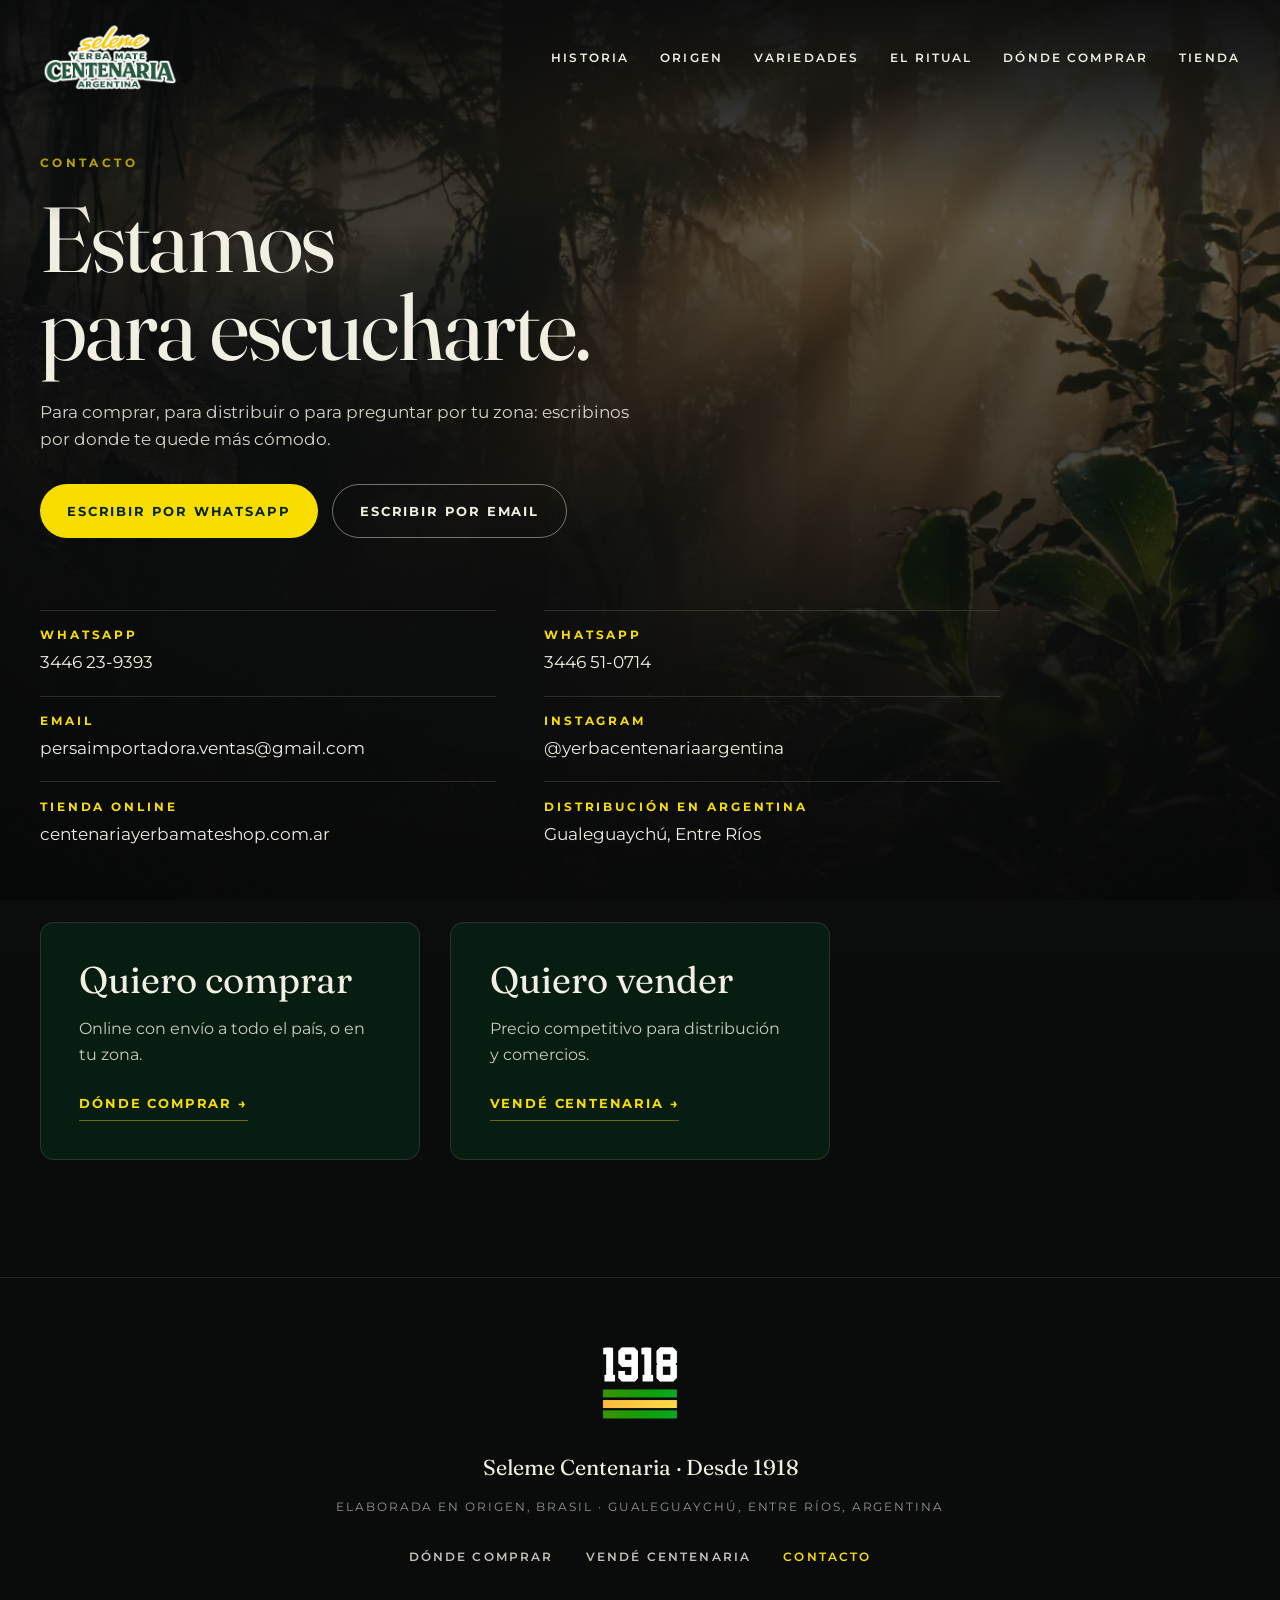
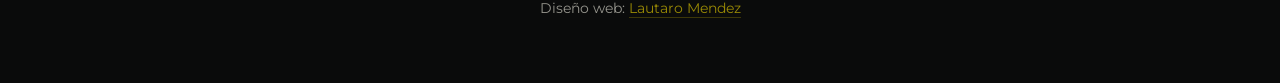
==== contacto/index.html @ 933f54fe "Las tres paginas internas con los slugs del WordPress: /donde-comprar/, /vende-centenaria/, /contact" ====
<!doctype html>
<html lang="es-AR">
<head>
<meta charset="utf-8">
<meta name="viewport" content="width=device-width, initial-scale=1">
<title>Contacto · Seleme Centenaria</title>
<meta name="description" content="Contacto de Yerba Mate Seleme Centenaria en Argentina: WhatsApp, email e Instagram. Distribuida desde Gualeguaychú, Entre Ríos.">
<link rel="icon" href="/img/favicon.svg" type="image/svg+xml">
<link rel="apple-touch-icon" href="/img/apple-touch-icon.png">
<!-- Slug heredado del WordPress, que esta indexado: no cambiarlo. -->
<link rel="canonical" href="https://yerbamatecentenaria.com.ar/contacto/">
<meta name="theme-color" content="#0A0B0B">

<meta property="og:type" content="website">
<meta property="og:site_name" content="Seleme Centenaria">
<meta property="og:locale" content="es_AR">
<meta property="og:url" content="https://yerbamatecentenaria.com.ar/contacto/">
<meta property="og:title" content="Contacto &middot; Seleme Centenaria">
<meta property="og:description" content="WhatsApp, email e Instagram de Yerba Mate Seleme Centenaria en Argentina.">
<meta property="og:image" content="https://centenaria.vercel.app/img/og.jpg">
<meta property="og:image:width" content="1200">
<meta property="og:image:height" content="630">
<meta name="twitter:card" content="summary_large_image">

<link rel="preconnect" href="https://fonts.googleapis.com">
<link rel="preconnect" href="https://fonts.gstatic.com" crossorigin>
<link rel="stylesheet" href="https://fonts.googleapis.com/css2?family=Fraunces:ital,opsz,wght@0,9..144,300..800;1,9..144,300..700&family=Montserrat:wght@300;400;500;600;700&display=swap">
<link rel="stylesheet" href="/css/estilo.css">
</head>

<body>

<a class="saltar" href="#contenido">Saltar al contenido</a>

<div class="mundo mundo--quieto" aria-hidden="true">
  <div class="mundo__capas">
    <img class="mundo__capa" src="/img/cielo-1600.webp" srcset="/img/cielo-1100.webp 1100w, /img/cielo-1600.webp 1600w, /img/cielo-2200.webp 2200w" sizes="100vw" alt="" fetchpriority="high" decoding="async">
    <img class="mundo__capa" src="/img/cerca-1600.webp" srcset="/img/cerca-1100.webp 1100w, /img/cerca-1600.webp 1600w, /img/cerca-2200.webp 2200w" sizes="100vw" alt="" decoding="async">
    <img class="mundo__capa" src="/img/frente-1600.webp" srcset="/img/frente-1100.webp 1100w, /img/frente-1600.webp 1600w, /img/frente-2200.webp 2200w" sizes="100vw" alt="" decoding="async">
  </div>
  <div class="mundo__velo"></div>
  <div class="mundo__sombra"></div>
</div>
<div class="grano" aria-hidden="true"></div>
<div class="vineta" aria-hidden="true"></div>

<header class="cabecera" id="cabecera">
  <a class="cabecera__marca" href="/">
    <img src="/img/logo.webp" width="600" height="343" alt="Seleme Centenaria" decoding="async">
  </a>
  <nav class="cabecera__nav" aria-label="Principal">
    <a href="/#historia">Historia</a>
    <a href="/#origen">Origen</a>
    <a href="/#variedades">Variedades</a>
    <a href="/#ritual">El ritual</a>
    <a href="/donde-comprar/">Dónde comprar</a>
    <a class="cabecera__tienda" href="https://centenariayerbamateshop.com.ar/" target="_blank" rel="noopener">Tienda</a>
  </nav>
  <button class="cabecera__menu" id="menuBoton" type="button" aria-label="Abrir menú" aria-expanded="false" aria-controls="menu">
    <span></span><span></span>
  </button>
</header>

<div class="menu" id="menu" aria-hidden="true">
  <button class="menu__cerrar" id="menuCerrar" type="button" aria-label="Cerrar menú"></button>
  <p class="menu__marca">Seleme Centenaria <span aria-hidden="true">&middot;</span> 1918</p>
  <nav class="menu__nav" aria-label="Principal">
    <a href="/#historia">Historia</a>
    <a href="/#origen">Origen</a>
    <a href="/#variedades">Variedades</a>
    <a href="/#ritual">El ritual</a>
    <a href="/donde-comprar/">Dónde comprar</a>
    <a class="menu__tienda" href="https://centenariayerbamateshop.com.ar/" target="_blank" rel="noopener">Tienda</a>
  </nav>
  <div class="menu__contacto">
    <a href="https://wa.me/5493446239393" target="_blank" rel="noopener">WhatsApp <span aria-hidden="true">&middot;</span> 3446 23-9393</a>
    <a href="mailto:persaimportadora.ventas@gmail.com">persaimportadora.ventas@gmail.com</a>
    <a href="https://www.instagram.com/yerbacentenariaargentina/" target="_blank" rel="noopener">@yerbacentenariaargentina</a>
  </div>
</div>
<script>
(function () {
  var raiz = document.documentElement;
  var boton = document.getElementById('menuBoton');
  var menu = document.getElementById('menu');
  var cerrar = document.getElementById('menuCerrar');
  if (!boton || !menu || !cerrar) return;
  function poner(abierto) {
    raiz.classList.toggle('menu-abierto', abierto);
    boton.setAttribute('aria-expanded', abierto ? 'true' : 'false');
    menu.setAttribute('aria-hidden', abierto ? 'false' : 'true');
    raiz.style.overflow = abierto ? 'hidden' : '';
    (abierto ? cerrar : boton).focus();
  }
  boton.addEventListener('click', function () { poner(true); });
  cerrar.addEventListener('click', function () { poner(false); });
  menu.addEventListener('click', function (ev) { if (ev.target.closest('a')) poner(false); });
  addEventListener('keydown', function (ev) {
    if (ev.key === 'Escape' && raiz.classList.contains('menu-abierto')) poner(false);
  });
})();
</script>

<main class="pagina" id="contenido">
  <p class="volanta">Contacto</p>
  <h1 class="pagina__titulo">Estamos<br>para escucharte.</h1>
  <p class="pagina__bajada">Para comprar, para distribuir o para preguntar por tu zona: escribinos por donde te quede m&aacute;s c&oacute;modo.</p>
  <p class="pagina__acciones">
    <a class="boton boton--oro" href="https://wa.me/5493446239393" target="_blank" rel="noopener">Escribir por WhatsApp</a>
    <a class="boton boton--linea" href="mailto:persaimportadora.ventas@gmail.com">Escribir por email</a>
  </p>

  <section class="pagina__bloque">
    <ul class="contacto__lista">
      <li><span>WhatsApp</span><a href="https://wa.me/5493446239393" target="_blank" rel="noopener">3446 23-9393</a></li>
      <li><span>WhatsApp</span><a href="https://wa.me/5493446510714" target="_blank" rel="noopener">3446 51-0714</a></li>
      <li><span>Email</span><a href="mailto:persaimportadora.ventas@gmail.com">persaimportadora.ventas@gmail.com</a></li>
      <li><span>Instagram</span><a href="https://www.instagram.com/yerbacentenariaargentina/" target="_blank" rel="noopener">@yerbacentenariaargentina</a></li>
      <li><span>Tienda online</span><a href="https://centenariayerbamateshop.com.ar/" target="_blank" rel="noopener">centenariayerbamateshop.com.ar</a></li>
      <li><span>Distribuci&oacute;n en Argentina</span><a href="/#origen">Gualeguaych&uacute;, Entre R&iacute;os</a></li>
    </ul>
    <!-- Facebook NO va: hay dos handles dando vueltas y el cliente todavia no
         dijo cual es el bueno (CONTINUAR.md). -->
  </section>

  <section class="pagina__bloque">
    <div class="puertas">
      <article class="puerta">
        <h2 class="puerta__titulo">Quiero comprar</h2>
        <p class="puerta__texto">Online con env&iacute;o a todo el pa&iacute;s, o en tu zona.</p>
        <a class="enlace" href="/donde-comprar/">D&oacute;nde comprar <span aria-hidden="true">&rarr;</span></a>
      </article>
      <article class="puerta">
        <h2 class="puerta__titulo">Quiero vender</h2>
        <p class="puerta__texto">Precio competitivo para distribuci&oacute;n y comercios.</p>
        <a class="enlace" href="/vende-centenaria/">Vend&eacute; Centenaria <span aria-hidden="true">&rarr;</span></a>
      </article>
    </div>
  </section>
</main>

<footer class="pie">
  <div class="pie__caja">
    <img class="pie__1918" src="/img/1918.webp" width="300" height="273" alt="" loading="lazy" decoding="async">
    <p class="pie__marca">Seleme Centenaria <span aria-hidden="true">&middot;</span> Desde 1918</p>
    <p class="pie__legal">Elaborada en origen, Brasil <span aria-hidden="true">&middot;</span> Gualeguaych&uacute;, Entre R&iacute;os, Argentina</p>
    <nav class="pie__nav" aria-label="P&aacute;ginas">
      <a href="/donde-comprar/">D&oacute;nde comprar</a>
      <a href="/vende-centenaria/">Vend&eacute; Centenaria</a>
      <a href="/contacto/" aria-current="page">Contacto</a>
    </nav>
    <p class="pie__credito">Dise&ntilde;o web: <a href="https://lautaromendez.com.ar" target="_blank" rel="noopener">Lautaro Mendez</a></p>
  </div>
</footer>

</body>
</html>
---- css/estilo.css ----
/* =========================================================================
   Seleme Centenaria — hoja unica.
   Tokens sampleados del packaging real (ver material/SISTEMA-DISENO.md).
   Los contrastes de esta paleta estan MEDIDOS, no estimados.
   ========================================================================= */

:root{
  /* superficies oscuras: la marca vive aca */
  --selva:#03200F; --verde-hondo:#06381C; --verde:#0D6631; --verde-vivo:#1FA152;
  /* superficies claras */
  --papel:#F7F5EC; --blanco:#FFF; --gris-pack:#E1DCDA;
  /* tinta */
  --crema:#F1EFE2; --tinta:#062411; --tinta-suave:#3A5843;
  /* accion */
  --oro:#F8DD00; --oro-hondo:#806600;

  /* Fondo/velo NEUTRO. El verde marca (--selva) tenia sentido cuando el mundo era
     una ilustracion de tres tintas; sobre foto tinta todo de verde y se come el
     grado calido. El verde sigue vivo en superficies y bloques, no en el velo. */
  --fondo:#0A0B0B;

  --display-1:clamp(2.75rem,7.2vw,7rem);
  --display-2:clamp(2rem,4.8vw,4.25rem);
  --display-3:clamp(1.5rem,2.9vw,2.5rem);   /* fichas, pasos, puertas, contacto */
  --dato:clamp(3.5rem,13vw,10rem);
  --radio-card:14px; --radio-chip:999px;
  --body-lg:clamp(1.0625rem,1.15vw,1.25rem);
  --etiqueta:.75rem;

  --seccion:clamp(5.5rem,13vh,11rem);
  --ancho:1400px;
  --gotera:clamp(1rem,4vw,2.5rem);

  --disco:clamp(200px,43vh,430px);   /* diametro del sol / sello: va en vh porque
                                        el radio del sol en el shader esta en alto de pantalla */
}

*,*::before,*::after{box-sizing:border-box}
html{-webkit-text-size-adjust:100%;scroll-behavior:smooth}
/* la cabecera es fija: sin esto los anclajes dejan el titulo abajo de la barra */
[id]{scroll-margin-top:clamp(5rem,11vh,7rem)}
body{
  margin:0; background:var(--fondo); color:var(--crema);
  font:400 1rem/1.62 Montserrat,system-ui,-apple-system,Segoe UI,sans-serif;
  overflow-x:hidden;
}
img{max-width:100%;display:block}
a{color:inherit}

.saltar{position:absolute;left:-9999px;top:0;z-index:99;background:var(--oro);color:var(--tinta);
  padding:.7rem 1.1rem;font-weight:700;border-radius:0 0 6px 0}
.saltar:focus{left:0}

:focus-visible{outline:3px solid var(--oro);outline-offset:3px;border-radius:2px}

/* ============================== CORTINA DE ENTRADA ==============================
   Solo existe si el script inline del <head> puso .cargando, y ese mismo script
   la retira pase lo que pase. Nunca puede dejar la pagina encerrada.
   El bloque se apoya abajo a la izquierda con la misma gotera y el mismo ancho
   maximo que el hero: cuando el telon sube, el titulo cae donde estaba el anio. */
.cortina{position:fixed;inset:0;z-index:50;display:none;
  align-content:end;background:var(--fondo);will-change:transform}
.cargando .cortina{display:grid}
.cortina--fuera{transform:translateY(-101%)}

.cortina__caja{width:100%;max-width:var(--ancho);margin:0 auto;
  padding:0 var(--gotera) clamp(2.5rem,7vh,4.5rem)}
.cortina__marca{margin:0 0 clamp(1rem,2.2vh,1.6rem);font-size:var(--etiqueta);
  font-weight:700;letter-spacing:.28em;text-transform:uppercase;color:var(--oro)}
.cortina__anio{margin:0;font-family:Fraunces,Georgia,serif;font-weight:400;
  font-size:clamp(4.5rem,17vw,13.5rem);line-height:.80;letter-spacing:-.035em;color:var(--crema);
  font-variant-numeric:tabular-nums;font-feature-settings:'tnum' 1}
.cortina__pie{margin:clamp(1rem,2.4vh,1.8rem) 0 0;font-size:var(--body-lg);
  color:var(--crema);opacity:.52}

/* Riel de carga: linea al ras del borde inferior, se llena con scaleX. No es un
   adorno vertical — marca cuanto falta, que es su unico trabajo. */
.cortina__riel{position:absolute;left:0;right:0;bottom:0;height:2px;
  background:rgba(241,239,226,.10)}
.cortina__avance{display:block;height:100%;width:100%;background:var(--oro);
  transform:scaleX(0);transform-origin:0 50%;will-change:transform}

.visualmente-oculto{position:absolute;width:1px;height:1px;overflow:hidden;
  clip-path:inset(50%);white-space:nowrap}

@media (prefers-reduced-motion:reduce){
  .cortina--fuera{transform:none;display:none}
}

/* ============================== EL MUNDO ==============================
   Fondo unico y FIJO. No pertenece al hero: sobrevive a todas las secciones,
   que es lo que hace que el scroll se sienta una sola toma y no seis bloques. */
.mundo{position:fixed;inset:0;z-index:0;overflow:hidden;background:var(--fondo)}
.mundo__capas{position:absolute;inset:0}
.mundo__capa{position:absolute;inset:0;width:100%;height:100%;object-fit:cover;
  object-position:60% 50%}
/* El sol del respaldo sin WebGL. Con WebGL lo dibuja el shader (lo ocluye la cresta). */
.mundo__sol{position:absolute;left:62%;top:46%;width:var(--disco);height:var(--disco);
  margin:calc(var(--disco) / -2) 0 0 calc(var(--disco) / -2);border-radius:50%;
  background:radial-gradient(circle at 50% 50%,#FFF6C8 0 34%,var(--oro) 45%,rgba(248,221,0,.45) 58%,rgba(248,221,0,0) 72%);
  filter:blur(1px)}
.mundo__lienzo{position:absolute;inset:0;width:100%;height:100%;opacity:0;
  transition:opacity .9s ease}
.mundo--webgl .mundo__lienzo{opacity:1}
/* Las capas <img> NO se esconden cuando entra el WebGL, aunque el canvas las tape:
   un <canvas> no puede ser candidato a LCP nunca, asi que si las ocultamos el LCP
   se va al bloque de texto mas grande del hero — que aparece despues de la cortina.
   Pintadas debajo, el LCP es la imagen del mundo y ocurre con la cortina puesta.
   Cuestan una capa de composicion; el canvas es opaco (alpha:false), no se ven. */
.mundo--webgl .mundo__capas{contain:paint}

/* Velo calibrado, NO elegido: oscurece la esquina de abajo a la izquierda, que es donde
   viven la volanta, el H1 y los botones. Se mide con tools/contraste-hero.cjs. */
.mundo__velo{position:absolute;inset:0;pointer-events:none;
  background:
    /* piso: sostiene bajada, botones y pista */
    linear-gradient(to top,rgba(10,11,11,.95) 0,rgba(10,11,11,.80) 24%,rgba(10,11,11,.30) 48%,rgba(10,11,11,0) 74%),
    /* columna de texto: el H1 llega hasta ~60% de ancho y se mete en la ladera
       iluminada. Este es el que lo levanta de 2,37:1 a AA sin apagar la loma. */
    radial-gradient(96% 96% at 0% 72%,rgba(10,11,11,.96) 0,rgba(10,11,11,.74) 38%,rgba(10,11,11,.26) 60%,rgba(10,11,11,0) 78%)}

/* Cortina de la cabecera: la nav cae justo sobre el cielo crema, que es la zona
   mas clara del cuadro. Va pegada a la cabecera y no al velo para que no oscurezca
   el amanecer entero. */
.cabecera::before{content:'';position:absolute;inset:0 0 auto;height:190%;pointer-events:none;
  background:linear-gradient(to bottom,rgba(10,11,11,.92) 0,rgba(10,11,11,.62) 42%,rgba(10,11,11,0) 100%)}
.cabecera > *{position:relative}

@media (max-width:900px){
  /* En el celular el texto ocupa todo el ancho y no hay esquina oscura donde
     esconderse: el velo tiene que ser una banda, no una esquina. */
  .mundo__velo{background:
    linear-gradient(to top,rgba(10,11,11,.97) 0,rgba(10,11,11,.93) 34%,rgba(10,11,11,.72) 56%,rgba(10,11,11,.18) 76%,rgba(10,11,11,0) 92%)}
}

/* Salio el sol, se enfrio en sello y el mundo baja la luz para que se pueda leer
   encima. No es un truco de legibilidad puesto despues: es el mismo gesto del
   capitulo. El JS la sube; si no corre, queda en 0 y el fondo se ve entero. */
.mundo__sombra{position:absolute;inset:0;pointer-events:none;background:var(--fondo);opacity:0}

/* Grano: le saca el brillo digital al grabado y unifica capas generadas con foto real. */
/* El grano se MUEVE. Una textura de ruido quieta se lee como suciedad pegada al
   vidrio; saltando de posicion a ~14 fps se lee como emulsion. inset negativo para
   que el desplazamiento no descubra los bordes. */
@keyframes granoSalta{
  0%{transform:translate(0,0)}      12.5%{transform:translate(-2%,-3%)}
  25%{transform:translate(-4%,2%)}  37.5%{transform:translate(3%,-4%)}
  50%{transform:translate(-3%,3%)}  62.5%{transform:translate(4%,1%)}
  75%{transform:translate(1%,-2%)}  87.5%{transform:translate(-1%,4%)}
}
.grano{position:fixed;inset:-6%;z-index:2;pointer-events:none;opacity:.26;mix-blend-mode:overlay;
  animation:granoSalta .58s steps(1) infinite;will-change:transform;
  background-image:url("data:image/svg+xml,%3Csvg xmlns='http://www.w3.org/2000/svg' width='160' height='160'%3E%3Cfilter id='n'%3E%3CfeTurbulence type='fractalNoise' baseFrequency='.9' numOctaves='3'/%3E%3C/filter%3E%3Crect width='160' height='160' filter='url(%23n)' opacity='.5'/%3E%3C/svg%3E")}

/* Vinieta: cierra el cuadro y empuja la mirada al centro. Va con el grano, no
   con el velo: el velo esta calibrado para contraste y no se toca por estetica. */
.vineta{position:fixed;inset:0;z-index:2;pointer-events:none;
  background:radial-gradient(118% 92% at 50% 46%,transparent 42%,rgba(0,0,0,.30) 78%,rgba(0,0,0,.58) 100%)}

@media (prefers-reduced-motion:reduce){ .grano{animation:none} }

/* ============================== EL DISCO ==============================
   Sol -> sello 1918. El disco vive solo en el hero: el sol se enfria en el
   sello y con el manifiesto se retira. No sigue a los capitulos. */
.disco{position:fixed;left:50%;top:50%;z-index:1;width:var(--disco);height:var(--disco);
  margin:calc(var(--disco) / -2) 0 0 calc(var(--disco) / -2);pointer-events:none;opacity:0}
.sello{width:100%;height:100%;overflow:visible;
  /* el resplandor calido es el calor que le queda al disco de haber sido el sol */
  filter:drop-shadow(0 0 70px rgba(248,221,0,.20)) drop-shadow(0 18px 50px rgba(10,11,11,.6))}
.sello__fondo{fill:var(--verde-hondo)}
.sello__aro{fill:none;stroke:var(--oro);stroke-width:2.2}
.sello__aro--int{stroke-width:1.2}
.sello__texto{fill:var(--crema);text-anchor:middle;font-family:Fraunces,Georgia,serif}
.sello__arco{font-size:17px;font-style:italic;font-weight:500;letter-spacing:.05em;fill:var(--oro)}
.sello__anio{font-size:19px;letter-spacing:.34em;fill:var(--oro)}
.sello__nom{font-size:42px;font-weight:500}
.sello__pie{font-size:13px;letter-spacing:.13em;font-family:Montserrat,sans-serif;
  fill:var(--crema);opacity:.85}

/* --- el mate (ritual): el mismo disco, vuelto boca del mate vista desde arriba.
   Lo enciende y lo transforma el timeline del ritual (main.js). El vapor es lo
   unico que se mueve solo: tres hilos que suben y se disuelven. --- */
.mate__vapor path{fill:none;stroke:var(--crema);stroke-width:2.2;stroke-linecap:round;
  opacity:0;animation:vapor 3.4s ease-in-out infinite}
.mate__vapor path:nth-child(2){animation-delay:-1.1s}
.mate__vapor path:nth-child(3){animation-delay:-2.3s}
@keyframes vapor{0%{transform:translateY(0);opacity:0}25%{opacity:.5}100%{transform:translateY(-26px);opacity:0}}
@media (prefers-reduced-motion:reduce){.mate__vapor path{animation:none;opacity:.35}}

/* ============================== CABECERA ============================== */
.cabecera{position:fixed;inset:0 0 auto;z-index:5;display:flex;align-items:center;
  justify-content:space-between;gap:1.5rem;padding:clamp(.9rem,2vh,1.5rem) var(--gotera)}
.cabecera__marca img{width:clamp(112px,11vw,158px);height:auto}
.cabecera__nav{display:flex;align-items:center;gap:clamp(1rem,2.4vw,2.2rem)}
.cabecera__nav a{text-decoration:none;font-size:var(--etiqueta);font-weight:600;
  letter-spacing:.18em;text-transform:uppercase;color:var(--crema);padding:.4rem 0;
  border-bottom:1px solid transparent;transition:border-color .25s,color .25s}
.cabecera__nav a:hover{border-bottom-color:var(--oro);color:var(--oro)}
.cabecera__tienda{color:var(--oro)}
/* En movil el menu de pantalla completa reemplaza a la nav entera: en la
   cabecera quedan solo la marca y la hamburguesa. Tienda vive dentro del menu. */
@media (max-width:760px){.cabecera__nav{display:none}}

/* --- hamburguesa (solo movil) --- */
.cabecera__menu{display:none;flex-direction:column;justify-content:center;align-items:center;
  gap:7px;width:44px;height:44px;margin:0 -10px 0 -.4rem;padding:0;background:none;border:0;
  cursor:pointer}
.cabecera__menu span{display:block;width:24px;height:2px;border-radius:2px;
  background:var(--crema);transition:background .25s}
.cabecera__menu:hover span{background:var(--oro)}
@media (max-width:760px){.cabecera__menu{display:flex}}

/* ============================== MENU MOVIL ==============================
   Pantalla completa y con fondo propio (no un velo): mientras se elige a donde
   ir, el mundo no tiene que competir con la lectura. Links centrados en
   Fraunces, la X donde estaba la hamburguesa, y los contactos reales abajo. */
.menu{position:fixed;inset:0;z-index:6;display:flex;flex-direction:column;align-items:center;
  text-align:center;background:var(--fondo);
  padding:clamp(.9rem,2vh,1.5rem) var(--gotera) max(2rem,env(safe-area-inset-bottom));
  opacity:0;visibility:hidden;transition:opacity .3s ease,visibility 0s .3s}
html.menu-abierto .menu{opacity:1;visibility:visible;transition:opacity .3s ease}
@media (min-width:761px){.menu{display:none}}
.menu__cerrar{position:absolute;top:clamp(.9rem,2vh,1.5rem);right:calc(var(--gotera) - 10px);
  width:44px;height:44px;padding:0;background:none;border:0;cursor:pointer}
.menu__cerrar::before,.menu__cerrar::after{content:'';position:absolute;left:50%;top:50%;
  width:26px;height:2px;border-radius:2px;background:var(--crema);transition:background .25s}
.menu__cerrar::before{transform:translate(-50%,-50%) rotate(45deg)}
.menu__cerrar::after{transform:translate(-50%,-50%) rotate(-45deg)}
.menu__cerrar:hover::before,.menu__cerrar:hover::after{background:var(--oro)}
.menu__marca{margin:.7rem 0 0;font-size:var(--etiqueta);font-weight:700;letter-spacing:.28em;
  text-transform:uppercase;color:var(--oro)}
.menu__nav{flex:1;display:flex;flex-direction:column;justify-content:center;
  gap:clamp(.9rem,2.6vh,1.5rem)}
.menu__nav a{text-decoration:none;font-family:Fraunces,Georgia,serif;font-weight:400;
  font-size:clamp(1.7rem,6.5vh,2.4rem);line-height:1.05;color:var(--crema);
  opacity:0;transform:translateY(12px);transition:opacity .35s ease,transform .35s ease,color .25s}
.menu__nav a:hover,.menu__nav a:active{color:var(--oro)}
.menu__nav .menu__tienda{color:var(--oro)}
html.menu-abierto .menu__nav a{opacity:1;transform:none}
html.menu-abierto .menu__nav a:nth-child(2){transition-delay:.04s}
html.menu-abierto .menu__nav a:nth-child(3){transition-delay:.08s}
html.menu-abierto .menu__nav a:nth-child(4){transition-delay:.12s}
html.menu-abierto .menu__nav a:nth-child(5){transition-delay:.16s}
html.menu-abierto .menu__nav a:nth-child(6){transition-delay:.2s}
.menu__contacto{position:relative;display:flex;flex-direction:column;gap:.55rem;
  padding-top:1.4rem}
.menu__contacto::before{content:'';position:absolute;top:0;left:50%;width:3rem;height:1px;
  margin-left:-1.5rem;background:rgba(241,239,226,.25)}
.menu__contacto a{text-decoration:none;font-size:.8125rem;letter-spacing:.06em;
  color:var(--crema);opacity:.8;transition:color .25s,opacity .25s}
.menu__contacto a:hover{color:var(--oro);opacity:1}
@media (prefers-reduced-motion:reduce){.menu,.menu__nav a{transition:none}}

/* ============================== TIPOGRAFIA ============================== */
.volanta{margin:0;font-size:var(--etiqueta);font-weight:700;letter-spacing:.28em;
  text-transform:uppercase;color:var(--oro)}

/* ============================== HERO ============================== */
main{position:relative;z-index:3}
.hero{position:relative;min-height:100svh;display:flex;flex-direction:column;
  justify-content:flex-end;padding:0 var(--gotera) clamp(2.5rem,7vh,4.5rem);
  max-width:var(--ancho);margin:0 auto}
.hero__caja{max-width:min(46rem,62%)}
@media (max-width:900px){.hero__caja{max-width:100%}}
.hero__volanta{margin-bottom:clamp(1rem,2.2vh,1.6rem)}
.hero__titulo{margin:0;font-family:Fraunces,Georgia,serif;font-weight:400;
  font-size:var(--display-1);line-height:.94;letter-spacing:-.018em;
  color:var(--crema)}
.linea{display:block;overflow:hidden;padding-bottom:.06em}
.linea>span{display:block;will-change:transform}
.hero__bajada{margin:clamp(1.2rem,3vh,2rem) 0 0;max-width:38rem;font-size:var(--body-lg);
  color:var(--crema)}
.hero__acciones{display:flex;flex-wrap:wrap;gap:.9rem;margin-top:clamp(1.6rem,3.4vh,2.4rem)}

.boton{display:inline-flex;align-items:center;gap:.6rem;text-decoration:none;
  padding:.95rem 1.7rem;font-size:.8125rem;font-weight:700;letter-spacing:.14em;
  text-transform:uppercase;border-radius:999px;transition:transform .25s,background .25s,color .25s,border-color .25s}
.boton--oro{background:var(--oro);color:var(--tinta)}          /* 12,09:1 */
.boton--oro:hover{transform:translateY(-2px);background:#FFEA3D}
.boton--linea{border:1px solid rgba(241,239,226,.45);color:var(--crema)}
.boton--linea:hover{border-color:var(--oro);color:var(--oro)}

.hero__pista{position:absolute;right:var(--gotera);bottom:clamp(2.5rem,7vh,4.5rem);margin:0;
  display:flex;align-items:center;gap:.9rem;font-size:var(--etiqueta);font-weight:600;
  letter-spacing:.24em;text-transform:uppercase;color:var(--crema);opacity:.75}
.hero__pista-linea{display:block;width:clamp(38px,6vw,74px);height:1px;background:var(--oro);
  transform-origin:left;animation:pista 2.6s ease-in-out infinite}
@keyframes pista{0%,100%{transform:scaleX(.35)}50%{transform:scaleX(1)}}
@media (max-width:900px){.hero__pista{display:none}}

/* ============================== MANIFIESTO ==============================
   Bloque corto y grande, justo donde el sello del hero termina de asentarse.
   No lleva numero: no es un capitulo del recorrido, es la razon de todo. */
.manifiesto{position:relative;max-width:var(--ancho);margin:0 auto;
  padding:var(--seccion) var(--gotera)}
.manifiesto__titulo{margin:1.4rem 0 0;font-family:Fraunces,Georgia,serif;font-weight:400;
  font-size:var(--display-1);line-height:.96;letter-spacing:-.02em;color:var(--crema);
  max-width:min(30rem,72%)}
@media (max-width:900px){.manifiesto__titulo{max-width:100%}}
.manifiesto__cuerpo{margin:clamp(2rem,5vh,3.5rem) 0 0 auto;max-width:34rem}
.manifiesto__cuerpo p{margin:0 0 1.2rem;font-size:var(--body-lg);color:var(--crema)}
.manifiesto__remate{margin:0 !important;font-family:Fraunces,Georgia,serif;
  font-style:italic;color:var(--oro) !important}

/* ============================== CAPITULOS OSCUROS ==============================
   El mundo sigue detras de todo esto. Las secciones no traen fondo propio: lo que
   las hace legibles es .mundo__sombra, que el JS sube al entrar al primer capitulo.
   Asi el scroll es una sola toma y no una pila de bloques. */
/* ============================== PASAJES ==============================
   El tramo vacio entre capitulo y capitulo donde el mundo recupera la pantalla:
   el texto ya se fue, el velo se levanta y el cruce de escenas pasa a la vista
   (main.js). Solo existen con el motor andando y con scroll animado
   (html.con-pasajes): sin JS o sin WebGL serian agujeros en blanco. */
.pasaje{height:0}
.con-pasajes .pasaje{height:130vh}
@media (max-width:900px){.con-pasajes .pasaje{height:120vh}}

.cap{position:relative;max-width:var(--ancho);margin:0 auto;
  padding:var(--seccion) var(--gotera)}
.cap__cabeza{max-width:min(32rem,62%)}
@media (max-width:900px){.cap__cabeza{max-width:100%}}
.cap__titulo{margin:1.4rem 0 0;font-family:Fraunces,Georgia,serif;font-weight:400;
  font-size:var(--display-2);line-height:.98;letter-spacing:-.015em;color:var(--crema)}
/* Asimetria: la entrada NO va debajo del titulo a lo ancho, va corrida a la derecha.
   Es lo que evita el powerpoint de texto-izquierda / imagen-derecha repetido. */
.cap__cuerpo{margin:clamp(2rem,5vh,3.5rem) 0 0 auto;max-width:36rem}
.cap__entrada{margin:0;font-size:var(--body-lg);color:var(--crema)}

/* ============================== LA RAMA ==============================
   La misma rama de yerba del frente del hero (recortada por tools/rama.cjs),
   suelta en primer plano del cierre. En historia y ritual se saco el 20-sep:
   caia sobre el mismo rincon que el primer plano WebGL de la escena (frentes.cjs)
   y quedaban dos ramas apiladas. Se mueve a otra velocidad que el
   fondo (main.js) y esa diferencia es la profundidad. z-index negativo: queda
   arriba del mundo pero abajo de todo el contenido de main. El sangrado hasta
   el borde del viewport lo clipa el overflow-x:hidden del body. */
.rama{position:absolute;z-index:-1;pointer-events:none}
.rama img{width:100%;height:auto;filter:brightness(.9) blur(1px)}
.rama--cierre{top:1%;right:calc((100% - 100vw)/2);width:clamp(220px,21vw,330px)}
/* en pantalla angosta se pisaria con el texto: no va */
@media (max-width:760px){.rama{display:none}}

/* --- el anio que cuenta: el numero de la cortina, de vuelta, contando hasta hoy
   con el scroll. En escritorio vive arriba a la derecha, en el hueco que deja
   la cabeza (62%); en el celular se apila, alineado a la derecha. --- */
.historia__anio{margin:clamp(2rem,5vh,3.5rem) 0 0;font-family:Fraunces,Georgia,serif;
  font-weight:400;font-size:var(--dato);line-height:.8;letter-spacing:-.035em;
  color:var(--crema);opacity:.92;text-align:right;
  font-variant-numeric:tabular-nums;font-feature-settings:'tnum' 1}
@media (min-width:901px){
  .historia__anio{position:absolute;right:var(--gotera);top:calc(var(--seccion) + .6rem);margin:0}
}

/* --- hitos: 1918 / +100 / Hoy --- */
/* alineados ABAJO: la copia de archivo sube sobre el 1918 y los tres datos
   quedan en la misma linea */
.hitos{list-style:none;margin:clamp(3rem,8vh,6rem) 0 0;padding:0;
  display:grid;gap:clamp(2rem,5vw,4rem);grid-template-columns:repeat(3,1fr);align-items:end}
@media (max-width:820px){.hitos{grid-template-columns:1fr;gap:2.5rem}}
.hito__dato{margin:0;font-family:Fraunces,Georgia,serif;font-weight:400;
  font-size:clamp(3rem,7vw,5.5rem);line-height:.86;letter-spacing:-.03em;color:var(--oro)}
.hito__texto{margin:1rem 0 0;max-width:24rem;color:var(--crema)}

/* --- la copia de archivo: la foto real de la fabrica (tools/fabrica.cjs) en el
   hito 1918, como una impresion apoyada sobre la mesa. El pie dice la verdad:
   es la fabrica de HOY con filtro sepia, no una foto de 1918. --- */
.archivo{margin:0 0 1.6rem;max-width:19rem;padding:.5rem .5rem 1rem;
  background:#EDE6D3;color:var(--tinta);transform:rotate(-1.6deg);
  box-shadow:0 18px 40px rgba(0,0,0,.55),0 2px 6px rgba(0,0,0,.35)}
.archivo img{width:100%;height:auto;display:block;filter:contrast(1.04) sepia(.15)}
.archivo figcaption{margin:.7rem .1rem 0;font-size:.75rem;line-height:1.4;
  letter-spacing:.04em;color:var(--tinta-suave)}

/* --- la cadena de causas: causa -> efecto -> lo que sentis --- */
.cadena{margin:clamp(3rem,8vh,6rem) 0 0}
.cadena__titulo{margin:0 0 1.6rem;font-size:var(--etiqueta);font-weight:700;
  letter-spacing:.28em;text-transform:uppercase;color:var(--oro)}
.cadena__lista{list-style:none;margin:0;padding:0}
.cadena__lista li{display:grid;gap:.35rem 2rem;align-items:baseline;
  grid-template-columns:minmax(0,1.1fr) minmax(0,1fr) minmax(0,1fr);
  padding:1.15rem 0;border-top:1px solid rgba(241,239,226,.14)}
.cadena__lista li:last-child{border-bottom:1px solid rgba(241,239,226,.14)}
.cadena__causa{font-weight:600;color:var(--crema)}
.cadena__efecto{color:var(--crema);opacity:.72}
.cadena__sentis{font-family:Fraunces,Georgia,serif;font-size:1.0625rem;color:var(--oro)}
@media (max-width:820px){
  .cadena__lista li{grid-template-columns:1fr;gap:.25rem}
  .cadena__efecto::before{content:"\2192 \00a0"}
}

/* ============================== VARIEDADES ==============================
   Antes era "el claro": un velo de papel claro sobre el yerbal, con degradados de
   entrada y salida. Cortaba la pelicula al medio y desentonaba con el resto — ahora
   sigue la misma noche que los demas capitulos y la luz la ponen los envases desde
   sus tarjetas blancas, que siguen siendo opacas. */
.claro{position:relative;color:var(--crema);padding:calc(var(--seccion) + 3rem) 0}
.claro__caja{max-width:var(--ancho);margin:0 auto;padding:0 var(--gotera)}
.claro__titulo{margin:1.4rem 0 0;font-family:Fraunces,Georgia,serif;font-weight:400;
  font-size:var(--display-2);line-height:.98;letter-spacing:-.015em;color:var(--crema)}
.claro__bajada{margin:clamp(1.5rem,3vh,2.2rem) 0 0 auto;max-width:38rem;
  font-size:var(--body-lg);color:var(--crema);opacity:.85}
.claro__accion{margin:clamp(3rem,7vh,5rem) 0 0}

/* --- fichas de variedad --- */
.fichas{list-style:none;margin:clamp(3rem,7vh,5rem) 0 0;padding:0;
  display:grid;gap:clamp(1.2rem,2.4vw,2rem);grid-template-columns:repeat(3,1fr)}
@media (max-width:900px){.fichas{grid-template-columns:1fr;max-width:32rem;margin-inline:auto}}
/* SIN TARJETA BLANCA. Los tres envases se paran DENTRO del mundo, sobre la
   escena del yerbal, en vez de flotar en tres rectangulos blancos que cortaban
   la pelicula al medio. Lo que los apoya no es una caja: es su sombra de
   contacto. Y siguen siendo la FOTO REAL recortada con alfa — el envase no se
   genera nunca, la IA le reescribe el microtexto de la etiqueta. */
.ficha{display:flex;flex-direction:column}

/* La peana da el piso comun: los tres envases apoyan en la MISMA linea aunque
   midan distinto, y la elipse de abajo es lo que los pega al suelo. */
.ficha__peana{position:relative;display:flex;align-items:flex-end;justify-content:center;
  height:clamp(250px,28vw,360px);margin-bottom:clamp(1.4rem,3vh,2.2rem)}
.ficha__peana::after{content:'';position:absolute;left:50%;bottom:-2px;
  width:72%;height:26px;transform:translateX(-50%);border-radius:50%;
  background:radial-gradient(ellipse at center,rgba(0,0,0,.62),rgba(0,0,0,0) 70%);
  filter:blur(3px);pointer-events:none}
/* El contraluz de la escena viene de arriba a la derecha: el filo calido sigue
   la silueta del alfa (drop-shadow respeta el recorte, box-shadow no). */
.ficha__foto{max-width:100%;height:100%;width:auto;object-fit:contain;
  filter:drop-shadow(-3px -5px 10px rgba(255,196,92,.30))
         drop-shadow(6px 14px 22px rgba(0,0,0,.55))}

.ficha__cuerpo{display:flex;flex-direction:column;flex:1}
.ficha__nombre{margin:0;font-family:Fraunces,Georgia,serif;font-weight:400;
  font-size:var(--display-3);line-height:1.05;color:var(--crema)}
.ficha__sub{margin:.4rem 0 0;font-size:var(--etiqueta);font-weight:700;
  letter-spacing:.2em;text-transform:uppercase;color:var(--oro)}
.ficha__texto{margin:1rem 0 1.5rem;color:var(--crema);opacity:.84}
.chips{list-style:none;display:flex;flex-wrap:wrap;gap:.5rem;margin:auto 0 0;padding:0}
.chips li{border:1px solid rgba(241,239,226,.28);border-radius:var(--radio-chip);
  padding:.35rem .85rem;font-size:.75rem;font-weight:600;letter-spacing:.08em;
  color:var(--crema)}

/* --- perfil de sabor --- */
.sabor{margin:clamp(3.5rem,8vh,6rem) 0 0}
.sabor__titulo{margin:1.2rem 0 0;font-family:Fraunces,Georgia,serif;font-weight:400;
  font-size:var(--display-3);color:var(--crema)}
.sabor__bajada{margin:.9rem 0 0;max-width:44rem;color:var(--crema);opacity:.82}
.escala{list-style:none;margin:clamp(2rem,4vh,3rem) 0 0;padding:0;
  display:grid;grid-template-columns:repeat(3,1fr);gap:1.5rem;position:relative}
/* La linea corre POR DEBAJO de los tres puntos: es el eje suave-intenso, no un adorno */
.escala::before{content:'';position:absolute;left:6%;right:6%;top:9px;height:2px;
  background:linear-gradient(to right,rgba(241,239,226,.22),var(--oro))}
.escala__punto{position:relative;padding-top:2.4rem;text-align:center}
.escala__punto::before{content:'';position:absolute;top:3px;left:50%;margin-left:-7px;
  width:14px;height:14px;border-radius:50%;background:var(--fondo);
  border:2px solid var(--oro)}
.escala__nivel{display:block;font-size:var(--etiqueta);font-weight:700;
  letter-spacing:.24em;text-transform:uppercase;color:var(--oro)}
.escala__quien{display:block;margin-top:.5rem;font-family:Fraunces,Georgia,serif;
  font-size:1.35rem;color:var(--crema)}
.escala__nota{display:block;margin-top:.3rem;font-size:.875rem;color:var(--crema);opacity:.75}
/* En pantalla angosta la escala horizontal es ilegible: se apila y la linea se va */
@media (max-width:700px){
  .escala{grid-template-columns:1fr;gap:1.6rem}
  .escala::before{display:none}
  .escala__punto{padding:0 0 0 2rem;text-align:left}
  .escala__punto::before{top:6px;left:0;margin:0}
}

/* ============================== EL RITUAL ============================== */
.pasos{list-style:none;margin:clamp(3rem,7vh,5rem) 0 0;padding:0;
  display:grid;gap:0;max-width:52rem;margin-left:auto}
.paso{display:grid;grid-template-columns:auto 1fr;gap:.4rem 1.8rem;
  padding:1.6rem 0;border-top:1px solid rgba(241,239,226,.14)}
.paso:last-child{border-bottom:1px solid rgba(241,239,226,.14)}
.paso__n{grid-row:span 2;margin:0;font-family:Fraunces,Georgia,serif;font-size:1.5rem;
  line-height:1;color:var(--oro)}
.paso__titulo{margin:0;font-family:Fraunces,Georgia,serif;font-weight:400;
  font-size:var(--display-3);line-height:1.1;color:var(--crema)}
.paso__texto{margin:.5rem 0 0;color:var(--crema);opacity:.82}
.tip{margin:clamp(2rem,4vh,3rem) 0 0 auto;max-width:52rem;padding-left:1.1rem;
  border-left:2px solid var(--oro);color:var(--oro)}
.tip strong{font-weight:700}

/* ============================== RITUAL FIJADO ==============================
   Con el motor andando (html.ritual-fijo, la pone ritualFijo() en main.js) la
   seccion se fija como el hero: el disco vuelve como la boca del mate y los
   cinco pasos lo transforman con el scroll, de a UNO, apilados en el mismo
   lugar. Sin JS o sin WebGL esta regla no existe y queda la lista de siempre.
   Escritorio: cabeza y paso a la izquierda, el mate a la derecha (main.js lo
   corre a left 73%). Celular: cabeza arriba, mate al medio, paso abajo. */
.ritual-fijo .cap--ritual{min-height:100svh;display:flex;flex-direction:column;
  justify-content:center;padding-top:clamp(5rem,12vh,8rem);padding-bottom:clamp(2rem,5vh,4rem)}
.ritual-fijo .cap--ritual .pasos{position:relative;margin:clamp(1.6rem,4vh,3rem) 0 0;
  max-width:min(30rem,44%);height:clamp(13rem,30vh,19rem)}
.ritual-fijo .cap--ritual .paso{position:absolute;inset:0 auto auto 0;width:100%;
  padding:0;border:0}
.ritual-fijo .cap--ritual .tip{margin:0;max-width:min(30rem,44%)}
@media (max-width:900px){
  .ritual-fijo .cap--ritual{justify-content:flex-start;padding-top:clamp(4.5rem,11vh,6rem)}
  .ritual-fijo .cap--ritual .pasos{position:absolute;left:var(--gotera);right:var(--gotera);
    top:57svh;max-width:none;height:auto;margin:0}
  .ritual-fijo .cap--ritual .paso__texto{font-size:.9375rem;line-height:1.5}
  .ritual-fijo .cap--ritual .tip{position:absolute;left:var(--gotera);right:var(--gotera);
    top:83svh;max-width:none;font-size:.875rem;line-height:1.45}
}

/* ============================== POR QUE ELEGIRLA ============================== */
.beneficios{list-style:none;margin:clamp(3rem,7vh,5rem) 0 0;padding:0;
  display:grid;gap:clamp(1.6rem,3vw,2.6rem);grid-template-columns:repeat(3,1fr)}
@media (max-width:900px){.beneficios{grid-template-columns:repeat(2,1fr)}}
@media (max-width:600px){.beneficios{grid-template-columns:1fr}}
.beneficio h3{margin:0;font-family:Fraunces,Georgia,serif;font-weight:400;
  font-size:1.5rem;line-height:1.1;color:var(--crema)}
.beneficio p{margin:.6rem 0 0;color:var(--crema);opacity:.78}
.cita{margin:clamp(3.5rem,8vh,6rem) 0 0;padding:0;max-width:min(34rem,70%)}
.cita p{margin:0;font-family:Fraunces,Georgia,serif;font-style:italic;font-weight:400;
  font-size:clamp(1.6rem,3.6vw,3rem);line-height:1.12;letter-spacing:-.01em;color:var(--oro)}

/* ============================== CIERRE ============================== */
.cierre{position:relative;max-width:var(--ancho);margin:0 auto;
  padding:var(--seccion) var(--gotera) clamp(4rem,10vh,7rem)}
/* el circulo se cierra con la frase del hero, en el mismo tono que el remate
   del manifiesto */
.cierre__remate{margin:clamp(1.2rem,2.6vh,1.8rem) 0 0;font-family:Fraunces,Georgia,serif;
  font-style:italic;font-size:clamp(1.2rem,1.9vw,1.6rem);line-height:1.25;color:var(--oro)}
.puertas{display:grid;gap:clamp(1.2rem,2.4vw,2rem);margin:clamp(3rem,7vh,5rem) 0 0;
  grid-template-columns:repeat(3,1fr)}
@media (max-width:960px){.puertas{grid-template-columns:1fr;max-width:34rem}}
.puerta{background:rgba(6,56,28,.42);border:1px solid rgba(241,239,226,.12);
  border-radius:var(--radio-card);padding:clamp(1.6rem,3vw,2.4rem);
  display:flex;flex-direction:column;backdrop-filter:blur(6px)}
.puerta--principal{background:rgba(13,102,49,.42);border-color:rgba(248,221,0,.28)}
.puerta__titulo{margin:0;font-family:Fraunces,Georgia,serif;font-weight:400;
  font-size:var(--display-3);line-height:1.05;color:var(--crema)}
.puerta__texto{margin:1rem 0 1.6rem;color:var(--crema);opacity:.84}
.puerta .boton{align-self:flex-start;margin-top:auto}
.proceso{margin:0 0 1.6rem;padding-left:1.1rem;color:var(--crema);opacity:.84}
.proceso li{margin:.35rem 0}
.enlace{margin-top:auto;text-decoration:none;font-size:.8125rem;font-weight:700;
  letter-spacing:.14em;text-transform:uppercase;color:var(--oro);
  border-bottom:1px solid rgba(248,221,0,.4);padding-bottom:.35rem;align-self:flex-start}
.enlace:hover{border-bottom-color:var(--oro)}

.contacto{margin:clamp(3.5rem,8vh,6rem) 0 0}
.contacto__titulo{margin:0;font-family:Fraunces,Georgia,serif;font-weight:400;
  font-size:var(--display-3);color:var(--crema)}
.contacto__lista{list-style:none;margin:1.8rem 0 0;padding:0;
  display:grid;gap:1.1rem 3rem;grid-template-columns:repeat(2,minmax(0,1fr));max-width:60rem}
@media (max-width:700px){.contacto__lista{grid-template-columns:1fr}}
.contacto__lista li{display:flex;flex-direction:column;gap:.3rem;
  padding-top:.9rem;border-top:1px solid rgba(241,239,226,.14)}
.contacto__lista span{font-size:var(--etiqueta);font-weight:700;letter-spacing:.24em;
  text-transform:uppercase;color:var(--oro)}
.contacto__lista a{color:var(--crema);text-decoration:none;font-size:var(--body-lg);
  border-bottom:1px solid transparent;align-self:flex-start}
.contacto__lista a:hover{border-bottom-color:var(--oro);color:var(--oro)}

/* ============================== PIE ============================== */
.pie{position:relative;z-index:3;background:var(--fondo);
  border-top:1px solid rgba(241,239,226,.10)}
.pie__caja{max-width:var(--ancho);margin:0 auto;
  padding:clamp(3rem,7vh,5rem) var(--gotera);text-align:center}
.pie__1918{width:92px;height:auto;margin:0 auto 1.6rem}
.pie__marca{margin:0;font-family:Fraunces,Georgia,serif;font-size:1.35rem;color:var(--crema)}
.pie__legal{margin:.7rem 0 0;font-size:var(--etiqueta);letter-spacing:.16em;
  text-transform:uppercase;color:var(--crema);opacity:.6}
.pie__credito{margin:1.6rem 0 0;font-size:.875rem;color:var(--crema);opacity:.6}
.pie__credito a{color:var(--oro);text-decoration:none;border-bottom:1px solid rgba(248,221,0,.35)}
/* las tres paginas internas (slugs del WordPress, indexados) se enlazan desde
   el pie de todas las paginas, para que se rastreen desde la home */
.pie__nav{display:flex;flex-wrap:wrap;justify-content:center;gap:.8rem 2rem;margin:1.6rem 0 0}
.pie__nav a{font-size:var(--etiqueta);font-weight:600;letter-spacing:.18em;text-transform:uppercase;
  color:var(--crema);text-decoration:none;opacity:.8;padding:.3rem 0;
  border-bottom:1px solid transparent;transition:color .25s,border-color .25s}
.pie__nav a:hover,.pie__nav a[aria-current]{color:var(--oro);opacity:1}
.pie__nav a:hover{border-bottom-color:var(--oro)}

/* ============================== PAGINAS INTERNAS ==============================
   /donde-comprar/, /vende-centenaria/ y /contacto/: los slugs del WordPress, que
   estan indexados. Sin motor ni cortina: el mundo queda quieto en la primera
   pantalla del hero, con el velo cerrado, y reusan puertas, chips, beneficios y
   la lista de contacto de la home. */
.mundo--quieto .mundo__sombra{opacity:.66}
.pagina{position:relative;z-index:3;max-width:var(--ancho);margin:0 auto;
  padding:clamp(7.5rem,17vh,11.5rem) var(--gotera) var(--seccion)}
.pagina__titulo{margin:1.4rem 0 0;font-family:Fraunces,Georgia,serif;font-weight:400;
  font-size:var(--display-1);line-height:.96;letter-spacing:-.02em;color:var(--crema);
  max-width:min(40rem,82%)}
@media (max-width:900px){.pagina__titulo{max-width:100%}}
.pagina__bajada{margin:clamp(1.5rem,3vh,2.2rem) 0 0;max-width:38rem;font-size:var(--body-lg);
  color:var(--crema);opacity:.88}
.pagina__acciones{display:flex;flex-wrap:wrap;gap:.9rem;margin:clamp(1.6rem,3.4vh,2.4rem) 0 0}
.pagina__bloque{margin:clamp(3.5rem,8vh,6rem) 0 0}
.pagina__subtitulo{margin:1.2rem 0 0;font-family:Fraunces,Georgia,serif;font-weight:400;
  font-size:var(--display-2);line-height:1;letter-spacing:-.015em;color:var(--crema)}
.pagina .puertas{margin-top:clamp(2.5rem,6vh,4rem)}
.pagina .puerta .enlace{margin-top:auto}
.pagina .beneficios{margin-top:clamp(2rem,5vh,3rem)}
.pagina .contacto__lista{margin-top:0}
.pagina .puerta .proceso{margin-bottom:1.6rem}
/* la linea de variedades, en lista: nombre, subtitulo y presentaciones */
.linea{list-style:none;margin:clamp(1.6rem,4vh,2.4rem) 0 0;padding:0;max-width:44rem}
.linea>li{display:grid;grid-template-columns:minmax(0,1fr) auto;gap:.3rem 1.5rem;align-items:center;
  padding:1.1rem 0;border-top:1px solid rgba(241,239,226,.14)}
.linea>li:last-child{border-bottom:1px solid rgba(241,239,226,.14)}
.linea__nombre{font-family:Fraunces,Georgia,serif;font-size:1.5rem;line-height:1.1;color:var(--crema)}
.linea__sub{grid-column:1;font-size:var(--etiqueta);font-weight:700;letter-spacing:.2em;
  text-transform:uppercase;color:var(--oro)}
.linea .chips{grid-column:2;grid-row:1 / span 2;margin:0}
.linea--compacta{margin-top:1.2rem;max-width:none}
.linea--compacta>li{padding:.75rem 0}
.linea--compacta .linea__nombre{font-size:1.2rem}
.linea--compacta .chips{grid-row:1}
@media (max-width:600px){
  .linea>li{grid-template-columns:1fr}
  .linea .chips,.linea--compacta .chips{grid-column:1;grid-row:auto;margin-top:.5rem}
}

/* ============================== MOTION ==============================
   El respaldo NO vive aca: .reveal arranca visible y el JS lo baja. Si GSAP no carga,
   la pagina se lee igual. Ver README y feedback_reveals_no_dejar_pagina_en_negro. */
.reveal{opacity:1}

@media (prefers-reduced-motion:reduce){
  .hero__pista-linea{animation:none;transform:scaleX(1)}
  .mundo__lienzo{transition:none}
}
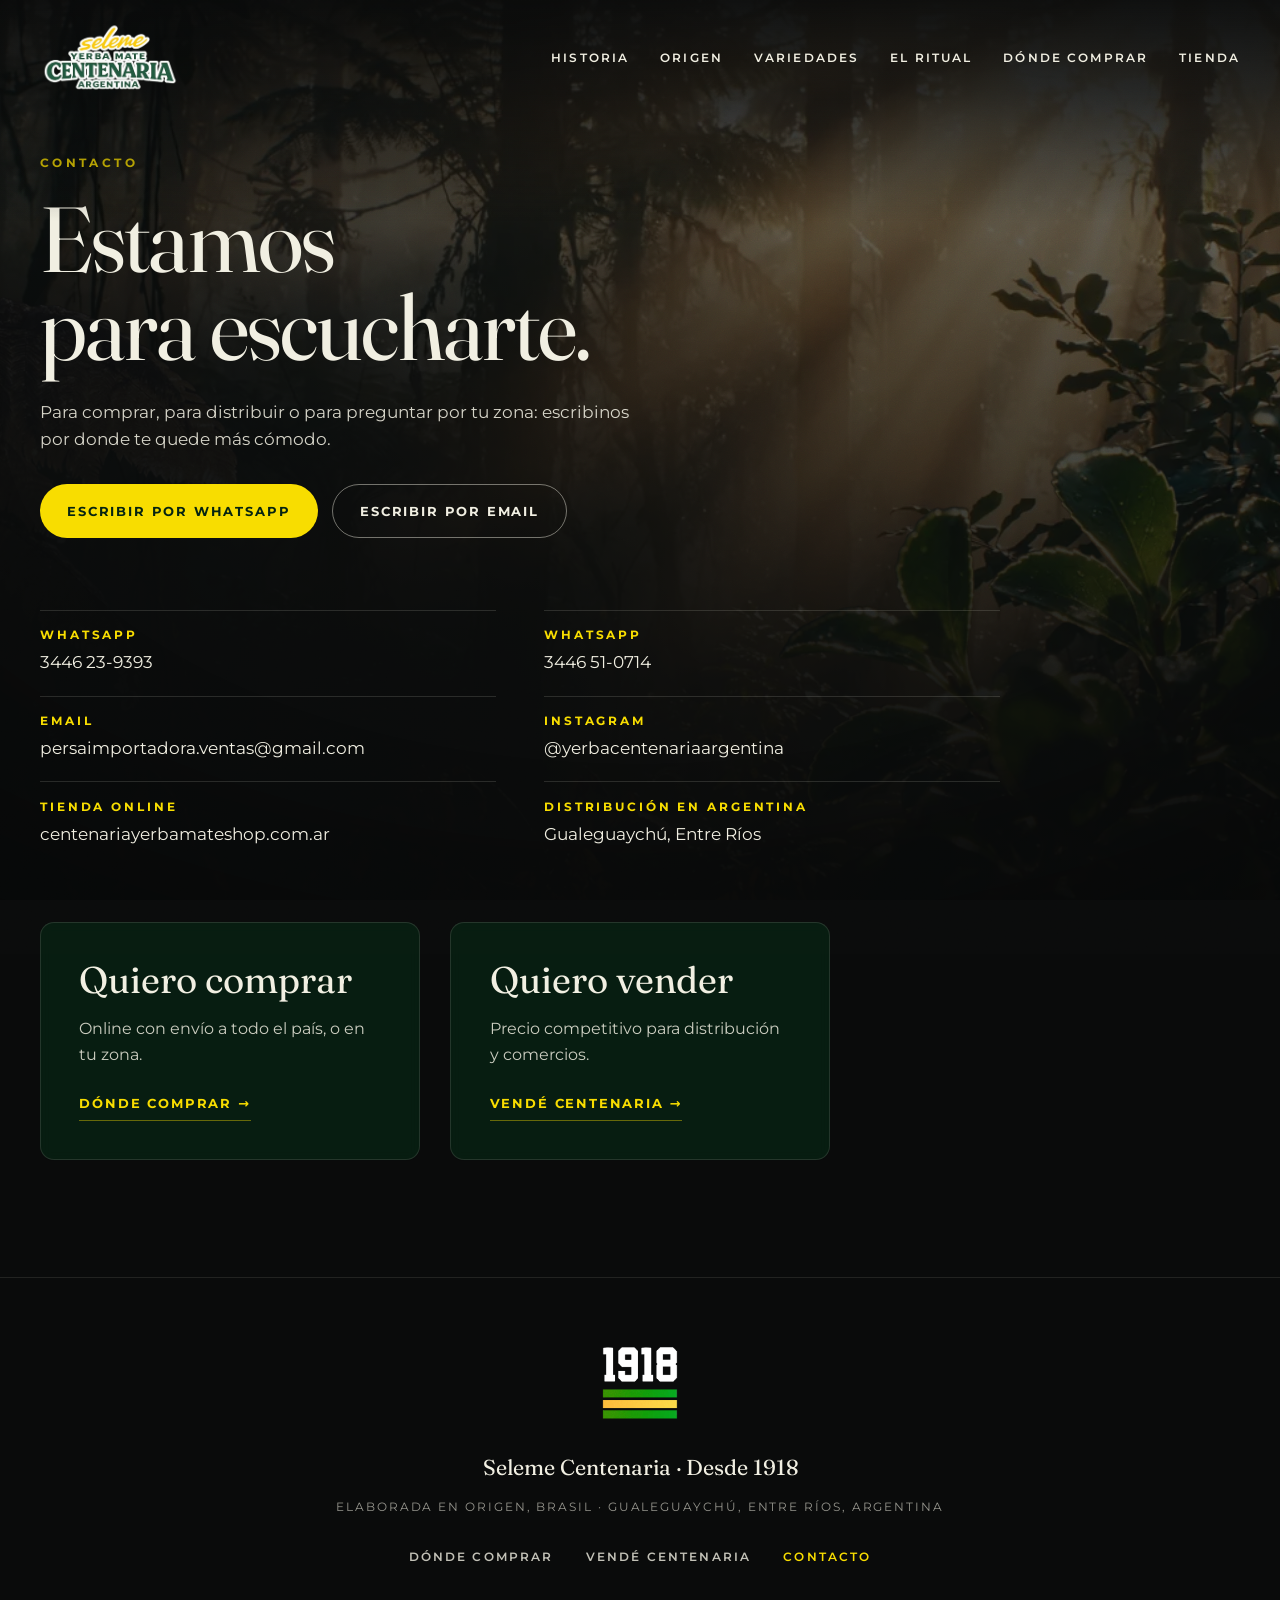
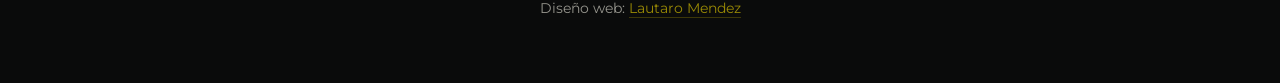
==== commit cb33fea6: "Fuentes autohospedadas: Fraunces (con su eje opsz entero) y Montserrat en fonts/ Los mismos woff2 (s" ====
--- a/contacto/index.html
+++ b/contacto/index.html
@@ -22,9 +22,11 @@
 <meta property="og:image:height" content="630">
 <meta name="twitter:card" content="summary_large_image">
 
-<link rel="preconnect" href="https://fonts.googleapis.com">
-<link rel="preconnect" href="https://fonts.gstatic.com" crossorigin>
-<link rel="stylesheet" href="https://fonts.googleapis.com/css2?family=Fraunces:ital,opsz,wght@0,9..144,300..800;1,9..144,300..700&family=Montserrat:wght@300;400;500;600;700&display=swap">
+<!-- Fuentes autohospedadas (css/fuentes.css). Las dos que pintan la primera
+     pantalla se precargan: el LCP es el texto del hero y antes esperaba el swap. -->
+<link rel="preload" as="font" type="font/woff2" crossorigin href="/fonts/fraunces-latin.woff2">
+<link rel="preload" as="font" type="font/woff2" crossorigin href="/fonts/montserrat-latin.woff2">
+<link rel="stylesheet" href="/css/fuentes.css">
 <link rel="stylesheet" href="/css/estilo.css">
 </head>
 
--- a/css/fuentes.css
+++ b/css/fuentes.css
@@ -0,0 +1,32 @@
+/* =========================================================================
+   Fuentes autohospedadas (21-sep). Antes venian de Google Fonts y el swap de
+   Fraunces era el cuello del LCP; ademas el sitio no andaba sin internet.
+
+   Son los MISMOS archivos que servia Google para la URL que usabamos
+   (subset latin, que cubre todo el castellano: acentos, enie, ¿ ¡):
+     Fraunces:ital,opsz,wght@0,9..144,300..800;1,9..144,300..700
+     Montserrat:wght@300..700
+   Bajados con tools/fuentes.cjs, que deja ademas el registro de donde salieron.
+
+   ⚠️ FRAUNCES TIENE EJE opsz (9..144). El archivo se pidio con el mismo rango
+   que la URL de Google: si se pide sin opsz, Google entrega una instancia a
+   opsz fijo y los titulos grandes (display) y los textos chicos se ven con el
+   mismo dibujo, que no es lo que se aprobo. El navegador aplica opsz solo
+   (font-optical-sizing: auto, el valor por defecto); no hace falta declararlo.
+   Los rangos de font-weight de abajo tienen que coincidir con los del archivo.
+   ========================================================================= */
+@font-face{
+  font-family:'Fraunces';font-style:normal;font-weight:300 800;font-display:swap;
+  src:url(../fonts/fraunces-latin.woff2) format('woff2');
+  unicode-range:U+0000-00FF,U+0131,U+0152-0153,U+02BB-02BC,U+02C6,U+02DA,U+02DC,U+0304,U+0308,U+0329,U+2000-206F,U+20AC,U+2122,U+2191,U+2193,U+2212,U+2215,U+FEFF,U+FFFD;
+}
+@font-face{
+  font-family:'Fraunces';font-style:italic;font-weight:300 700;font-display:swap;
+  src:url(../fonts/fraunces-italic-latin.woff2) format('woff2');
+  unicode-range:U+0000-00FF,U+0131,U+0152-0153,U+02BB-02BC,U+02C6,U+02DA,U+02DC,U+0304,U+0308,U+0329,U+2000-206F,U+20AC,U+2122,U+2191,U+2193,U+2212,U+2215,U+FEFF,U+FFFD;
+}
+@font-face{
+  font-family:'Montserrat';font-style:normal;font-weight:300 700;font-display:swap;
+  src:url(../fonts/montserrat-latin.woff2) format('woff2');
+  unicode-range:U+0000-00FF,U+0131,U+0152-0153,U+02BB-02BC,U+02C6,U+02DA,U+02DC,U+0304,U+0308,U+0329,U+2000-206F,U+20AC,U+2122,U+2191,U+2193,U+2212,U+2215,U+FEFF,U+FFFD;
+}
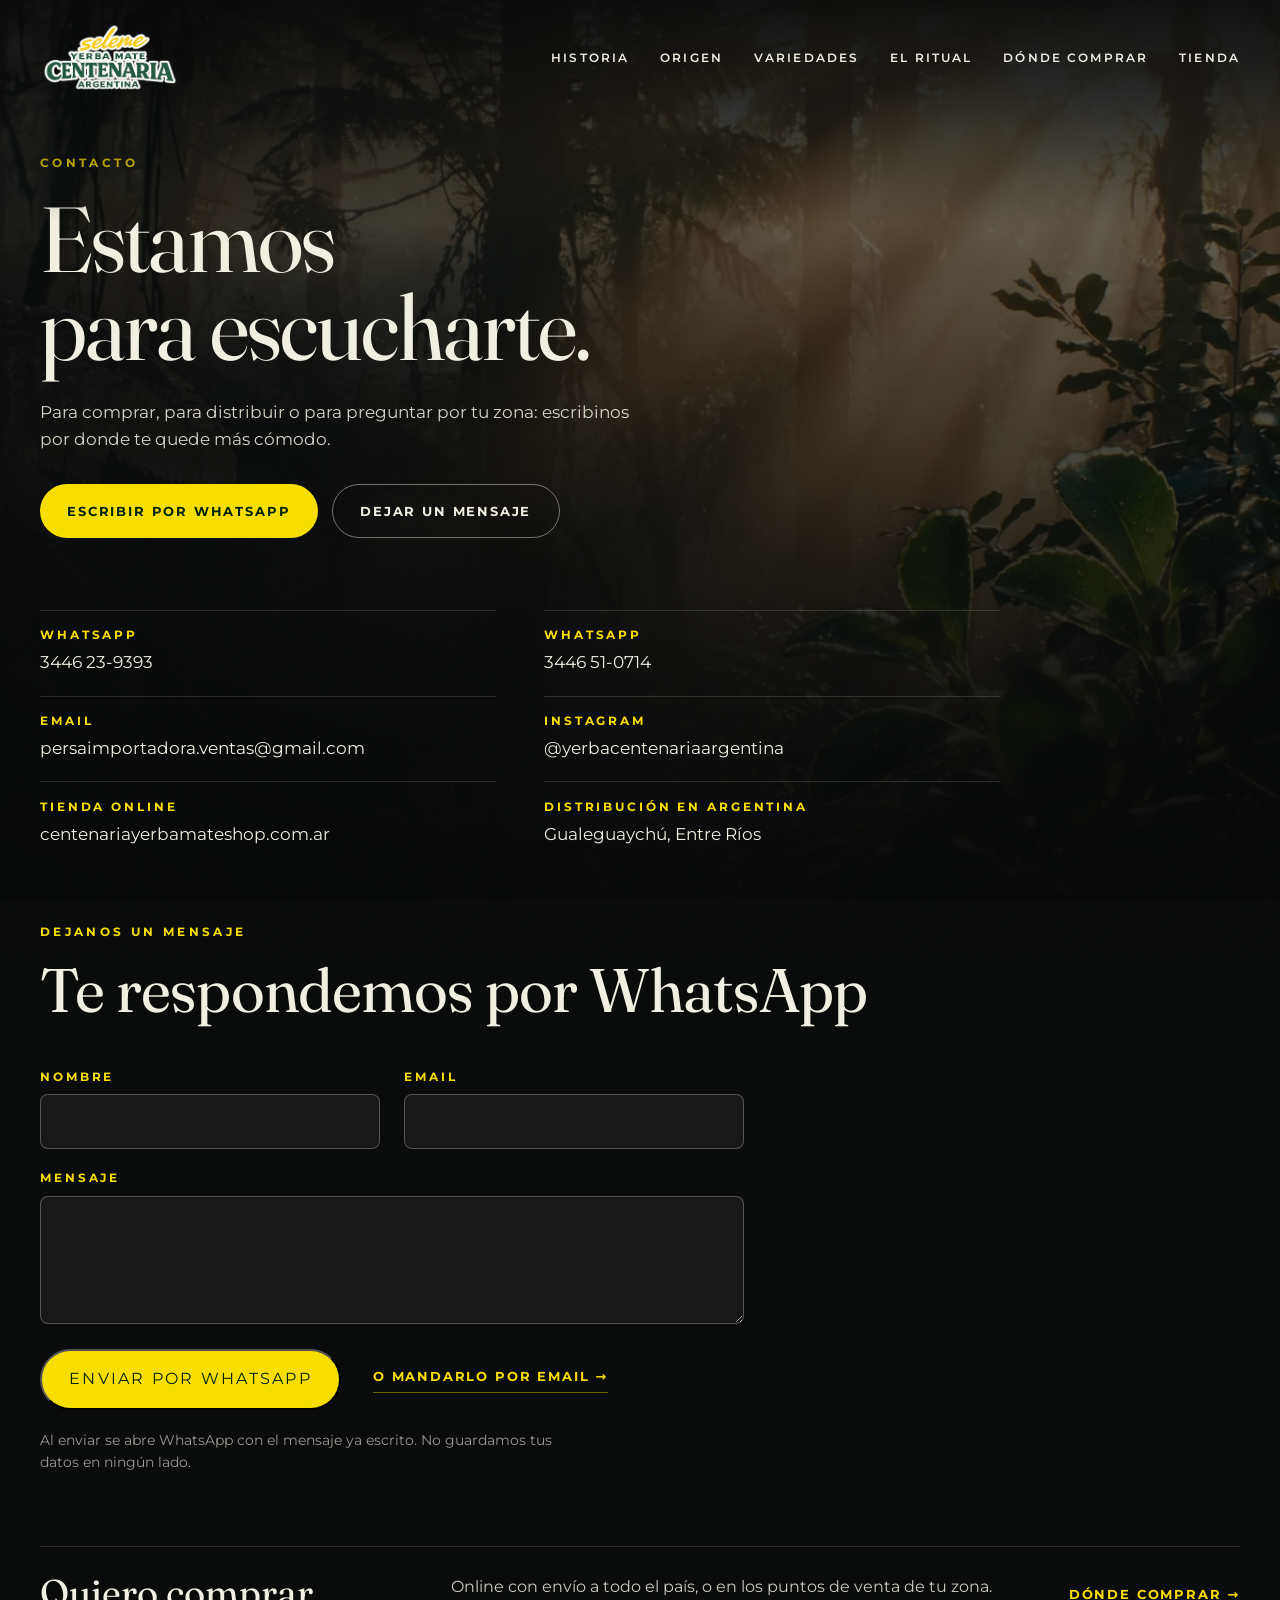
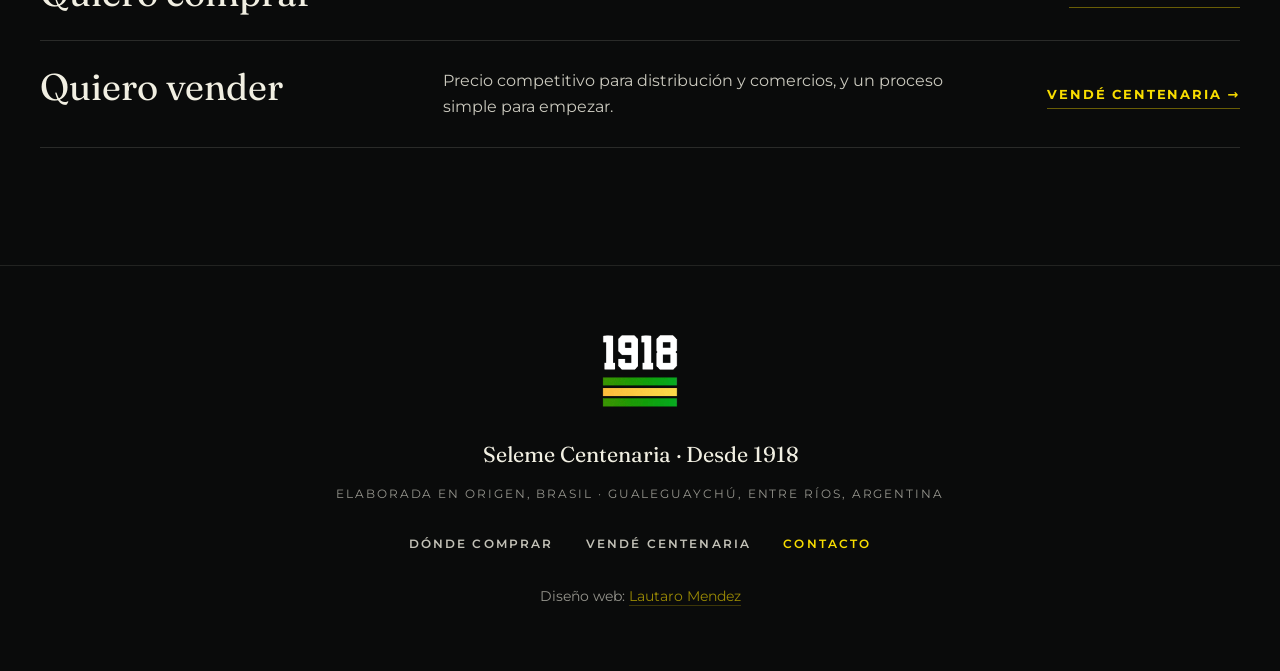
==== commit 10e6385d: "Donde comprar y Distribui vuelven a ser secciones, como en el plan original El cierre juntaba las do" ====
--- a/contacto/index.html
+++ b/contacto/index.html
@@ -72,6 +72,7 @@
     <a href="/#variedades">Variedades</a>
     <a href="/#ritual">El ritual</a>
     <a href="/donde-comprar/">Dónde comprar</a>
+    <a href="/vende-centenaria/">Vendé Centenaria</a>
     <a class="menu__tienda" href="https://centenariayerbamateshop.com.ar/" target="_blank" rel="noopener">Tienda</a>
   </nav>
   <div class="menu__contacto">
@@ -109,7 +110,7 @@
   <p class="pagina__bajada">Para comprar, para distribuir o para preguntar por tu zona: escribinos por donde te quede m&aacute;s c&oacute;modo.</p>
   <p class="pagina__acciones">
     <a class="boton boton--oro" href="https://wa.me/5493446239393" target="_blank" rel="noopener">Escribir por WhatsApp</a>
-    <a class="boton boton--linea" href="mailto:persaimportadora.ventas@gmail.com">Escribir por email</a>
+    <a class="boton boton--linea" href="#formulario">Dejar un mensaje</a>
   </p>
 
   <section class="pagina__bloque">
@@ -125,19 +126,41 @@
          dijo cual es el bueno (CONTINUAR.md). -->
   </section>
 
+  <section class="pagina__bloque" id="formulario">
+    <p class="volanta">Dejanos un mensaje</p>
+    <h2 class="pagina__subtitulo">Te respondemos por WhatsApp</h2>
+    <!-- El formulario arma un WhatsApp (js/formulario.js). Sin JS manda por
+         mailto con el action. Los campos son los del WordPress
+         (material/CONTENIDO.md) sin la casilla de terminos y condiciones: no
+         hay pagina de terminos que aceptar. -->
+    <form class="formulario" data-whatsapp="5493446239393" data-saludo="Hola, les escribo desde la web de Centenaria." action="mailto:persaimportadora.ventas@gmail.com?subject=Consulta%20desde%20la%20web" method="post" enctype="text/plain">
+      <div class="campos">
+        <label class="campo"><span>Nombre</span><input name="nombre" data-etiqueta="Nombre" type="text" autocomplete="name" required></label>
+        <label class="campo"><span>Email</span><input name="email" data-etiqueta="Email" type="email" autocomplete="email" required></label>
+        <label class="campo campo--ancho"><span>Mensaje</span><textarea name="mensaje" data-etiqueta="Mensaje" required></textarea></label>
+      </div>
+      <p class="formulario__pie">
+        <button class="boton boton--oro" type="submit">Enviar por WhatsApp</button>
+        <a class="enlace" data-email="persaimportadora.ventas@gmail.com" data-asunto="Consulta desde la web" href="mailto:persaimportadora.ventas@gmail.com?subject=Consulta%20desde%20la%20web">O mandarlo por email <span aria-hidden="true">&rarr;</span></a>
+      </p>
+      <p class="formulario__ok oculto" role="status">Se abri&oacute; WhatsApp con tu mensaje armado, para que lo mandes vos. Si no se abri&oacute;, <a href="https://wa.me/5493446239393" target="_blank" rel="noopener">toc&aacute; ac&aacute;</a>.</p>
+      <p class="formulario__nota">Al enviar se abre WhatsApp con el mensaje ya escrito. No guardamos tus datos en ning&uacute;n lado.</p>
+    </form>
+  </section>
+
   <section class="pagina__bloque">
-    <div class="puertas">
-      <article class="puerta">
-        <h2 class="puerta__titulo">Quiero comprar</h2>
-        <p class="puerta__texto">Online con env&iacute;o a todo el pa&iacute;s, o en tu zona.</p>
-        <a class="enlace" href="/donde-comprar/">D&oacute;nde comprar <span aria-hidden="true">&rarr;</span></a>
-      </article>
-      <article class="puerta">
-        <h2 class="puerta__titulo">Quiero vender</h2>
-        <p class="puerta__texto">Precio competitivo para distribuci&oacute;n y comercios.</p>
-        <a class="enlace" href="/vende-centenaria/">Vend&eacute; Centenaria <span aria-hidden="true">&rarr;</span></a>
-      </article>
-    </div>
+    <ul class="salidas">
+      <li class="salida">
+        <h2 class="salida__titulo">Quiero comprar</h2>
+        <p class="salida__texto">Online con env&iacute;o a todo el pa&iacute;s, o en los puntos de venta de tu zona.</p>
+        <p class="salida__accion"><a class="enlace" href="/donde-comprar/">D&oacute;nde comprar <span aria-hidden="true">&rarr;</span></a></p>
+      </li>
+      <li class="salida">
+        <h2 class="salida__titulo">Quiero vender</h2>
+        <p class="salida__texto">Precio competitivo para distribuci&oacute;n y comercios, y un proceso simple para empezar.</p>
+        <p class="salida__accion"><a class="enlace" href="/vende-centenaria/">Vend&eacute; Centenaria <span aria-hidden="true">&rarr;</span></a></p>
+      </li>
+    </ul>
   </section>
 </main>
 
@@ -155,5 +178,6 @@
   </div>
 </footer>
 
+<script src="/js/formulario.js"></script>
 </body>
 </html>
--- a/css/estilo.css
+++ b/css/estilo.css
@@ -1,625 +1,706 @@
-/* =========================================================================
-   Seleme Centenaria — hoja unica.
-   Tokens sampleados del packaging real (ver material/SISTEMA-DISENO.md).
-   Los contrastes de esta paleta estan MEDIDOS, no estimados.
-   ========================================================================= */
-
-:root{
-  /* superficies oscuras: la marca vive aca */
-  --selva:#03200F; --verde-hondo:#06381C; --verde:#0D6631; --verde-vivo:#1FA152;
-  /* superficies claras */
-  --papel:#F7F5EC; --blanco:#FFF; --gris-pack:#E1DCDA;
-  /* tinta */
-  --crema:#F1EFE2; --tinta:#062411; --tinta-suave:#3A5843;
-  /* accion */
-  --oro:#F8DD00; --oro-hondo:#806600;
-
-  /* Fondo/velo NEUTRO. El verde marca (--selva) tenia sentido cuando el mundo era
-     una ilustracion de tres tintas; sobre foto tinta todo de verde y se come el
-     grado calido. El verde sigue vivo en superficies y bloques, no en el velo. */
-  --fondo:#0A0B0B;
-
-  --display-1:clamp(2.75rem,7.2vw,7rem);
-  --display-2:clamp(2rem,4.8vw,4.25rem);
-  --display-3:clamp(1.5rem,2.9vw,2.5rem);   /* fichas, pasos, puertas, contacto */
-  --dato:clamp(3.5rem,13vw,10rem);
-  --radio-card:14px; --radio-chip:999px;
-  --body-lg:clamp(1.0625rem,1.15vw,1.25rem);
-  --etiqueta:.75rem;
-
-  --seccion:clamp(5.5rem,13vh,11rem);
-  --ancho:1400px;
-  --gotera:clamp(1rem,4vw,2.5rem);
-
-  --disco:clamp(200px,43vh,430px);   /* diametro del sol / sello: va en vh porque
-                                        el radio del sol en el shader esta en alto de pantalla */
-}
-
-*,*::before,*::after{box-sizing:border-box}
-html{-webkit-text-size-adjust:100%;scroll-behavior:smooth}
-/* la cabecera es fija: sin esto los anclajes dejan el titulo abajo de la barra */
-[id]{scroll-margin-top:clamp(5rem,11vh,7rem)}
-body{
-  margin:0; background:var(--fondo); color:var(--crema);
-  font:400 1rem/1.62 Montserrat,system-ui,-apple-system,Segoe UI,sans-serif;
-  overflow-x:hidden;
-}
-img{max-width:100%;display:block}
-a{color:inherit}
-
-.saltar{position:absolute;left:-9999px;top:0;z-index:99;background:var(--oro);color:var(--tinta);
-  padding:.7rem 1.1rem;font-weight:700;border-radius:0 0 6px 0}
-.saltar:focus{left:0}
-
-:focus-visible{outline:3px solid var(--oro);outline-offset:3px;border-radius:2px}
-
-/* ============================== CORTINA DE ENTRADA ==============================
-   Solo existe si el script inline del <head> puso .cargando, y ese mismo script
-   la retira pase lo que pase. Nunca puede dejar la pagina encerrada.
-   El bloque se apoya abajo a la izquierda con la misma gotera y el mismo ancho
-   maximo que el hero: cuando el telon sube, el titulo cae donde estaba el anio. */
-.cortina{position:fixed;inset:0;z-index:50;display:none;
-  align-content:end;background:var(--fondo);will-change:transform}
-.cargando .cortina{display:grid}
-.cortina--fuera{transform:translateY(-101%)}
-
-.cortina__caja{width:100%;max-width:var(--ancho);margin:0 auto;
-  padding:0 var(--gotera) clamp(2.5rem,7vh,4.5rem)}
-.cortina__marca{margin:0 0 clamp(1rem,2.2vh,1.6rem);font-size:var(--etiqueta);
-  font-weight:700;letter-spacing:.28em;text-transform:uppercase;color:var(--oro)}
-.cortina__anio{margin:0;font-family:Fraunces,Georgia,serif;font-weight:400;
-  font-size:clamp(4.5rem,17vw,13.5rem);line-height:.80;letter-spacing:-.035em;color:var(--crema);
-  font-variant-numeric:tabular-nums;font-feature-settings:'tnum' 1}
-.cortina__pie{margin:clamp(1rem,2.4vh,1.8rem) 0 0;font-size:var(--body-lg);
-  color:var(--crema);opacity:.52}
-
-/* Riel de carga: linea al ras del borde inferior, se llena con scaleX. No es un
-   adorno vertical — marca cuanto falta, que es su unico trabajo. */
-.cortina__riel{position:absolute;left:0;right:0;bottom:0;height:2px;
-  background:rgba(241,239,226,.10)}
-.cortina__avance{display:block;height:100%;width:100%;background:var(--oro);
-  transform:scaleX(0);transform-origin:0 50%;will-change:transform}
-
-.visualmente-oculto{position:absolute;width:1px;height:1px;overflow:hidden;
-  clip-path:inset(50%);white-space:nowrap}
-
-@media (prefers-reduced-motion:reduce){
-  .cortina--fuera{transform:none;display:none}
-}
-
-/* ============================== EL MUNDO ==============================
-   Fondo unico y FIJO. No pertenece al hero: sobrevive a todas las secciones,
-   que es lo que hace que el scroll se sienta una sola toma y no seis bloques. */
-.mundo{position:fixed;inset:0;z-index:0;overflow:hidden;background:var(--fondo)}
-.mundo__capas{position:absolute;inset:0}
-.mundo__capa{position:absolute;inset:0;width:100%;height:100%;object-fit:cover;
-  object-position:60% 50%}
-/* El sol del respaldo sin WebGL. Con WebGL lo dibuja el shader (lo ocluye la cresta). */
-.mundo__sol{position:absolute;left:62%;top:46%;width:var(--disco);height:var(--disco);
-  margin:calc(var(--disco) / -2) 0 0 calc(var(--disco) / -2);border-radius:50%;
-  background:radial-gradient(circle at 50% 50%,#FFF6C8 0 34%,var(--oro) 45%,rgba(248,221,0,.45) 58%,rgba(248,221,0,0) 72%);
-  filter:blur(1px)}
-.mundo__lienzo{position:absolute;inset:0;width:100%;height:100%;opacity:0;
-  transition:opacity .9s ease}
-.mundo--webgl .mundo__lienzo{opacity:1}
-/* Las capas <img> NO se esconden cuando entra el WebGL, aunque el canvas las tape:
-   un <canvas> no puede ser candidato a LCP nunca, asi que si las ocultamos el LCP
-   se va al bloque de texto mas grande del hero — que aparece despues de la cortina.
-   Pintadas debajo, el LCP es la imagen del mundo y ocurre con la cortina puesta.
-   Cuestan una capa de composicion; el canvas es opaco (alpha:false), no se ven. */
-.mundo--webgl .mundo__capas{contain:paint}
-
-/* Velo calibrado, NO elegido: oscurece la esquina de abajo a la izquierda, que es donde
-   viven la volanta, el H1 y los botones. Se mide con tools/contraste-hero.cjs. */
-.mundo__velo{position:absolute;inset:0;pointer-events:none;
-  background:
-    /* piso: sostiene bajada, botones y pista */
-    linear-gradient(to top,rgba(10,11,11,.95) 0,rgba(10,11,11,.80) 24%,rgba(10,11,11,.30) 48%,rgba(10,11,11,0) 74%),
-    /* columna de texto: el H1 llega hasta ~60% de ancho y se mete en la ladera
-       iluminada. Este es el que lo levanta de 2,37:1 a AA sin apagar la loma. */
-    radial-gradient(96% 96% at 0% 72%,rgba(10,11,11,.96) 0,rgba(10,11,11,.74) 38%,rgba(10,11,11,.26) 60%,rgba(10,11,11,0) 78%)}
-
-/* Cortina de la cabecera: la nav cae justo sobre el cielo crema, que es la zona
-   mas clara del cuadro. Va pegada a la cabecera y no al velo para que no oscurezca
-   el amanecer entero. */
-.cabecera::before{content:'';position:absolute;inset:0 0 auto;height:190%;pointer-events:none;
-  background:linear-gradient(to bottom,rgba(10,11,11,.92) 0,rgba(10,11,11,.62) 42%,rgba(10,11,11,0) 100%)}
-.cabecera > *{position:relative}
-
-@media (max-width:900px){
-  /* En el celular el texto ocupa todo el ancho y no hay esquina oscura donde
-     esconderse: el velo tiene que ser una banda, no una esquina. */
-  .mundo__velo{background:
-    linear-gradient(to top,rgba(10,11,11,.97) 0,rgba(10,11,11,.93) 34%,rgba(10,11,11,.72) 56%,rgba(10,11,11,.18) 76%,rgba(10,11,11,0) 92%)}
-}
-
-/* Salio el sol, se enfrio en sello y el mundo baja la luz para que se pueda leer
-   encima. No es un truco de legibilidad puesto despues: es el mismo gesto del
-   capitulo. El JS la sube; si no corre, queda en 0 y el fondo se ve entero. */
-.mundo__sombra{position:absolute;inset:0;pointer-events:none;background:var(--fondo);opacity:0}
-
-/* Grano: le saca el brillo digital al grabado y unifica capas generadas con foto real. */
-/* El grano se MUEVE. Una textura de ruido quieta se lee como suciedad pegada al
-   vidrio; saltando de posicion a ~14 fps se lee como emulsion. inset negativo para
-   que el desplazamiento no descubra los bordes. */
-@keyframes granoSalta{
-  0%{transform:translate(0,0)}      12.5%{transform:translate(-2%,-3%)}
-  25%{transform:translate(-4%,2%)}  37.5%{transform:translate(3%,-4%)}
-  50%{transform:translate(-3%,3%)}  62.5%{transform:translate(4%,1%)}
-  75%{transform:translate(1%,-2%)}  87.5%{transform:translate(-1%,4%)}
-}
-.grano{position:fixed;inset:-6%;z-index:2;pointer-events:none;opacity:.26;mix-blend-mode:overlay;
-  animation:granoSalta .58s steps(1) infinite;will-change:transform;
-  background-image:url("data:image/svg+xml,%3Csvg xmlns='http://www.w3.org/2000/svg' width='160' height='160'%3E%3Cfilter id='n'%3E%3CfeTurbulence type='fractalNoise' baseFrequency='.9' numOctaves='3'/%3E%3C/filter%3E%3Crect width='160' height='160' filter='url(%23n)' opacity='.5'/%3E%3C/svg%3E")}
-
-/* Vinieta: cierra el cuadro y empuja la mirada al centro. Va con el grano, no
-   con el velo: el velo esta calibrado para contraste y no se toca por estetica. */
-.vineta{position:fixed;inset:0;z-index:2;pointer-events:none;
-  background:radial-gradient(118% 92% at 50% 46%,transparent 42%,rgba(0,0,0,.30) 78%,rgba(0,0,0,.58) 100%)}
-
-@media (prefers-reduced-motion:reduce){ .grano{animation:none} }
-
-/* ============================== EL DISCO ==============================
-   Sol -> sello 1918. El disco vive solo en el hero: el sol se enfria en el
-   sello y con el manifiesto se retira. No sigue a los capitulos. */
-.disco{position:fixed;left:50%;top:50%;z-index:1;width:var(--disco);height:var(--disco);
-  margin:calc(var(--disco) / -2) 0 0 calc(var(--disco) / -2);pointer-events:none;opacity:0}
-.sello{width:100%;height:100%;overflow:visible;
-  /* el resplandor calido es el calor que le queda al disco de haber sido el sol */
-  filter:drop-shadow(0 0 70px rgba(248,221,0,.20)) drop-shadow(0 18px 50px rgba(10,11,11,.6))}
-.sello__fondo{fill:var(--verde-hondo)}
-.sello__aro{fill:none;stroke:var(--oro);stroke-width:2.2}
-.sello__aro--int{stroke-width:1.2}
-.sello__texto{fill:var(--crema);text-anchor:middle;font-family:Fraunces,Georgia,serif}
-.sello__arco{font-size:17px;font-style:italic;font-weight:500;letter-spacing:.05em;fill:var(--oro)}
-.sello__anio{font-size:19px;letter-spacing:.34em;fill:var(--oro)}
-.sello__nom{font-size:42px;font-weight:500}
-.sello__pie{font-size:13px;letter-spacing:.13em;font-family:Montserrat,sans-serif;
-  fill:var(--crema);opacity:.85}
-
-/* --- el mate (ritual): el mismo disco, vuelto boca del mate vista desde arriba.
-   Lo enciende y lo transforma el timeline del ritual (main.js). El vapor es lo
-   unico que se mueve solo: tres hilos que suben y se disuelven. --- */
-.mate__vapor path{fill:none;stroke:var(--crema);stroke-width:2.2;stroke-linecap:round;
-  opacity:0;animation:vapor 3.4s ease-in-out infinite}
-.mate__vapor path:nth-child(2){animation-delay:-1.1s}
-.mate__vapor path:nth-child(3){animation-delay:-2.3s}
-@keyframes vapor{0%{transform:translateY(0);opacity:0}25%{opacity:.5}100%{transform:translateY(-26px);opacity:0}}
-@media (prefers-reduced-motion:reduce){.mate__vapor path{animation:none;opacity:.35}}
-
-/* ============================== CABECERA ============================== */
-.cabecera{position:fixed;inset:0 0 auto;z-index:5;display:flex;align-items:center;
-  justify-content:space-between;gap:1.5rem;padding:clamp(.9rem,2vh,1.5rem) var(--gotera)}
-.cabecera__marca img{width:clamp(112px,11vw,158px);height:auto}
-.cabecera__nav{display:flex;align-items:center;gap:clamp(1rem,2.4vw,2.2rem)}
-.cabecera__nav a{text-decoration:none;font-size:var(--etiqueta);font-weight:600;
-  letter-spacing:.18em;text-transform:uppercase;color:var(--crema);padding:.4rem 0;
-  border-bottom:1px solid transparent;transition:border-color .25s,color .25s}
-.cabecera__nav a:hover{border-bottom-color:var(--oro);color:var(--oro)}
-.cabecera__tienda{color:var(--oro)}
-/* En movil el menu de pantalla completa reemplaza a la nav entera: en la
-   cabecera quedan solo la marca y la hamburguesa. Tienda vive dentro del menu. */
-@media (max-width:760px){.cabecera__nav{display:none}}
-
-/* --- hamburguesa (solo movil) --- */
-.cabecera__menu{display:none;flex-direction:column;justify-content:center;align-items:center;
-  gap:7px;width:44px;height:44px;margin:0 -10px 0 -.4rem;padding:0;background:none;border:0;
-  cursor:pointer}
-.cabecera__menu span{display:block;width:24px;height:2px;border-radius:2px;
-  background:var(--crema);transition:background .25s}
-.cabecera__menu:hover span{background:var(--oro)}
-@media (max-width:760px){.cabecera__menu{display:flex}}
-
-/* ============================== MENU MOVIL ==============================
-   Pantalla completa y con fondo propio (no un velo): mientras se elige a donde
-   ir, el mundo no tiene que competir con la lectura. Links centrados en
-   Fraunces, la X donde estaba la hamburguesa, y los contactos reales abajo. */
-.menu{position:fixed;inset:0;z-index:6;display:flex;flex-direction:column;align-items:center;
-  text-align:center;background:var(--fondo);
-  padding:clamp(.9rem,2vh,1.5rem) var(--gotera) max(2rem,env(safe-area-inset-bottom));
-  opacity:0;visibility:hidden;transition:opacity .3s ease,visibility 0s .3s}
-html.menu-abierto .menu{opacity:1;visibility:visible;transition:opacity .3s ease}
-@media (min-width:761px){.menu{display:none}}
-.menu__cerrar{position:absolute;top:clamp(.9rem,2vh,1.5rem);right:calc(var(--gotera) - 10px);
-  width:44px;height:44px;padding:0;background:none;border:0;cursor:pointer}
-.menu__cerrar::before,.menu__cerrar::after{content:'';position:absolute;left:50%;top:50%;
-  width:26px;height:2px;border-radius:2px;background:var(--crema);transition:background .25s}
-.menu__cerrar::before{transform:translate(-50%,-50%) rotate(45deg)}
-.menu__cerrar::after{transform:translate(-50%,-50%) rotate(-45deg)}
-.menu__cerrar:hover::before,.menu__cerrar:hover::after{background:var(--oro)}
-.menu__marca{margin:.7rem 0 0;font-size:var(--etiqueta);font-weight:700;letter-spacing:.28em;
-  text-transform:uppercase;color:var(--oro)}
-.menu__nav{flex:1;display:flex;flex-direction:column;justify-content:center;
-  gap:clamp(.9rem,2.6vh,1.5rem)}
-.menu__nav a{text-decoration:none;font-family:Fraunces,Georgia,serif;font-weight:400;
-  font-size:clamp(1.7rem,6.5vh,2.4rem);line-height:1.05;color:var(--crema);
-  opacity:0;transform:translateY(12px);transition:opacity .35s ease,transform .35s ease,color .25s}
-.menu__nav a:hover,.menu__nav a:active{color:var(--oro)}
-.menu__nav .menu__tienda{color:var(--oro)}
-html.menu-abierto .menu__nav a{opacity:1;transform:none}
-html.menu-abierto .menu__nav a:nth-child(2){transition-delay:.04s}
-html.menu-abierto .menu__nav a:nth-child(3){transition-delay:.08s}
-html.menu-abierto .menu__nav a:nth-child(4){transition-delay:.12s}
-html.menu-abierto .menu__nav a:nth-child(5){transition-delay:.16s}
-html.menu-abierto .menu__nav a:nth-child(6){transition-delay:.2s}
-.menu__contacto{position:relative;display:flex;flex-direction:column;gap:.55rem;
-  padding-top:1.4rem}
-.menu__contacto::before{content:'';position:absolute;top:0;left:50%;width:3rem;height:1px;
-  margin-left:-1.5rem;background:rgba(241,239,226,.25)}
-.menu__contacto a{text-decoration:none;font-size:.8125rem;letter-spacing:.06em;
-  color:var(--crema);opacity:.8;transition:color .25s,opacity .25s}
-.menu__contacto a:hover{color:var(--oro);opacity:1}
-@media (prefers-reduced-motion:reduce){.menu,.menu__nav a{transition:none}}
-
-/* ============================== TIPOGRAFIA ============================== */
-.volanta{margin:0;font-size:var(--etiqueta);font-weight:700;letter-spacing:.28em;
-  text-transform:uppercase;color:var(--oro)}
-
-/* ============================== HERO ============================== */
-main{position:relative;z-index:3}
-.hero{position:relative;min-height:100svh;display:flex;flex-direction:column;
-  justify-content:flex-end;padding:0 var(--gotera) clamp(2.5rem,7vh,4.5rem);
-  max-width:var(--ancho);margin:0 auto}
-.hero__caja{max-width:min(46rem,62%)}
-@media (max-width:900px){.hero__caja{max-width:100%}}
-.hero__volanta{margin-bottom:clamp(1rem,2.2vh,1.6rem)}
-.hero__titulo{margin:0;font-family:Fraunces,Georgia,serif;font-weight:400;
-  font-size:var(--display-1);line-height:.94;letter-spacing:-.018em;
-  color:var(--crema)}
-.linea{display:block;overflow:hidden;padding-bottom:.06em}
-.linea>span{display:block;will-change:transform}
-.hero__bajada{margin:clamp(1.2rem,3vh,2rem) 0 0;max-width:38rem;font-size:var(--body-lg);
-  color:var(--crema)}
-.hero__acciones{display:flex;flex-wrap:wrap;gap:.9rem;margin-top:clamp(1.6rem,3.4vh,2.4rem)}
-
-.boton{display:inline-flex;align-items:center;gap:.6rem;text-decoration:none;
-  padding:.95rem 1.7rem;font-size:.8125rem;font-weight:700;letter-spacing:.14em;
-  text-transform:uppercase;border-radius:999px;transition:transform .25s,background .25s,color .25s,border-color .25s}
-.boton--oro{background:var(--oro);color:var(--tinta)}          /* 12,09:1 */
-.boton--oro:hover{transform:translateY(-2px);background:#FFEA3D}
-.boton--linea{border:1px solid rgba(241,239,226,.45);color:var(--crema)}
-.boton--linea:hover{border-color:var(--oro);color:var(--oro)}
-
-.hero__pista{position:absolute;right:var(--gotera);bottom:clamp(2.5rem,7vh,4.5rem);margin:0;
-  display:flex;align-items:center;gap:.9rem;font-size:var(--etiqueta);font-weight:600;
-  letter-spacing:.24em;text-transform:uppercase;color:var(--crema);opacity:.75}
-.hero__pista-linea{display:block;width:clamp(38px,6vw,74px);height:1px;background:var(--oro);
-  transform-origin:left;animation:pista 2.6s ease-in-out infinite}
-@keyframes pista{0%,100%{transform:scaleX(.35)}50%{transform:scaleX(1)}}
-@media (max-width:900px){.hero__pista{display:none}}
-
-/* ============================== MANIFIESTO ==============================
-   Bloque corto y grande, justo donde el sello del hero termina de asentarse.
-   No lleva numero: no es un capitulo del recorrido, es la razon de todo. */
-.manifiesto{position:relative;max-width:var(--ancho);margin:0 auto;
-  padding:var(--seccion) var(--gotera)}
-.manifiesto__titulo{margin:1.4rem 0 0;font-family:Fraunces,Georgia,serif;font-weight:400;
-  font-size:var(--display-1);line-height:.96;letter-spacing:-.02em;color:var(--crema);
-  max-width:min(30rem,72%)}
-@media (max-width:900px){.manifiesto__titulo{max-width:100%}}
-.manifiesto__cuerpo{margin:clamp(2rem,5vh,3.5rem) 0 0 auto;max-width:34rem}
-.manifiesto__cuerpo p{margin:0 0 1.2rem;font-size:var(--body-lg);color:var(--crema)}
-.manifiesto__remate{margin:0 !important;font-family:Fraunces,Georgia,serif;
-  font-style:italic;color:var(--oro) !important}
-
-/* ============================== CAPITULOS OSCUROS ==============================
-   El mundo sigue detras de todo esto. Las secciones no traen fondo propio: lo que
-   las hace legibles es .mundo__sombra, que el JS sube al entrar al primer capitulo.
-   Asi el scroll es una sola toma y no una pila de bloques. */
-/* ============================== PASAJES ==============================
-   El tramo vacio entre capitulo y capitulo donde el mundo recupera la pantalla:
-   el texto ya se fue, el velo se levanta y el cruce de escenas pasa a la vista
-   (main.js). Solo existen con el motor andando y con scroll animado
-   (html.con-pasajes): sin JS o sin WebGL serian agujeros en blanco. */
-.pasaje{height:0}
-.con-pasajes .pasaje{height:130vh}
-@media (max-width:900px){.con-pasajes .pasaje{height:120vh}}
-
-.cap{position:relative;max-width:var(--ancho);margin:0 auto;
-  padding:var(--seccion) var(--gotera)}
-.cap__cabeza{max-width:min(32rem,62%)}
-@media (max-width:900px){.cap__cabeza{max-width:100%}}
-.cap__titulo{margin:1.4rem 0 0;font-family:Fraunces,Georgia,serif;font-weight:400;
-  font-size:var(--display-2);line-height:.98;letter-spacing:-.015em;color:var(--crema)}
-/* Asimetria: la entrada NO va debajo del titulo a lo ancho, va corrida a la derecha.
-   Es lo que evita el powerpoint de texto-izquierda / imagen-derecha repetido. */
-.cap__cuerpo{margin:clamp(2rem,5vh,3.5rem) 0 0 auto;max-width:36rem}
-.cap__entrada{margin:0;font-size:var(--body-lg);color:var(--crema)}
-
-/* ============================== LA RAMA ==============================
-   La misma rama de yerba del frente del hero (recortada por tools/rama.cjs),
-   suelta en primer plano del cierre. En historia y ritual se saco el 20-sep:
-   caia sobre el mismo rincon que el primer plano WebGL de la escena (frentes.cjs)
-   y quedaban dos ramas apiladas. Se mueve a otra velocidad que el
-   fondo (main.js) y esa diferencia es la profundidad. z-index negativo: queda
-   arriba del mundo pero abajo de todo el contenido de main. El sangrado hasta
-   el borde del viewport lo clipa el overflow-x:hidden del body. */
-.rama{position:absolute;z-index:-1;pointer-events:none}
-.rama img{width:100%;height:auto;filter:brightness(.9) blur(1px)}
-.rama--cierre{top:1%;right:calc((100% - 100vw)/2);width:clamp(220px,21vw,330px)}
-/* en pantalla angosta se pisaria con el texto: no va */
-@media (max-width:760px){.rama{display:none}}
-
-/* --- el anio que cuenta: el numero de la cortina, de vuelta, contando hasta hoy
-   con el scroll. En escritorio vive arriba a la derecha, en el hueco que deja
-   la cabeza (62%); en el celular se apila, alineado a la derecha. --- */
-.historia__anio{margin:clamp(2rem,5vh,3.5rem) 0 0;font-family:Fraunces,Georgia,serif;
-  font-weight:400;font-size:var(--dato);line-height:.8;letter-spacing:-.035em;
-  color:var(--crema);opacity:.92;text-align:right;
-  font-variant-numeric:tabular-nums;font-feature-settings:'tnum' 1}
-@media (min-width:901px){
-  .historia__anio{position:absolute;right:var(--gotera);top:calc(var(--seccion) + .6rem);margin:0}
-}
-
-/* --- hitos: 1918 / +100 / Hoy --- */
-/* alineados ABAJO: la copia de archivo sube sobre el 1918 y los tres datos
-   quedan en la misma linea */
-.hitos{list-style:none;margin:clamp(3rem,8vh,6rem) 0 0;padding:0;
-  display:grid;gap:clamp(2rem,5vw,4rem);grid-template-columns:repeat(3,1fr);align-items:end}
-@media (max-width:820px){.hitos{grid-template-columns:1fr;gap:2.5rem}}
-.hito__dato{margin:0;font-family:Fraunces,Georgia,serif;font-weight:400;
-  font-size:clamp(3rem,7vw,5.5rem);line-height:.86;letter-spacing:-.03em;color:var(--oro)}
-.hito__texto{margin:1rem 0 0;max-width:24rem;color:var(--crema)}
-
-/* --- la copia de archivo: la foto real de la fabrica (tools/fabrica.cjs) en el
-   hito 1918, como una impresion apoyada sobre la mesa. El pie dice la verdad:
-   es la fabrica de HOY con filtro sepia, no una foto de 1918. --- */
-.archivo{margin:0 0 1.6rem;max-width:19rem;padding:.5rem .5rem 1rem;
-  background:#EDE6D3;color:var(--tinta);transform:rotate(-1.6deg);
-  box-shadow:0 18px 40px rgba(0,0,0,.55),0 2px 6px rgba(0,0,0,.35)}
-.archivo img{width:100%;height:auto;display:block;filter:contrast(1.04) sepia(.15)}
-.archivo figcaption{margin:.7rem .1rem 0;font-size:.75rem;line-height:1.4;
-  letter-spacing:.04em;color:var(--tinta-suave)}
-
-/* --- la cadena de causas: causa -> efecto -> lo que sentis --- */
-.cadena{margin:clamp(3rem,8vh,6rem) 0 0}
-.cadena__titulo{margin:0 0 1.6rem;font-size:var(--etiqueta);font-weight:700;
-  letter-spacing:.28em;text-transform:uppercase;color:var(--oro)}
-.cadena__lista{list-style:none;margin:0;padding:0}
-.cadena__lista li{display:grid;gap:.35rem 2rem;align-items:baseline;
-  grid-template-columns:minmax(0,1.1fr) minmax(0,1fr) minmax(0,1fr);
-  padding:1.15rem 0;border-top:1px solid rgba(241,239,226,.14)}
-.cadena__lista li:last-child{border-bottom:1px solid rgba(241,239,226,.14)}
-.cadena__causa{font-weight:600;color:var(--crema)}
-.cadena__efecto{color:var(--crema);opacity:.72}
-.cadena__sentis{font-family:Fraunces,Georgia,serif;font-size:1.0625rem;color:var(--oro)}
-@media (max-width:820px){
-  .cadena__lista li{grid-template-columns:1fr;gap:.25rem}
-  .cadena__efecto::before{content:"\2192 \00a0"}
-}
-
-/* ============================== VARIEDADES ==============================
-   Antes era "el claro": un velo de papel claro sobre el yerbal, con degradados de
-   entrada y salida. Cortaba la pelicula al medio y desentonaba con el resto — ahora
-   sigue la misma noche que los demas capitulos y la luz la ponen los envases desde
-   sus tarjetas blancas, que siguen siendo opacas. */
-.claro{position:relative;color:var(--crema);padding:calc(var(--seccion) + 3rem) 0}
-.claro__caja{max-width:var(--ancho);margin:0 auto;padding:0 var(--gotera)}
-.claro__titulo{margin:1.4rem 0 0;font-family:Fraunces,Georgia,serif;font-weight:400;
-  font-size:var(--display-2);line-height:.98;letter-spacing:-.015em;color:var(--crema)}
-.claro__bajada{margin:clamp(1.5rem,3vh,2.2rem) 0 0 auto;max-width:38rem;
-  font-size:var(--body-lg);color:var(--crema);opacity:.85}
-.claro__accion{margin:clamp(3rem,7vh,5rem) 0 0}
-
-/* --- fichas de variedad --- */
-.fichas{list-style:none;margin:clamp(3rem,7vh,5rem) 0 0;padding:0;
-  display:grid;gap:clamp(1.2rem,2.4vw,2rem);grid-template-columns:repeat(3,1fr)}
-@media (max-width:900px){.fichas{grid-template-columns:1fr;max-width:32rem;margin-inline:auto}}
-/* SIN TARJETA BLANCA. Los tres envases se paran DENTRO del mundo, sobre la
-   escena del yerbal, en vez de flotar en tres rectangulos blancos que cortaban
-   la pelicula al medio. Lo que los apoya no es una caja: es su sombra de
-   contacto. Y siguen siendo la FOTO REAL recortada con alfa — el envase no se
-   genera nunca, la IA le reescribe el microtexto de la etiqueta. */
-.ficha{display:flex;flex-direction:column}
-
-/* La peana da el piso comun: los tres envases apoyan en la MISMA linea aunque
-   midan distinto, y la elipse de abajo es lo que los pega al suelo. */
-.ficha__peana{position:relative;display:flex;align-items:flex-end;justify-content:center;
-  height:clamp(250px,28vw,360px);margin-bottom:clamp(1.4rem,3vh,2.2rem)}
-.ficha__peana::after{content:'';position:absolute;left:50%;bottom:-2px;
-  width:72%;height:26px;transform:translateX(-50%);border-radius:50%;
-  background:radial-gradient(ellipse at center,rgba(0,0,0,.62),rgba(0,0,0,0) 70%);
-  filter:blur(3px);pointer-events:none}
-/* El contraluz de la escena viene de arriba a la derecha: el filo calido sigue
-   la silueta del alfa (drop-shadow respeta el recorte, box-shadow no). */
-.ficha__foto{max-width:100%;height:100%;width:auto;object-fit:contain;
-  filter:drop-shadow(-3px -5px 10px rgba(255,196,92,.30))
-         drop-shadow(6px 14px 22px rgba(0,0,0,.55))}
-
-.ficha__cuerpo{display:flex;flex-direction:column;flex:1}
-.ficha__nombre{margin:0;font-family:Fraunces,Georgia,serif;font-weight:400;
-  font-size:var(--display-3);line-height:1.05;color:var(--crema)}
-.ficha__sub{margin:.4rem 0 0;font-size:var(--etiqueta);font-weight:700;
-  letter-spacing:.2em;text-transform:uppercase;color:var(--oro)}
-.ficha__texto{margin:1rem 0 1.5rem;color:var(--crema);opacity:.84}
-.chips{list-style:none;display:flex;flex-wrap:wrap;gap:.5rem;margin:auto 0 0;padding:0}
-.chips li{border:1px solid rgba(241,239,226,.28);border-radius:var(--radio-chip);
-  padding:.35rem .85rem;font-size:.75rem;font-weight:600;letter-spacing:.08em;
-  color:var(--crema)}
-
-/* --- perfil de sabor --- */
-.sabor{margin:clamp(3.5rem,8vh,6rem) 0 0}
-.sabor__titulo{margin:1.2rem 0 0;font-family:Fraunces,Georgia,serif;font-weight:400;
-  font-size:var(--display-3);color:var(--crema)}
-.sabor__bajada{margin:.9rem 0 0;max-width:44rem;color:var(--crema);opacity:.82}
-.escala{list-style:none;margin:clamp(2rem,4vh,3rem) 0 0;padding:0;
-  display:grid;grid-template-columns:repeat(3,1fr);gap:1.5rem;position:relative}
-/* La linea corre POR DEBAJO de los tres puntos: es el eje suave-intenso, no un adorno */
-.escala::before{content:'';position:absolute;left:6%;right:6%;top:9px;height:2px;
-  background:linear-gradient(to right,rgba(241,239,226,.22),var(--oro))}
-.escala__punto{position:relative;padding-top:2.4rem;text-align:center}
-.escala__punto::before{content:'';position:absolute;top:3px;left:50%;margin-left:-7px;
-  width:14px;height:14px;border-radius:50%;background:var(--fondo);
-  border:2px solid var(--oro)}
-.escala__nivel{display:block;font-size:var(--etiqueta);font-weight:700;
-  letter-spacing:.24em;text-transform:uppercase;color:var(--oro)}
-.escala__quien{display:block;margin-top:.5rem;font-family:Fraunces,Georgia,serif;
-  font-size:1.35rem;color:var(--crema)}
-.escala__nota{display:block;margin-top:.3rem;font-size:.875rem;color:var(--crema);opacity:.75}
-/* En pantalla angosta la escala horizontal es ilegible: se apila y la linea se va */
-@media (max-width:700px){
-  .escala{grid-template-columns:1fr;gap:1.6rem}
-  .escala::before{display:none}
-  .escala__punto{padding:0 0 0 2rem;text-align:left}
-  .escala__punto::before{top:6px;left:0;margin:0}
-}
-
-/* ============================== EL RITUAL ============================== */
-.pasos{list-style:none;margin:clamp(3rem,7vh,5rem) 0 0;padding:0;
-  display:grid;gap:0;max-width:52rem;margin-left:auto}
-.paso{display:grid;grid-template-columns:auto 1fr;gap:.4rem 1.8rem;
-  padding:1.6rem 0;border-top:1px solid rgba(241,239,226,.14)}
-.paso:last-child{border-bottom:1px solid rgba(241,239,226,.14)}
-.paso__n{grid-row:span 2;margin:0;font-family:Fraunces,Georgia,serif;font-size:1.5rem;
-  line-height:1;color:var(--oro)}
-.paso__titulo{margin:0;font-family:Fraunces,Georgia,serif;font-weight:400;
-  font-size:var(--display-3);line-height:1.1;color:var(--crema)}
-.paso__texto{margin:.5rem 0 0;color:var(--crema);opacity:.82}
-.tip{margin:clamp(2rem,4vh,3rem) 0 0 auto;max-width:52rem;padding-left:1.1rem;
-  border-left:2px solid var(--oro);color:var(--oro)}
-.tip strong{font-weight:700}
-
-/* ============================== RITUAL FIJADO ==============================
-   Con el motor andando (html.ritual-fijo, la pone ritualFijo() en main.js) la
-   seccion se fija como el hero: el disco vuelve como la boca del mate y los
-   cinco pasos lo transforman con el scroll, de a UNO, apilados en el mismo
-   lugar. Sin JS o sin WebGL esta regla no existe y queda la lista de siempre.
-   Escritorio: cabeza y paso a la izquierda, el mate a la derecha (main.js lo
-   corre a left 73%). Celular: cabeza arriba, mate al medio, paso abajo. */
-.ritual-fijo .cap--ritual{min-height:100svh;display:flex;flex-direction:column;
-  justify-content:center;padding-top:clamp(5rem,12vh,8rem);padding-bottom:clamp(2rem,5vh,4rem)}
-.ritual-fijo .cap--ritual .pasos{position:relative;margin:clamp(1.6rem,4vh,3rem) 0 0;
-  max-width:min(30rem,44%);height:clamp(13rem,30vh,19rem)}
-.ritual-fijo .cap--ritual .paso{position:absolute;inset:0 auto auto 0;width:100%;
-  padding:0;border:0}
-.ritual-fijo .cap--ritual .tip{margin:0;max-width:min(30rem,44%)}
-@media (max-width:900px){
-  .ritual-fijo .cap--ritual{justify-content:flex-start;padding-top:clamp(4.5rem,11vh,6rem)}
-  .ritual-fijo .cap--ritual .pasos{position:absolute;left:var(--gotera);right:var(--gotera);
-    top:57svh;max-width:none;height:auto;margin:0}
-  .ritual-fijo .cap--ritual .paso__texto{font-size:.9375rem;line-height:1.5}
-  .ritual-fijo .cap--ritual .tip{position:absolute;left:var(--gotera);right:var(--gotera);
-    top:83svh;max-width:none;font-size:.875rem;line-height:1.45}
-}
-
-/* ============================== POR QUE ELEGIRLA ============================== */
-.beneficios{list-style:none;margin:clamp(3rem,7vh,5rem) 0 0;padding:0;
-  display:grid;gap:clamp(1.6rem,3vw,2.6rem);grid-template-columns:repeat(3,1fr)}
-@media (max-width:900px){.beneficios{grid-template-columns:repeat(2,1fr)}}
-@media (max-width:600px){.beneficios{grid-template-columns:1fr}}
-.beneficio h3{margin:0;font-family:Fraunces,Georgia,serif;font-weight:400;
-  font-size:1.5rem;line-height:1.1;color:var(--crema)}
-.beneficio p{margin:.6rem 0 0;color:var(--crema);opacity:.78}
-.cita{margin:clamp(3.5rem,8vh,6rem) 0 0;padding:0;max-width:min(34rem,70%)}
-.cita p{margin:0;font-family:Fraunces,Georgia,serif;font-style:italic;font-weight:400;
-  font-size:clamp(1.6rem,3.6vw,3rem);line-height:1.12;letter-spacing:-.01em;color:var(--oro)}
-
-/* ============================== CIERRE ============================== */
-.cierre{position:relative;max-width:var(--ancho);margin:0 auto;
-  padding:var(--seccion) var(--gotera) clamp(4rem,10vh,7rem)}
-/* el circulo se cierra con la frase del hero, en el mismo tono que el remate
-   del manifiesto */
-.cierre__remate{margin:clamp(1.2rem,2.6vh,1.8rem) 0 0;font-family:Fraunces,Georgia,serif;
-  font-style:italic;font-size:clamp(1.2rem,1.9vw,1.6rem);line-height:1.25;color:var(--oro)}
-.puertas{display:grid;gap:clamp(1.2rem,2.4vw,2rem);margin:clamp(3rem,7vh,5rem) 0 0;
-  grid-template-columns:repeat(3,1fr)}
-@media (max-width:960px){.puertas{grid-template-columns:1fr;max-width:34rem}}
-.puerta{background:rgba(6,56,28,.42);border:1px solid rgba(241,239,226,.12);
-  border-radius:var(--radio-card);padding:clamp(1.6rem,3vw,2.4rem);
-  display:flex;flex-direction:column;backdrop-filter:blur(6px)}
-.puerta--principal{background:rgba(13,102,49,.42);border-color:rgba(248,221,0,.28)}
-.puerta__titulo{margin:0;font-family:Fraunces,Georgia,serif;font-weight:400;
-  font-size:var(--display-3);line-height:1.05;color:var(--crema)}
-.puerta__texto{margin:1rem 0 1.6rem;color:var(--crema);opacity:.84}
-.puerta .boton{align-self:flex-start;margin-top:auto}
-.proceso{margin:0 0 1.6rem;padding-left:1.1rem;color:var(--crema);opacity:.84}
-.proceso li{margin:.35rem 0}
-.enlace{margin-top:auto;text-decoration:none;font-size:.8125rem;font-weight:700;
-  letter-spacing:.14em;text-transform:uppercase;color:var(--oro);
-  border-bottom:1px solid rgba(248,221,0,.4);padding-bottom:.35rem;align-self:flex-start}
-.enlace:hover{border-bottom-color:var(--oro)}
-
-.contacto{margin:clamp(3.5rem,8vh,6rem) 0 0}
-.contacto__titulo{margin:0;font-family:Fraunces,Georgia,serif;font-weight:400;
-  font-size:var(--display-3);color:var(--crema)}
-.contacto__lista{list-style:none;margin:1.8rem 0 0;padding:0;
-  display:grid;gap:1.1rem 3rem;grid-template-columns:repeat(2,minmax(0,1fr));max-width:60rem}
-@media (max-width:700px){.contacto__lista{grid-template-columns:1fr}}
-.contacto__lista li{display:flex;flex-direction:column;gap:.3rem;
-  padding-top:.9rem;border-top:1px solid rgba(241,239,226,.14)}
-.contacto__lista span{font-size:var(--etiqueta);font-weight:700;letter-spacing:.24em;
-  text-transform:uppercase;color:var(--oro)}
-.contacto__lista a{color:var(--crema);text-decoration:none;font-size:var(--body-lg);
-  border-bottom:1px solid transparent;align-self:flex-start}
-.contacto__lista a:hover{border-bottom-color:var(--oro);color:var(--oro)}
-
-/* ============================== PIE ============================== */
-.pie{position:relative;z-index:3;background:var(--fondo);
-  border-top:1px solid rgba(241,239,226,.10)}
-.pie__caja{max-width:var(--ancho);margin:0 auto;
-  padding:clamp(3rem,7vh,5rem) var(--gotera);text-align:center}
-.pie__1918{width:92px;height:auto;margin:0 auto 1.6rem}
-.pie__marca{margin:0;font-family:Fraunces,Georgia,serif;font-size:1.35rem;color:var(--crema)}
-.pie__legal{margin:.7rem 0 0;font-size:var(--etiqueta);letter-spacing:.16em;
-  text-transform:uppercase;color:var(--crema);opacity:.6}
-.pie__credito{margin:1.6rem 0 0;font-size:.875rem;color:var(--crema);opacity:.6}
-.pie__credito a{color:var(--oro);text-decoration:none;border-bottom:1px solid rgba(248,221,0,.35)}
-/* las tres paginas internas (slugs del WordPress, indexados) se enlazan desde
-   el pie de todas las paginas, para que se rastreen desde la home */
-.pie__nav{display:flex;flex-wrap:wrap;justify-content:center;gap:.8rem 2rem;margin:1.6rem 0 0}
-.pie__nav a{font-size:var(--etiqueta);font-weight:600;letter-spacing:.18em;text-transform:uppercase;
-  color:var(--crema);text-decoration:none;opacity:.8;padding:.3rem 0;
-  border-bottom:1px solid transparent;transition:color .25s,border-color .25s}
-.pie__nav a:hover,.pie__nav a[aria-current]{color:var(--oro);opacity:1}
-.pie__nav a:hover{border-bottom-color:var(--oro)}
-
-/* ============================== PAGINAS INTERNAS ==============================
-   /donde-comprar/, /vende-centenaria/ y /contacto/: los slugs del WordPress, que
-   estan indexados. Sin motor ni cortina: el mundo queda quieto en la primera
-   pantalla del hero, con el velo cerrado, y reusan puertas, chips, beneficios y
-   la lista de contacto de la home. */
-.mundo--quieto .mundo__sombra{opacity:.66}
-.pagina{position:relative;z-index:3;max-width:var(--ancho);margin:0 auto;
-  padding:clamp(7.5rem,17vh,11.5rem) var(--gotera) var(--seccion)}
-.pagina__titulo{margin:1.4rem 0 0;font-family:Fraunces,Georgia,serif;font-weight:400;
-  font-size:var(--display-1);line-height:.96;letter-spacing:-.02em;color:var(--crema);
-  max-width:min(40rem,82%)}
-@media (max-width:900px){.pagina__titulo{max-width:100%}}
-.pagina__bajada{margin:clamp(1.5rem,3vh,2.2rem) 0 0;max-width:38rem;font-size:var(--body-lg);
-  color:var(--crema);opacity:.88}
-.pagina__acciones{display:flex;flex-wrap:wrap;gap:.9rem;margin:clamp(1.6rem,3.4vh,2.4rem) 0 0}
-.pagina__bloque{margin:clamp(3.5rem,8vh,6rem) 0 0}
-.pagina__subtitulo{margin:1.2rem 0 0;font-family:Fraunces,Georgia,serif;font-weight:400;
-  font-size:var(--display-2);line-height:1;letter-spacing:-.015em;color:var(--crema)}
-.pagina .puertas{margin-top:clamp(2.5rem,6vh,4rem)}
-.pagina .puerta .enlace{margin-top:auto}
-.pagina .beneficios{margin-top:clamp(2rem,5vh,3rem)}
-.pagina .contacto__lista{margin-top:0}
-.pagina .puerta .proceso{margin-bottom:1.6rem}
-/* la linea de variedades, en lista: nombre, subtitulo y presentaciones */
-.linea{list-style:none;margin:clamp(1.6rem,4vh,2.4rem) 0 0;padding:0;max-width:44rem}
-.linea>li{display:grid;grid-template-columns:minmax(0,1fr) auto;gap:.3rem 1.5rem;align-items:center;
-  padding:1.1rem 0;border-top:1px solid rgba(241,239,226,.14)}
-.linea>li:last-child{border-bottom:1px solid rgba(241,239,226,.14)}
-.linea__nombre{font-family:Fraunces,Georgia,serif;font-size:1.5rem;line-height:1.1;color:var(--crema)}
-.linea__sub{grid-column:1;font-size:var(--etiqueta);font-weight:700;letter-spacing:.2em;
-  text-transform:uppercase;color:var(--oro)}
-.linea .chips{grid-column:2;grid-row:1 / span 2;margin:0}
-.linea--compacta{margin-top:1.2rem;max-width:none}
-.linea--compacta>li{padding:.75rem 0}
-.linea--compacta .linea__nombre{font-size:1.2rem}
-.linea--compacta .chips{grid-row:1}
-@media (max-width:600px){
-  .linea>li{grid-template-columns:1fr}
-  .linea .chips,.linea--compacta .chips{grid-column:1;grid-row:auto;margin-top:.5rem}
-}
-
-/* ============================== MOTION ==============================
-   El respaldo NO vive aca: .reveal arranca visible y el JS lo baja. Si GSAP no carga,
-   la pagina se lee igual. Ver README y feedback_reveals_no_dejar_pagina_en_negro. */
-.reveal{opacity:1}
-
-@media (prefers-reduced-motion:reduce){
-  .hero__pista-linea{animation:none;transform:scaleX(1)}
-  .mundo__lienzo{transition:none}
-}
+/* =========================================================================
+   Seleme Centenaria — hoja unica.
+   Tokens sampleados del packaging real (ver material/SISTEMA-DISENO.md).
+   Los contrastes de esta paleta estan MEDIDOS, no estimados.
+   ========================================================================= */
+
+:root{
+  /* superficies oscuras: la marca vive aca */
+  --selva:#03200F; --verde-hondo:#06381C; --verde:#0D6631; --verde-vivo:#1FA152;
+  /* superficies claras */
+  --papel:#F7F5EC; --blanco:#FFF; --gris-pack:#E1DCDA;
+  /* tinta */
+  --crema:#F1EFE2; --tinta:#062411; --tinta-suave:#3A5843;
+  /* accion */
+  --oro:#F8DD00; --oro-hondo:#806600;
+
+  /* Fondo/velo NEUTRO. El verde marca (--selva) tenia sentido cuando el mundo era
+     una ilustracion de tres tintas; sobre foto tinta todo de verde y se come el
+     grado calido. El verde sigue vivo en superficies y bloques, no en el velo. */
+  --fondo:#0A0B0B;
+
+  --display-1:clamp(2.75rem,7.2vw,7rem);
+  --display-2:clamp(2rem,4.8vw,4.25rem);
+  --display-3:clamp(1.5rem,2.9vw,2.5rem);   /* fichas, pasos, puertas, contacto */
+  --dato:clamp(3.5rem,13vw,10rem);
+  --radio-card:14px; --radio-chip:999px;
+  --body-lg:clamp(1.0625rem,1.15vw,1.25rem);
+  --etiqueta:.75rem;
+
+  --seccion:clamp(5.5rem,13vh,11rem);
+  --ancho:1400px;
+  --gotera:clamp(1rem,4vw,2.5rem);
+
+  --disco:clamp(200px,43vh,430px);   /* diametro del sol / sello: va en vh porque
+                                        el radio del sol en el shader esta en alto de pantalla */
+}
+
+*,*::before,*::after{box-sizing:border-box}
+html{-webkit-text-size-adjust:100%;scroll-behavior:smooth}
+/* la cabecera es fija: sin esto los anclajes dejan el titulo abajo de la barra */
+[id]{scroll-margin-top:clamp(5rem,11vh,7rem)}
+body{
+  margin:0; background:var(--fondo); color:var(--crema);
+  font:400 1rem/1.62 Montserrat,system-ui,-apple-system,Segoe UI,sans-serif;
+  overflow-x:hidden;
+}
+img{max-width:100%;display:block}
+a{color:inherit}
+
+.saltar{position:absolute;left:-9999px;top:0;z-index:99;background:var(--oro);color:var(--tinta);
+  padding:.7rem 1.1rem;font-weight:700;border-radius:0 0 6px 0}
+.saltar:focus{left:0}
+
+:focus-visible{outline:3px solid var(--oro);outline-offset:3px;border-radius:2px}
+
+/* ============================== CORTINA DE ENTRADA ==============================
+   Solo existe si el script inline del <head> puso .cargando, y ese mismo script
+   la retira pase lo que pase. Nunca puede dejar la pagina encerrada.
+   El bloque se apoya abajo a la izquierda con la misma gotera y el mismo ancho
+   maximo que el hero: cuando el telon sube, el titulo cae donde estaba el anio. */
+.cortina{position:fixed;inset:0;z-index:50;display:none;
+  align-content:end;background:var(--fondo);will-change:transform}
+.cargando .cortina{display:grid}
+.cortina--fuera{transform:translateY(-101%)}
+
+.cortina__caja{width:100%;max-width:var(--ancho);margin:0 auto;
+  padding:0 var(--gotera) clamp(2.5rem,7vh,4.5rem)}
+.cortina__marca{margin:0 0 clamp(1rem,2.2vh,1.6rem);font-size:var(--etiqueta);
+  font-weight:700;letter-spacing:.28em;text-transform:uppercase;color:var(--oro)}
+.cortina__anio{margin:0;font-family:Fraunces,Georgia,serif;font-weight:400;
+  font-size:clamp(4.5rem,17vw,13.5rem);line-height:.80;letter-spacing:-.035em;color:var(--crema);
+  font-variant-numeric:tabular-nums;font-feature-settings:'tnum' 1}
+.cortina__pie{margin:clamp(1rem,2.4vh,1.8rem) 0 0;font-size:var(--body-lg);
+  color:var(--crema);opacity:.52}
+
+/* Riel de carga: linea al ras del borde inferior, se llena con scaleX. No es un
+   adorno vertical — marca cuanto falta, que es su unico trabajo. */
+.cortina__riel{position:absolute;left:0;right:0;bottom:0;height:2px;
+  background:rgba(241,239,226,.10)}
+.cortina__avance{display:block;height:100%;width:100%;background:var(--oro);
+  transform:scaleX(0);transform-origin:0 50%;will-change:transform}
+
+.visualmente-oculto{position:absolute;width:1px;height:1px;overflow:hidden;
+  clip-path:inset(50%);white-space:nowrap}
+
+@media (prefers-reduced-motion:reduce){
+  .cortina--fuera{transform:none;display:none}
+}
+
+/* ============================== EL MUNDO ==============================
+   Fondo unico y FIJO. No pertenece al hero: sobrevive a todas las secciones,
+   que es lo que hace que el scroll se sienta una sola toma y no seis bloques. */
+.mundo{position:fixed;inset:0;z-index:0;overflow:hidden;background:var(--fondo)}
+.mundo__capas{position:absolute;inset:0}
+.mundo__capa{position:absolute;inset:0;width:100%;height:100%;object-fit:cover;
+  object-position:60% 50%}
+/* El sol del respaldo sin WebGL. Con WebGL lo dibuja el shader (lo ocluye la cresta). */
+.mundo__sol{position:absolute;left:62%;top:46%;width:var(--disco);height:var(--disco);
+  margin:calc(var(--disco) / -2) 0 0 calc(var(--disco) / -2);border-radius:50%;
+  background:radial-gradient(circle at 50% 50%,#FFF6C8 0 34%,var(--oro) 45%,rgba(248,221,0,.45) 58%,rgba(248,221,0,0) 72%);
+  filter:blur(1px)}
+.mundo__lienzo{position:absolute;inset:0;width:100%;height:100%;opacity:0;
+  transition:opacity .9s ease}
+.mundo--webgl .mundo__lienzo{opacity:1}
+/* Las capas <img> NO se esconden cuando entra el WebGL, aunque el canvas las tape:
+   un <canvas> no puede ser candidato a LCP nunca, asi que si las ocultamos el LCP
+   se va al bloque de texto mas grande del hero — que aparece despues de la cortina.
+   Pintadas debajo, el LCP es la imagen del mundo y ocurre con la cortina puesta.
+   Cuestan una capa de composicion; el canvas es opaco (alpha:false), no se ven. */
+.mundo--webgl .mundo__capas{contain:paint}
+
+/* Velo calibrado, NO elegido: oscurece la esquina de abajo a la izquierda, que es donde
+   viven la volanta, el H1 y los botones. Se mide con tools/contraste-hero.cjs. */
+.mundo__velo{position:absolute;inset:0;pointer-events:none;
+  background:
+    /* piso: sostiene bajada, botones y pista */
+    linear-gradient(to top,rgba(10,11,11,.95) 0,rgba(10,11,11,.80) 24%,rgba(10,11,11,.30) 48%,rgba(10,11,11,0) 74%),
+    /* columna de texto: el H1 llega hasta ~60% de ancho y se mete en la ladera
+       iluminada. Este es el que lo levanta de 2,37:1 a AA sin apagar la loma. */
+    radial-gradient(96% 96% at 0% 72%,rgba(10,11,11,.96) 0,rgba(10,11,11,.74) 38%,rgba(10,11,11,.26) 60%,rgba(10,11,11,0) 78%)}
+
+/* Cortina de la cabecera: la nav cae justo sobre el cielo crema, que es la zona
+   mas clara del cuadro. Va pegada a la cabecera y no al velo para que no oscurezca
+   el amanecer entero. */
+.cabecera::before{content:'';position:absolute;inset:0 0 auto;height:190%;pointer-events:none;
+  background:linear-gradient(to bottom,rgba(10,11,11,.92) 0,rgba(10,11,11,.62) 42%,rgba(10,11,11,0) 100%)}
+.cabecera > *{position:relative}
+
+@media (max-width:900px){
+  /* En el celular el texto ocupa todo el ancho y no hay esquina oscura donde
+     esconderse: el velo tiene que ser una banda, no una esquina. */
+  .mundo__velo{background:
+    linear-gradient(to top,rgba(10,11,11,.97) 0,rgba(10,11,11,.93) 34%,rgba(10,11,11,.72) 56%,rgba(10,11,11,.18) 76%,rgba(10,11,11,0) 92%)}
+}
+
+/* Salio el sol, se enfrio en sello y el mundo baja la luz para que se pueda leer
+   encima. No es un truco de legibilidad puesto despues: es el mismo gesto del
+   capitulo. El JS la sube; si no corre, queda en 0 y el fondo se ve entero. */
+.mundo__sombra{position:absolute;inset:0;pointer-events:none;background:var(--fondo);opacity:0}
+
+/* Grano: le saca el brillo digital al grabado y unifica capas generadas con foto real. */
+/* El grano se MUEVE. Una textura de ruido quieta se lee como suciedad pegada al
+   vidrio; saltando de posicion a ~14 fps se lee como emulsion. inset negativo para
+   que el desplazamiento no descubra los bordes. */
+@keyframes granoSalta{
+  0%{transform:translate(0,0)}      12.5%{transform:translate(-2%,-3%)}
+  25%{transform:translate(-4%,2%)}  37.5%{transform:translate(3%,-4%)}
+  50%{transform:translate(-3%,3%)}  62.5%{transform:translate(4%,1%)}
+  75%{transform:translate(1%,-2%)}  87.5%{transform:translate(-1%,4%)}
+}
+.grano{position:fixed;inset:-6%;z-index:2;pointer-events:none;opacity:.26;mix-blend-mode:overlay;
+  animation:granoSalta .58s steps(1) infinite;will-change:transform;
+  background-image:url("data:image/svg+xml,%3Csvg xmlns='http://www.w3.org/2000/svg' width='160' height='160'%3E%3Cfilter id='n'%3E%3CfeTurbulence type='fractalNoise' baseFrequency='.9' numOctaves='3'/%3E%3C/filter%3E%3Crect width='160' height='160' filter='url(%23n)' opacity='.5'/%3E%3C/svg%3E")}
+
+/* Vinieta: cierra el cuadro y empuja la mirada al centro. Va con el grano, no
+   con el velo: el velo esta calibrado para contraste y no se toca por estetica. */
+.vineta{position:fixed;inset:0;z-index:2;pointer-events:none;
+  background:radial-gradient(118% 92% at 50% 46%,transparent 42%,rgba(0,0,0,.30) 78%,rgba(0,0,0,.58) 100%)}
+
+@media (prefers-reduced-motion:reduce){ .grano{animation:none} }
+
+/* ============================== EL DISCO ==============================
+   Sol -> sello 1918. El disco vive solo en el hero: el sol se enfria en el
+   sello y con el manifiesto se retira. No sigue a los capitulos. */
+.disco{position:fixed;left:50%;top:50%;z-index:1;width:var(--disco);height:var(--disco);
+  margin:calc(var(--disco) / -2) 0 0 calc(var(--disco) / -2);pointer-events:none;opacity:0}
+.sello{width:100%;height:100%;overflow:visible;
+  /* el resplandor calido es el calor que le queda al disco de haber sido el sol */
+  filter:drop-shadow(0 0 70px rgba(248,221,0,.20)) drop-shadow(0 18px 50px rgba(10,11,11,.6))}
+.sello__fondo{fill:var(--verde-hondo)}
+.sello__aro{fill:none;stroke:var(--oro);stroke-width:2.2}
+.sello__aro--int{stroke-width:1.2}
+.sello__texto{fill:var(--crema);text-anchor:middle;font-family:Fraunces,Georgia,serif}
+.sello__arco{font-size:17px;font-style:italic;font-weight:500;letter-spacing:.05em;fill:var(--oro)}
+.sello__anio{font-size:19px;letter-spacing:.34em;fill:var(--oro)}
+.sello__nom{font-size:42px;font-weight:500}
+.sello__pie{font-size:13px;letter-spacing:.13em;font-family:Montserrat,sans-serif;
+  fill:var(--crema);opacity:.85}
+
+/* --- el mate (ritual): el mismo disco, vuelto boca del mate vista desde arriba.
+   Lo enciende y lo transforma el timeline del ritual (main.js). El vapor es lo
+   unico que se mueve solo: tres hilos que suben y se disuelven. --- */
+.mate__vapor path{fill:none;stroke:var(--crema);stroke-width:2.2;stroke-linecap:round;
+  opacity:0;animation:vapor 3.4s ease-in-out infinite}
+.mate__vapor path:nth-child(2){animation-delay:-1.1s}
+.mate__vapor path:nth-child(3){animation-delay:-2.3s}
+@keyframes vapor{0%{transform:translateY(0);opacity:0}25%{opacity:.5}100%{transform:translateY(-26px);opacity:0}}
+@media (prefers-reduced-motion:reduce){.mate__vapor path{animation:none;opacity:.35}}
+
+/* ============================== CABECERA ============================== */
+.cabecera{position:fixed;inset:0 0 auto;z-index:5;display:flex;align-items:center;
+  justify-content:space-between;gap:1.5rem;padding:clamp(.9rem,2vh,1.5rem) var(--gotera)}
+.cabecera__marca img{width:clamp(112px,11vw,158px);height:auto}
+.cabecera__nav{display:flex;align-items:center;gap:clamp(1rem,2.4vw,2.2rem)}
+.cabecera__nav a{text-decoration:none;font-size:var(--etiqueta);font-weight:600;
+  letter-spacing:.18em;text-transform:uppercase;color:var(--crema);padding:.4rem 0;
+  border-bottom:1px solid transparent;transition:border-color .25s,color .25s}
+.cabecera__nav a:hover{border-bottom-color:var(--oro);color:var(--oro)}
+.cabecera__tienda{color:var(--oro)}
+/* En movil el menu de pantalla completa reemplaza a la nav entera: en la
+   cabecera quedan solo la marca y la hamburguesa. Tienda vive dentro del menu. */
+@media (max-width:760px){.cabecera__nav{display:none}}
+
+/* --- hamburguesa (solo movil) --- */
+.cabecera__menu{display:none;flex-direction:column;justify-content:center;align-items:center;
+  gap:7px;width:44px;height:44px;margin:0 -10px 0 -.4rem;padding:0;background:none;border:0;
+  cursor:pointer}
+.cabecera__menu span{display:block;width:24px;height:2px;border-radius:2px;
+  background:var(--crema);transition:background .25s}
+.cabecera__menu:hover span{background:var(--oro)}
+@media (max-width:760px){.cabecera__menu{display:flex}}
+
+/* ============================== MENU MOVIL ==============================
+   Pantalla completa y con fondo propio (no un velo): mientras se elige a donde
+   ir, el mundo no tiene que competir con la lectura. Links centrados en
+   Fraunces, la X donde estaba la hamburguesa, y los contactos reales abajo. */
+.menu{position:fixed;inset:0;z-index:6;display:flex;flex-direction:column;align-items:center;
+  text-align:center;background:var(--fondo);
+  padding:clamp(.9rem,2vh,1.5rem) var(--gotera) max(2rem,env(safe-area-inset-bottom));
+  opacity:0;visibility:hidden;transition:opacity .3s ease,visibility 0s .3s}
+html.menu-abierto .menu{opacity:1;visibility:visible;transition:opacity .3s ease}
+@media (min-width:761px){.menu{display:none}}
+.menu__cerrar{position:absolute;top:clamp(.9rem,2vh,1.5rem);right:calc(var(--gotera) - 10px);
+  width:44px;height:44px;padding:0;background:none;border:0;cursor:pointer}
+.menu__cerrar::before,.menu__cerrar::after{content:'';position:absolute;left:50%;top:50%;
+  width:26px;height:2px;border-radius:2px;background:var(--crema);transition:background .25s}
+.menu__cerrar::before{transform:translate(-50%,-50%) rotate(45deg)}
+.menu__cerrar::after{transform:translate(-50%,-50%) rotate(-45deg)}
+.menu__cerrar:hover::before,.menu__cerrar:hover::after{background:var(--oro)}
+.menu__marca{margin:.7rem 0 0;font-size:var(--etiqueta);font-weight:700;letter-spacing:.28em;
+  text-transform:uppercase;color:var(--oro)}
+.menu__nav{flex:1;display:flex;flex-direction:column;justify-content:center;
+  gap:clamp(.9rem,2.6vh,1.5rem)}
+.menu__nav a{text-decoration:none;font-family:Fraunces,Georgia,serif;font-weight:400;
+  font-size:clamp(1.7rem,6.5vh,2.4rem);line-height:1.05;color:var(--crema);
+  opacity:0;transform:translateY(12px);transition:opacity .35s ease,transform .35s ease,color .25s}
+.menu__nav a:hover,.menu__nav a:active{color:var(--oro)}
+.menu__nav .menu__tienda{color:var(--oro)}
+html.menu-abierto .menu__nav a{opacity:1;transform:none}
+html.menu-abierto .menu__nav a:nth-child(2){transition-delay:.04s}
+html.menu-abierto .menu__nav a:nth-child(3){transition-delay:.08s}
+html.menu-abierto .menu__nav a:nth-child(4){transition-delay:.12s}
+html.menu-abierto .menu__nav a:nth-child(5){transition-delay:.16s}
+html.menu-abierto .menu__nav a:nth-child(6){transition-delay:.2s}
+html.menu-abierto .menu__nav a:nth-child(7){transition-delay:.24s}
+.menu__contacto{position:relative;display:flex;flex-direction:column;gap:.55rem;
+  padding-top:1.4rem}
+.menu__contacto::before{content:'';position:absolute;top:0;left:50%;width:3rem;height:1px;
+  margin-left:-1.5rem;background:rgba(241,239,226,.25)}
+.menu__contacto a{text-decoration:none;font-size:.8125rem;letter-spacing:.06em;
+  color:var(--crema);opacity:.8;transition:color .25s,opacity .25s}
+.menu__contacto a:hover{color:var(--oro);opacity:1}
+@media (prefers-reduced-motion:reduce){.menu,.menu__nav a{transition:none}}
+
+/* ============================== TIPOGRAFIA ============================== */
+.volanta{margin:0;font-size:var(--etiqueta);font-weight:700;letter-spacing:.28em;
+  text-transform:uppercase;color:var(--oro)}
+
+/* ============================== HERO ============================== */
+main{position:relative;z-index:3}
+.hero{position:relative;min-height:100svh;display:flex;flex-direction:column;
+  justify-content:flex-end;padding:0 var(--gotera) clamp(2.5rem,7vh,4.5rem);
+  max-width:var(--ancho);margin:0 auto}
+.hero__caja{max-width:min(46rem,62%)}
+@media (max-width:900px){.hero__caja{max-width:100%}}
+.hero__volanta{margin-bottom:clamp(1rem,2.2vh,1.6rem)}
+.hero__titulo{margin:0;font-family:Fraunces,Georgia,serif;font-weight:400;
+  font-size:var(--display-1);line-height:.94;letter-spacing:-.018em;
+  color:var(--crema)}
+.linea{display:block;overflow:hidden;padding-bottom:.06em}
+.linea>span{display:block;will-change:transform}
+.hero__bajada{margin:clamp(1.2rem,3vh,2rem) 0 0;max-width:38rem;font-size:var(--body-lg);
+  color:var(--crema)}
+.hero__acciones{display:flex;flex-wrap:wrap;gap:.9rem;margin-top:clamp(1.6rem,3.4vh,2.4rem)}
+
+.boton{display:inline-flex;align-items:center;gap:.6rem;text-decoration:none;
+  padding:.95rem 1.7rem;font-size:.8125rem;font-weight:700;letter-spacing:.14em;
+  text-transform:uppercase;border-radius:999px;transition:transform .25s,background .25s,color .25s,border-color .25s}
+.boton--oro{background:var(--oro);color:var(--tinta)}          /* 12,09:1 */
+.boton--oro:hover{transform:translateY(-2px);background:#FFEA3D}
+.boton--linea{border:1px solid rgba(241,239,226,.45);color:var(--crema)}
+.boton--linea:hover{border-color:var(--oro);color:var(--oro)}
+
+.hero__pista{position:absolute;right:var(--gotera);bottom:clamp(2.5rem,7vh,4.5rem);margin:0;
+  display:flex;align-items:center;gap:.9rem;font-size:var(--etiqueta);font-weight:600;
+  letter-spacing:.24em;text-transform:uppercase;color:var(--crema);opacity:.75}
+.hero__pista-linea{display:block;width:clamp(38px,6vw,74px);height:1px;background:var(--oro);
+  transform-origin:left;animation:pista 2.6s ease-in-out infinite}
+@keyframes pista{0%,100%{transform:scaleX(.35)}50%{transform:scaleX(1)}}
+@media (max-width:900px){.hero__pista{display:none}}
+
+/* ============================== MANIFIESTO ==============================
+   Bloque corto y grande, justo donde el sello del hero termina de asentarse.
+   No lleva numero: no es un capitulo del recorrido, es la razon de todo. */
+.manifiesto{position:relative;max-width:var(--ancho);margin:0 auto;
+  padding:var(--seccion) var(--gotera)}
+.manifiesto__titulo{margin:1.4rem 0 0;font-family:Fraunces,Georgia,serif;font-weight:400;
+  font-size:var(--display-1);line-height:.96;letter-spacing:-.02em;color:var(--crema);
+  max-width:min(30rem,72%)}
+@media (max-width:900px){.manifiesto__titulo{max-width:100%}}
+.manifiesto__cuerpo{margin:clamp(2rem,5vh,3.5rem) 0 0 auto;max-width:34rem}
+.manifiesto__cuerpo p{margin:0 0 1.2rem;font-size:var(--body-lg);color:var(--crema)}
+.manifiesto__remate{margin:0 !important;font-family:Fraunces,Georgia,serif;
+  font-style:italic;color:var(--oro) !important}
+
+/* ============================== CAPITULOS OSCUROS ==============================
+   El mundo sigue detras de todo esto. Las secciones no traen fondo propio: lo que
+   las hace legibles es .mundo__sombra, que el JS sube al entrar al primer capitulo.
+   Asi el scroll es una sola toma y no una pila de bloques. */
+/* ============================== PASAJES ==============================
+   El tramo vacio entre capitulo y capitulo donde el mundo recupera la pantalla:
+   el texto ya se fue, el velo se levanta y el cruce de escenas pasa a la vista
+   (main.js). Solo existen con el motor andando y con scroll animado
+   (html.con-pasajes): sin JS o sin WebGL serian agujeros en blanco. */
+.pasaje{height:0}
+.con-pasajes .pasaje{height:130vh}
+@media (max-width:900px){.con-pasajes .pasaje{height:120vh}}
+
+.cap{position:relative;max-width:var(--ancho);margin:0 auto;
+  padding:var(--seccion) var(--gotera)}
+.cap__cabeza{max-width:min(32rem,62%)}
+@media (max-width:900px){.cap__cabeza{max-width:100%}}
+.cap__titulo{margin:1.4rem 0 0;font-family:Fraunces,Georgia,serif;font-weight:400;
+  font-size:var(--display-2);line-height:.98;letter-spacing:-.015em;color:var(--crema)}
+/* Asimetria: la entrada NO va debajo del titulo a lo ancho, va corrida a la derecha.
+   Es lo que evita el powerpoint de texto-izquierda / imagen-derecha repetido. */
+.cap__cuerpo{margin:clamp(2rem,5vh,3.5rem) 0 0 auto;max-width:36rem}
+.cap__entrada{margin:0;font-size:var(--body-lg);color:var(--crema)}
+
+/* ============================== LA RAMA ==============================
+   La misma rama de yerba del frente del hero (recortada por tools/rama.cjs),
+   suelta en primer plano del cierre. En historia y ritual se saco el 20-sep:
+   caia sobre el mismo rincon que el primer plano WebGL de la escena (frentes.cjs)
+   y quedaban dos ramas apiladas. Se mueve a otra velocidad que el
+   fondo (main.js) y esa diferencia es la profundidad. z-index negativo: queda
+   arriba del mundo pero abajo de todo el contenido de main. El sangrado hasta
+   el borde del viewport lo clipa el overflow-x:hidden del body. */
+.rama{position:absolute;z-index:-1;pointer-events:none}
+.rama img{width:100%;height:auto;filter:brightness(.9) blur(1px)}
+.rama--cierre{top:1%;right:calc((100% - 100vw)/2);width:clamp(220px,21vw,330px)}
+/* en pantalla angosta se pisaria con el texto: no va */
+@media (max-width:760px){.rama{display:none}}
+
+/* --- el anio que cuenta: el numero de la cortina, de vuelta, contando hasta hoy
+   con el scroll. En escritorio vive arriba a la derecha, en el hueco que deja
+   la cabeza (62%); en el celular se apila, alineado a la derecha. --- */
+.historia__anio{margin:clamp(2rem,5vh,3.5rem) 0 0;font-family:Fraunces,Georgia,serif;
+  font-weight:400;font-size:var(--dato);line-height:.8;letter-spacing:-.035em;
+  color:var(--crema);opacity:.92;text-align:right;
+  font-variant-numeric:tabular-nums;font-feature-settings:'tnum' 1}
+@media (min-width:901px){
+  .historia__anio{position:absolute;right:var(--gotera);top:calc(var(--seccion) + .6rem);margin:0}
+}
+
+/* --- hitos: 1918 / +100 / Hoy --- */
+/* alineados ABAJO: la copia de archivo sube sobre el 1918 y los tres datos
+   quedan en la misma linea */
+.hitos{list-style:none;margin:clamp(3rem,8vh,6rem) 0 0;padding:0;
+  display:grid;gap:clamp(2rem,5vw,4rem);grid-template-columns:repeat(3,1fr);align-items:end}
+@media (max-width:820px){.hitos{grid-template-columns:1fr;gap:2.5rem}}
+.hito__dato{margin:0;font-family:Fraunces,Georgia,serif;font-weight:400;
+  font-size:clamp(3rem,7vw,5.5rem);line-height:.86;letter-spacing:-.03em;color:var(--oro)}
+.hito__texto{margin:1rem 0 0;max-width:24rem;color:var(--crema)}
+
+/* --- la copia de archivo: la foto real de la fabrica (tools/fabrica.cjs) en el
+   hito 1918, como una impresion apoyada sobre la mesa. El pie dice la verdad:
+   es la fabrica de HOY con filtro sepia, no una foto de 1918. --- */
+.archivo{margin:0 0 1.6rem;max-width:19rem;padding:.5rem .5rem 1rem;
+  background:#EDE6D3;color:var(--tinta);transform:rotate(-1.6deg);
+  box-shadow:0 18px 40px rgba(0,0,0,.55),0 2px 6px rgba(0,0,0,.35)}
+.archivo img{width:100%;height:auto;display:block;filter:contrast(1.04) sepia(.15)}
+.archivo figcaption{margin:.7rem .1rem 0;font-size:.75rem;line-height:1.4;
+  letter-spacing:.04em;color:var(--tinta-suave)}
+
+/* --- la cadena de causas: causa -> efecto -> lo que sentis --- */
+.cadena{margin:clamp(3rem,8vh,6rem) 0 0}
+.cadena__titulo{margin:0 0 1.6rem;font-size:var(--etiqueta);font-weight:700;
+  letter-spacing:.28em;text-transform:uppercase;color:var(--oro)}
+.cadena__lista{list-style:none;margin:0;padding:0}
+.cadena__lista li{display:grid;gap:.35rem 2rem;align-items:baseline;
+  grid-template-columns:minmax(0,1.1fr) minmax(0,1fr) minmax(0,1fr);
+  padding:1.15rem 0;border-top:1px solid rgba(241,239,226,.14)}
+.cadena__lista li:last-child{border-bottom:1px solid rgba(241,239,226,.14)}
+.cadena__causa{font-weight:600;color:var(--crema)}
+.cadena__efecto{color:var(--crema);opacity:.72}
+.cadena__sentis{font-family:Fraunces,Georgia,serif;font-size:1.0625rem;color:var(--oro)}
+@media (max-width:820px){
+  .cadena__lista li{grid-template-columns:1fr;gap:.25rem}
+  .cadena__efecto::before{content:"\2192 \00a0"}
+}
+
+/* ============================== VARIEDADES ==============================
+   Antes era "el claro": un velo de papel claro sobre el yerbal, con degradados de
+   entrada y salida. Cortaba la pelicula al medio y desentonaba con el resto — ahora
+   sigue la misma noche que los demas capitulos y la luz la ponen los envases desde
+   sus tarjetas blancas, que siguen siendo opacas. */
+.claro{position:relative;color:var(--crema);padding:calc(var(--seccion) + 3rem) 0}
+.claro__caja{max-width:var(--ancho);margin:0 auto;padding:0 var(--gotera)}
+.claro__titulo{margin:1.4rem 0 0;font-family:Fraunces,Georgia,serif;font-weight:400;
+  font-size:var(--display-2);line-height:.98;letter-spacing:-.015em;color:var(--crema)}
+.claro__bajada{margin:clamp(1.5rem,3vh,2.2rem) 0 0 auto;max-width:38rem;
+  font-size:var(--body-lg);color:var(--crema);opacity:.85}
+.claro__accion{margin:clamp(3rem,7vh,5rem) 0 0}
+
+/* --- fichas de variedad --- */
+.fichas{list-style:none;margin:clamp(3rem,7vh,5rem) 0 0;padding:0;
+  display:grid;gap:clamp(1.2rem,2.4vw,2rem);grid-template-columns:repeat(3,1fr)}
+@media (max-width:900px){.fichas{grid-template-columns:1fr;max-width:32rem;margin-inline:auto}}
+/* SIN TARJETA BLANCA. Los tres envases se paran DENTRO del mundo, sobre la
+   escena del yerbal, en vez de flotar en tres rectangulos blancos que cortaban
+   la pelicula al medio. Lo que los apoya no es una caja: es su sombra de
+   contacto. Y siguen siendo la FOTO REAL recortada con alfa — el envase no se
+   genera nunca, la IA le reescribe el microtexto de la etiqueta. */
+.ficha{display:flex;flex-direction:column}
+
+/* La peana da el piso comun: los tres envases apoyan en la MISMA linea aunque
+   midan distinto, y la elipse de abajo es lo que los pega al suelo. */
+.ficha__peana{position:relative;display:flex;align-items:flex-end;justify-content:center;
+  height:clamp(250px,28vw,360px);margin-bottom:clamp(1.4rem,3vh,2.2rem)}
+.ficha__peana::after{content:'';position:absolute;left:50%;bottom:-2px;
+  width:72%;height:26px;transform:translateX(-50%);border-radius:50%;
+  background:radial-gradient(ellipse at center,rgba(0,0,0,.62),rgba(0,0,0,0) 70%);
+  filter:blur(3px);pointer-events:none}
+/* El contraluz de la escena viene de arriba a la derecha: el filo calido sigue
+   la silueta del alfa (drop-shadow respeta el recorte, box-shadow no). */
+.ficha__foto{max-width:100%;height:100%;width:auto;object-fit:contain;
+  filter:drop-shadow(-3px -5px 10px rgba(255,196,92,.30))
+         drop-shadow(6px 14px 22px rgba(0,0,0,.55))}
+
+.ficha__cuerpo{display:flex;flex-direction:column;flex:1}
+.ficha__nombre{margin:0;font-family:Fraunces,Georgia,serif;font-weight:400;
+  font-size:var(--display-3);line-height:1.05;color:var(--crema)}
+.ficha__sub{margin:.4rem 0 0;font-size:var(--etiqueta);font-weight:700;
+  letter-spacing:.2em;text-transform:uppercase;color:var(--oro)}
+.ficha__texto{margin:1rem 0 1.5rem;color:var(--crema);opacity:.84}
+.chips{list-style:none;display:flex;flex-wrap:wrap;gap:.5rem;margin:auto 0 0;padding:0}
+.chips li{border:1px solid rgba(241,239,226,.28);border-radius:var(--radio-chip);
+  padding:.35rem .85rem;font-size:.75rem;font-weight:600;letter-spacing:.08em;
+  color:var(--crema)}
+
+/* --- perfil de sabor --- */
+.sabor{margin:clamp(3.5rem,8vh,6rem) 0 0}
+.sabor__titulo{margin:1.2rem 0 0;font-family:Fraunces,Georgia,serif;font-weight:400;
+  font-size:var(--display-3);color:var(--crema)}
+.sabor__bajada{margin:.9rem 0 0;max-width:44rem;color:var(--crema);opacity:.82}
+.escala{list-style:none;margin:clamp(2rem,4vh,3rem) 0 0;padding:0;
+  display:grid;grid-template-columns:repeat(3,1fr);gap:1.5rem;position:relative}
+/* La linea corre POR DEBAJO de los tres puntos: es el eje suave-intenso, no un adorno */
+.escala::before{content:'';position:absolute;left:6%;right:6%;top:9px;height:2px;
+  background:linear-gradient(to right,rgba(241,239,226,.22),var(--oro))}
+.escala__punto{position:relative;padding-top:2.4rem;text-align:center}
+.escala__punto::before{content:'';position:absolute;top:3px;left:50%;margin-left:-7px;
+  width:14px;height:14px;border-radius:50%;background:var(--fondo);
+  border:2px solid var(--oro)}
+.escala__nivel{display:block;font-size:var(--etiqueta);font-weight:700;
+  letter-spacing:.24em;text-transform:uppercase;color:var(--oro)}
+.escala__quien{display:block;margin-top:.5rem;font-family:Fraunces,Georgia,serif;
+  font-size:1.35rem;color:var(--crema)}
+.escala__nota{display:block;margin-top:.3rem;font-size:.875rem;color:var(--crema);opacity:.75}
+/* En pantalla angosta la escala horizontal es ilegible: se apila y la linea se va */
+@media (max-width:700px){
+  .escala{grid-template-columns:1fr;gap:1.6rem}
+  .escala::before{display:none}
+  .escala__punto{padding:0 0 0 2rem;text-align:left}
+  .escala__punto::before{top:6px;left:0;margin:0}
+}
+
+/* ============================== EL RITUAL ============================== */
+.pasos{list-style:none;margin:clamp(3rem,7vh,5rem) 0 0;padding:0;
+  display:grid;gap:0;max-width:52rem;margin-left:auto}
+.paso{display:grid;grid-template-columns:auto 1fr;gap:.4rem 1.8rem;
+  padding:1.6rem 0;border-top:1px solid rgba(241,239,226,.14)}
+.paso:last-child{border-bottom:1px solid rgba(241,239,226,.14)}
+.paso__n{grid-row:span 2;margin:0;font-family:Fraunces,Georgia,serif;font-size:1.5rem;
+  line-height:1;color:var(--oro)}
+.paso__titulo{margin:0;font-family:Fraunces,Georgia,serif;font-weight:400;
+  font-size:var(--display-3);line-height:1.1;color:var(--crema)}
+.paso__texto{margin:.5rem 0 0;color:var(--crema);opacity:.82}
+.tip{margin:clamp(2rem,4vh,3rem) 0 0 auto;max-width:52rem;padding-left:1.1rem;
+  border-left:2px solid var(--oro);color:var(--oro)}
+.tip strong{font-weight:700}
+
+/* ============================== RITUAL FIJADO ==============================
+   Con el motor andando (html.ritual-fijo, la pone ritualFijo() en main.js) la
+   seccion se fija como el hero: el disco vuelve como la boca del mate y los
+   cinco pasos lo transforman con el scroll, de a UNO, apilados en el mismo
+   lugar. Sin JS o sin WebGL esta regla no existe y queda la lista de siempre.
+   Escritorio: cabeza y paso a la izquierda, el mate a la derecha (main.js lo
+   corre a left 73%). Celular: cabeza arriba, mate al medio, paso abajo. */
+.ritual-fijo .cap--ritual{min-height:100svh;display:flex;flex-direction:column;
+  justify-content:center;padding-top:clamp(5rem,12vh,8rem);padding-bottom:clamp(2rem,5vh,4rem)}
+.ritual-fijo .cap--ritual .pasos{position:relative;margin:clamp(1.6rem,4vh,3rem) 0 0;
+  max-width:min(30rem,44%);height:clamp(13rem,30vh,19rem)}
+.ritual-fijo .cap--ritual .paso{position:absolute;inset:0 auto auto 0;width:100%;
+  padding:0;border:0}
+.ritual-fijo .cap--ritual .tip{margin:0;max-width:min(30rem,44%)}
+@media (max-width:900px){
+  .ritual-fijo .cap--ritual{justify-content:flex-start;padding-top:clamp(4.5rem,11vh,6rem)}
+  .ritual-fijo .cap--ritual .pasos{position:absolute;left:var(--gotera);right:var(--gotera);
+    top:57svh;max-width:none;height:auto;margin:0}
+  .ritual-fijo .cap--ritual .paso__texto{font-size:.9375rem;line-height:1.5}
+  .ritual-fijo .cap--ritual .tip{position:absolute;left:var(--gotera);right:var(--gotera);
+    top:83svh;max-width:none;font-size:.875rem;line-height:1.45}
+}
+
+/* ============================== POR QUE ELEGIRLA ============================== */
+.beneficios{list-style:none;margin:clamp(3rem,7vh,5rem) 0 0;padding:0;
+  display:grid;gap:clamp(1.6rem,3vw,2.6rem);grid-template-columns:repeat(3,1fr)}
+@media (max-width:900px){.beneficios{grid-template-columns:repeat(2,1fr)}}
+@media (max-width:600px){.beneficios{grid-template-columns:1fr}}
+.beneficio h3{margin:0;font-family:Fraunces,Georgia,serif;font-weight:400;
+  font-size:1.5rem;line-height:1.1;color:var(--crema)}
+.beneficio p{margin:.6rem 0 0;color:var(--crema);opacity:.78}
+.cita{margin:clamp(3.5rem,8vh,6rem) 0 0;padding:0;max-width:min(34rem,70%)}
+.cita p{margin:0;font-family:Fraunces,Georgia,serif;font-style:italic;font-weight:400;
+  font-size:clamp(1.6rem,3.6vw,3rem);line-height:1.12;letter-spacing:-.01em;color:var(--oro)}
+
+/* ============================== DONDE COMPRAR / DISTRIBUI ==============================
+   Las dos secciones de negocio del plan (material/ARQUITECTURA-Y-SEO.md, 9 y 10)
+   como capitulos editoriales sobre la escena del amanecer. Nada de tarjetas:
+   hasta el 21-sep eran tres cajas en un solo cierre, la unica grilla que
+   quedaba en la home, justo en el remate. */
+/* las dos salidas de "donde comprar": renglones con filete, la misma gramatica
+   que la cadena de Origen. Titulo | texto | accion; en angosto se apilan. */
+.salidas{list-style:none;margin:clamp(3rem,8vh,6rem) 0 0;padding:0}
+.salida{display:grid;gap:.6rem 2.5rem;align-items:start;
+  grid-template-columns:minmax(0,.9fr) minmax(0,1.4fr) auto;
+  padding:clamp(1.4rem,3vh,2rem) 0;border-top:1px solid rgba(241,239,226,.14)}
+.salida:last-child{border-bottom:1px solid rgba(241,239,226,.14)}
+.salida__titulo{margin:0;font-family:Fraunces,Georgia,serif;font-weight:400;
+  font-size:var(--display-3);line-height:1.05;color:var(--crema)}
+.salida__texto{margin:0;max-width:34rem;color:var(--crema);opacity:.84}
+.salida__accion{margin:0;justify-self:end;align-self:center}
+@media (max-width:900px){
+  .salida{grid-template-columns:1fr;gap:.8rem}
+  .salida__accion{justify-self:start;margin-top:.4rem}
+}
+.enlace{text-decoration:none;font-size:.8125rem;font-weight:700;
+  letter-spacing:.14em;text-transform:uppercase;color:var(--oro);
+  border-bottom:1px solid rgba(248,221,0,.4);padding-bottom:.35rem;white-space:nowrap}
+.enlace:hover{border-bottom-color:var(--oro)}
+
+/* los cuatro pasos del mayorista, con el numeral de los hitos */
+.tramite{list-style:none;margin:clamp(3rem,8vh,6rem) 0 0;padding:0;
+  display:grid;gap:clamp(1.6rem,3vw,2.6rem);grid-template-columns:repeat(4,1fr)}
+@media (max-width:900px){.tramite{grid-template-columns:repeat(2,1fr)}}
+@media (max-width:520px){.tramite{grid-template-columns:1fr;gap:1.4rem}}
+.tramite__paso{padding-top:1rem;border-top:1px solid rgba(241,239,226,.14)}
+.tramite__num{display:block;font-family:Fraunces,Georgia,serif;font-weight:400;
+  font-size:clamp(2.4rem,4.5vw,3.6rem);line-height:.9;letter-spacing:-.03em;color:var(--oro)}
+.tramite__paso p{margin:.9rem 0 0;max-width:16rem;color:var(--crema)}
+.cap__acciones{display:flex;flex-wrap:wrap;align-items:center;gap:1rem 2rem;
+  margin:clamp(2.4rem,5vh,3.6rem) 0 0}
+
+/* ============================== REMATE ==============================
+   El ultimo plano: el sol que volvio a salir y la frase literal del hero, sin
+   texto de negocio encima. Se apoya abajo a la izquierda como el titulo del hero. */
+.remate{position:relative;max-width:var(--ancho);margin:0 auto;min-height:78vh;
+  display:flex;flex-direction:column;justify-content:flex-end;
+  padding:var(--seccion) var(--gotera) clamp(5rem,12vh,9rem)}
+.remate__titulo{margin:0;font-family:Fraunces,Georgia,serif;font-weight:400;
+  font-size:var(--display-1);line-height:.96;letter-spacing:-.02em;color:var(--crema);
+  max-width:min(44rem,80%)}
+@media (max-width:900px){.remate__titulo{max-width:100%}}
+.remate__frase{margin:clamp(1.2rem,2.6vh,1.8rem) 0 0;font-family:Fraunces,Georgia,serif;
+  font-style:italic;font-size:clamp(1.3rem,2.2vw,1.9rem);line-height:1.25;color:var(--oro)}
+
+/* el contacto vive en el pie, sobre fondo solido: es dato, no capitulo */
+.pie__contacto{max-width:var(--ancho);margin:0 auto;
+  padding:clamp(3.5rem,8vh,6rem) var(--gotera) clamp(2.5rem,6vh,4rem)}
+.pie__contacto + .pie__caja{border-top:1px solid rgba(241,239,226,.10)}
+.contacto__titulo{margin:0;font-family:Fraunces,Georgia,serif;font-weight:400;
+  font-size:var(--display-3);color:var(--crema)}
+.contacto__lista{list-style:none;margin:1.8rem 0 0;padding:0;
+  display:grid;gap:1.1rem 3rem;grid-template-columns:repeat(2,minmax(0,1fr));max-width:60rem}
+@media (max-width:700px){.contacto__lista{grid-template-columns:1fr}}
+.contacto__lista li{display:flex;flex-direction:column;gap:.3rem;
+  padding-top:.9rem;border-top:1px solid rgba(241,239,226,.14)}
+.contacto__lista span{font-size:var(--etiqueta);font-weight:700;letter-spacing:.24em;
+  text-transform:uppercase;color:var(--oro)}
+.contacto__lista a{color:var(--crema);text-decoration:none;font-size:var(--body-lg);
+  border-bottom:1px solid transparent;align-self:flex-start}
+.contacto__lista a:hover{border-bottom-color:var(--oro);color:var(--oro)}
+
+/* ============================== PIE ============================== */
+.pie{position:relative;z-index:3;background:var(--fondo);
+  border-top:1px solid rgba(241,239,226,.10)}
+.pie__caja{max-width:var(--ancho);margin:0 auto;
+  padding:clamp(3rem,7vh,5rem) var(--gotera);text-align:center}
+.pie__1918{width:92px;height:auto;margin:0 auto 1.6rem}
+.pie__marca{margin:0;font-family:Fraunces,Georgia,serif;font-size:1.35rem;color:var(--crema)}
+.pie__legal{margin:.7rem 0 0;font-size:var(--etiqueta);letter-spacing:.16em;
+  text-transform:uppercase;color:var(--crema);opacity:.6}
+.pie__credito{margin:1.6rem 0 0;font-size:.875rem;color:var(--crema);opacity:.6}
+.pie__credito a{color:var(--oro);text-decoration:none;border-bottom:1px solid rgba(248,221,0,.35)}
+/* las tres paginas internas (slugs del WordPress, indexados) se enlazan desde
+   el pie de todas las paginas, para que se rastreen desde la home */
+.pie__nav{display:flex;flex-wrap:wrap;justify-content:center;gap:.8rem 2rem;margin:1.6rem 0 0}
+.pie__nav a{font-size:var(--etiqueta);font-weight:600;letter-spacing:.18em;text-transform:uppercase;
+  color:var(--crema);text-decoration:none;opacity:.8;padding:.3rem 0;
+  border-bottom:1px solid transparent;transition:color .25s,border-color .25s}
+.pie__nav a:hover,.pie__nav a[aria-current]{color:var(--oro);opacity:1}
+.pie__nav a:hover{border-bottom-color:var(--oro)}
+
+/* ============================== PAGINAS INTERNAS ==============================
+   /donde-comprar/, /vende-centenaria/ y /contacto/: los slugs del WordPress, que
+   estan indexados. Sin motor ni cortina: el mundo queda quieto en la primera
+   pantalla del hero, con el velo cerrado, y reusan salidas, tramite, chips,
+   beneficios y la lista de contacto de la home. Lo propio de las paginas es el
+   buscador de puntos de venta y los formularios que arman un WhatsApp. */
+.mundo--quieto .mundo__sombra{opacity:.66}
+.pagina{position:relative;z-index:3;max-width:var(--ancho);margin:0 auto;
+  padding:clamp(7.5rem,17vh,11.5rem) var(--gotera) var(--seccion)}
+.pagina__titulo{margin:1.4rem 0 0;font-family:Fraunces,Georgia,serif;font-weight:400;
+  font-size:var(--display-1);line-height:.96;letter-spacing:-.02em;color:var(--crema);
+  max-width:min(40rem,82%)}
+@media (max-width:900px){.pagina__titulo{max-width:100%}}
+.pagina__bajada{margin:clamp(1.5rem,3vh,2.2rem) 0 0;max-width:38rem;font-size:var(--body-lg);
+  color:var(--crema);opacity:.88}
+.pagina__acciones{display:flex;flex-wrap:wrap;gap:.9rem;margin:clamp(1.6rem,3.4vh,2.4rem) 0 0}
+.pagina__bloque{margin:clamp(3.5rem,8vh,6rem) 0 0}
+.pagina__subtitulo{margin:1.2rem 0 0;font-family:Fraunces,Georgia,serif;font-weight:400;
+  font-size:var(--display-2);line-height:1;letter-spacing:-.015em;color:var(--crema)}
+.pagina .beneficios{margin-top:clamp(2rem,5vh,3rem)}
+.pagina .contacto__lista{margin-top:0}
+.pagina .salidas,.pagina .tramite{margin-top:clamp(2rem,5vh,3rem)}
+.oculto{display:none!important}
+
+/* --- el buscador de puntos de venta (/donde-comprar/, js/buscador.js) --- */
+.buscador{margin:clamp(2.5rem,6vh,4rem) 0 0;max-width:44rem}
+.buscador__cobertura{margin:0 0 1.6rem;font-family:Fraunces,Georgia,serif;font-weight:400;
+  font-size:var(--display-3);line-height:1.1;color:var(--crema)}
+.buscador__cobertura small{display:block;margin-top:.5rem;font-family:Montserrat,system-ui,sans-serif;
+  font-size:var(--etiqueta);font-weight:700;letter-spacing:.24em;text-transform:uppercase;color:var(--oro)}
+.buscador__resultado{margin:clamp(2rem,5vh,3rem) 0 0}
+.buscador__estado{margin:0 0 .6rem;font-size:var(--etiqueta);font-weight:700;letter-spacing:.24em;
+  text-transform:uppercase;color:var(--oro)}
+.puntos{list-style:none;margin:0;padding:0;display:grid;gap:0 3rem;
+  grid-template-columns:repeat(2,minmax(0,1fr));max-width:60rem}
+@media (max-width:700px){.puntos{grid-template-columns:1fr}}
+.punto{display:flex;flex-direction:column;align-items:flex-start;gap:.25rem;
+  padding:1rem 0;border-top:1px solid rgba(241,239,226,.14)}
+.punto__zona{font-size:var(--etiqueta);font-weight:700;letter-spacing:.2em;text-transform:uppercase;color:var(--oro)}
+.punto__nombre{font-family:Fraunces,Georgia,serif;font-size:1.35rem;line-height:1.1;color:var(--crema)}
+.punto__dato{color:var(--crema);opacity:.8}
+.punto a{text-decoration:none;border-bottom:1px solid rgba(241,239,226,.3)}
+.punto a:hover{color:var(--oro);opacity:1;border-bottom-color:var(--oro)}
+/* el estado vacio es el camino principal: mismo peso que el de exito */
+.vacio{max-width:40rem}
+.vacio__titulo{margin:0;font-family:Fraunces,Georgia,serif;font-weight:400;
+  font-size:var(--display-2);line-height:1;letter-spacing:-.015em;color:var(--crema)}
+.vacio__texto{margin:1.2rem 0 0;font-size:var(--body-lg);color:var(--crema);opacity:.88}
+
+/* --- campos: comparten buscador y formularios --- */
+.campos{display:grid;gap:0 1.5rem;grid-template-columns:repeat(2,minmax(0,1fr))}
+@media (max-width:640px){.campos{grid-template-columns:1fr}}
+.campo{display:flex;flex-direction:column;gap:.5rem;margin:0 0 1.2rem}
+.campo--ancho{grid-column:1 / -1}
+.campo>span{font-size:var(--etiqueta);font-weight:700;letter-spacing:.24em;text-transform:uppercase;color:var(--oro)}
+.campo input,.campo select,.campo textarea{width:100%;margin:0;padding:.85rem 1rem;font:inherit;
+  color:var(--crema);background:rgba(241,239,226,.06);border:1px solid rgba(241,239,226,.28);
+  border-radius:8px;transition:border-color .25s,background .25s}
+.campo input::placeholder,.campo textarea::placeholder{color:rgba(241,239,226,.45)}
+.campo input:focus,.campo select:focus,.campo textarea:focus{outline:none;border-color:var(--oro);
+  background:rgba(241,239,226,.09)}
+.campo select{appearance:none;-webkit-appearance:none;padding-right:2.8rem;cursor:pointer;
+  background-image:url("data:image/svg+xml;charset=utf-8,%3Csvg xmlns='http://www.w3.org/2000/svg' width='12' height='8' viewBox='0 0 12 8'%3E%3Cpath d='M1 1l5 5 5-5' fill='none' stroke='%23F1EFE2' stroke-width='1.6'/%3E%3C/svg%3E");
+  background-repeat:no-repeat;background-position:right 1rem center;background-size:.75rem}
+.campo select option{color:var(--tinta);background:var(--papel)}
+.campo textarea{min-height:8rem;resize:vertical}
+
+/* --- formularios: arman un WhatsApp, no mandan a ningun servidor --- */
+.formulario{margin:clamp(2rem,5vh,3rem) 0 0;max-width:44rem}
+.formulario__pie{display:flex;flex-wrap:wrap;align-items:center;gap:1rem 2rem;margin:.4rem 0 0}
+.formulario .boton{font:inherit;cursor:pointer}
+.formulario__ok{margin:1.4rem 0 0;padding:.9rem 1.1rem;border-left:2px solid var(--oro);
+  color:var(--crema);background:rgba(248,221,0,.08)}
+.formulario__ok a{color:var(--oro)}
+.formulario__nota{margin:1.2rem 0 0;max-width:34rem;font-size:.875rem;color:var(--crema);opacity:.62}
+/* la linea de variedades, en lista: nombre, subtitulo y presentaciones */
+.linea{list-style:none;margin:clamp(1.6rem,4vh,2.4rem) 0 0;padding:0;max-width:44rem}
+.linea>li{display:grid;grid-template-columns:minmax(0,1fr) auto;gap:.3rem 1.5rem;align-items:center;
+  padding:1.1rem 0;border-top:1px solid rgba(241,239,226,.14)}
+.linea>li:last-child{border-bottom:1px solid rgba(241,239,226,.14)}
+.linea__nombre{font-family:Fraunces,Georgia,serif;font-size:1.5rem;line-height:1.1;color:var(--crema)}
+.linea__sub{grid-column:1;font-size:var(--etiqueta);font-weight:700;letter-spacing:.2em;
+  text-transform:uppercase;color:var(--oro)}
+.linea .chips{grid-column:2;grid-row:1 / span 2;margin:0}
+.linea--compacta{margin-top:1.2rem;max-width:none}
+.linea--compacta>li{padding:.75rem 0}
+.linea--compacta .linea__nombre{font-size:1.2rem}
+.linea--compacta .chips{grid-row:1}
+@media (max-width:600px){
+  .linea>li{grid-template-columns:1fr}
+  .linea .chips,.linea--compacta .chips{grid-column:1;grid-row:auto;margin-top:.5rem}
+}
+
+/* ============================== MOTION ==============================
+   El respaldo NO vive aca: .reveal arranca visible y el JS lo baja. Si GSAP no carga,
+   la pagina se lee igual. Ver README y feedback_reveals_no_dejar_pagina_en_negro. */
+.reveal{opacity:1}
+
+@media (prefers-reduced-motion:reduce){
+  .hero__pista-linea{animation:none;transform:scaleX(1)}
+  .mundo__lienzo{transition:none}
+}
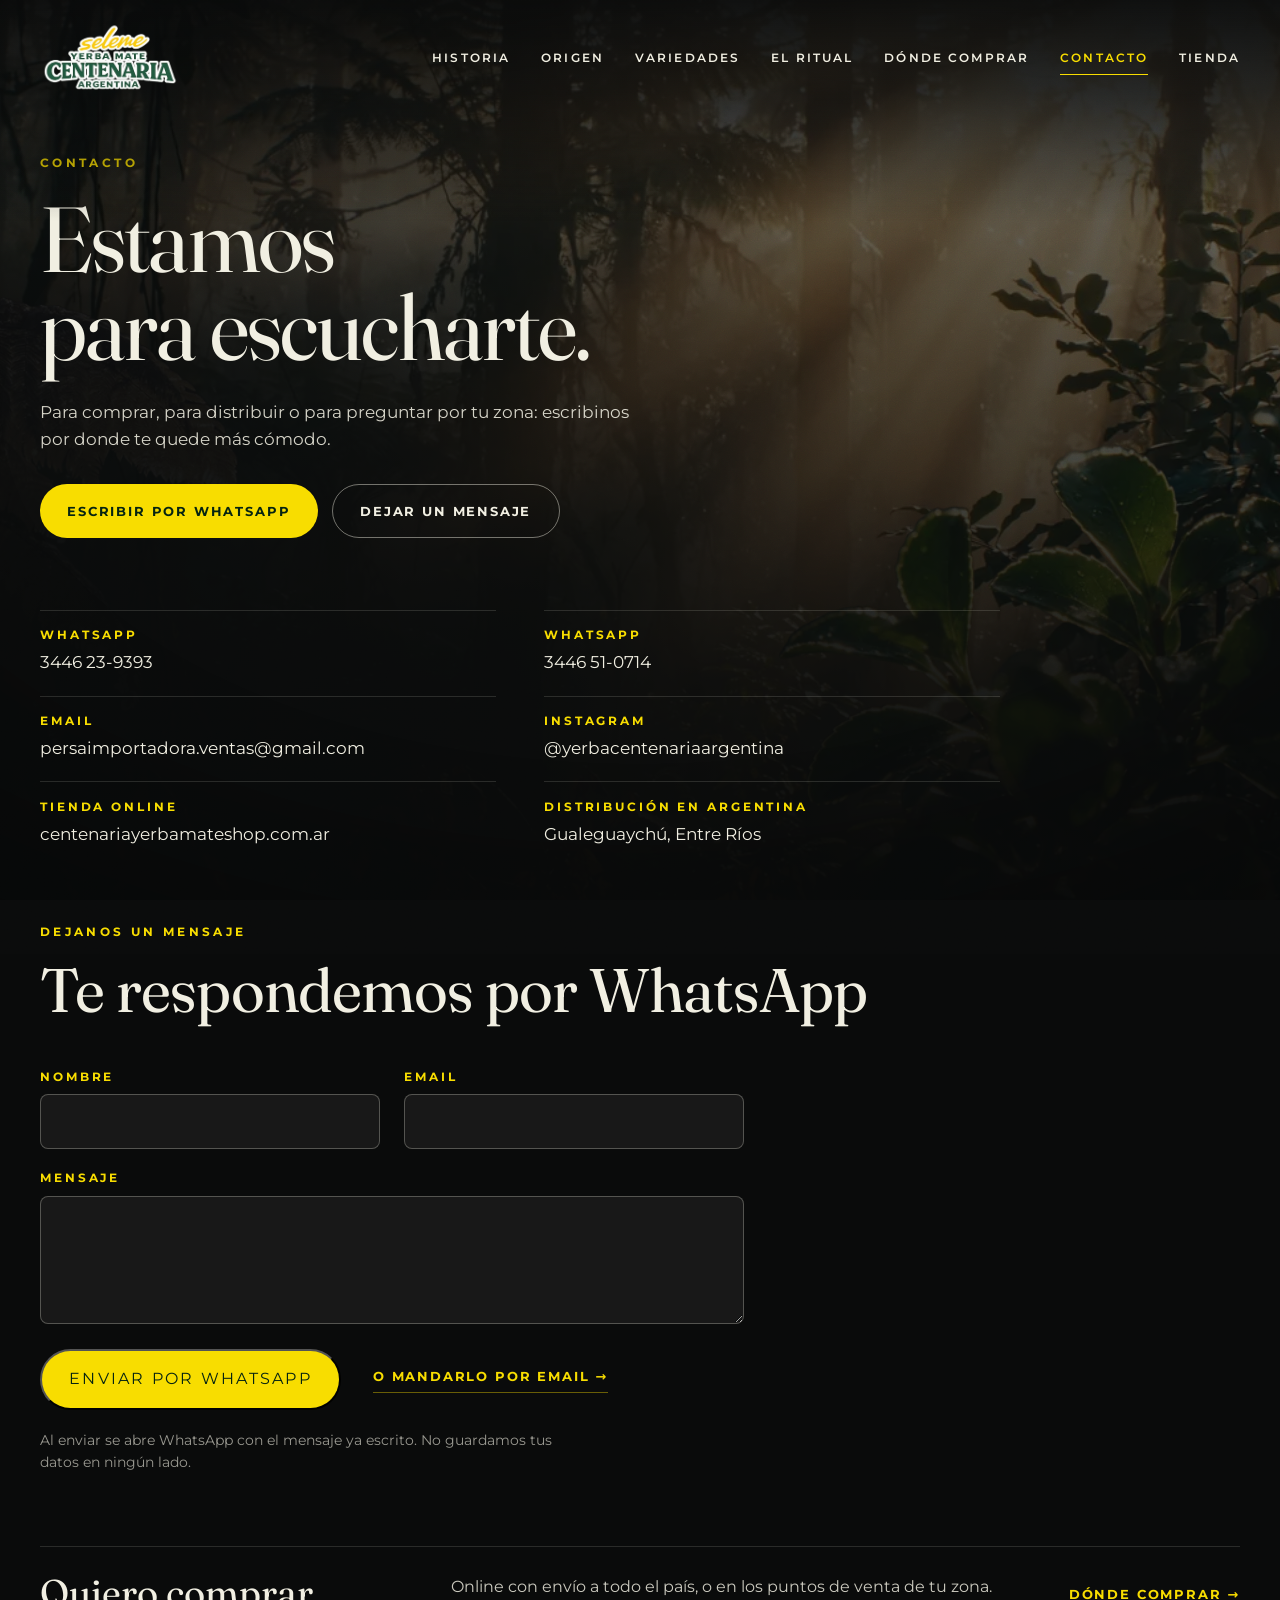
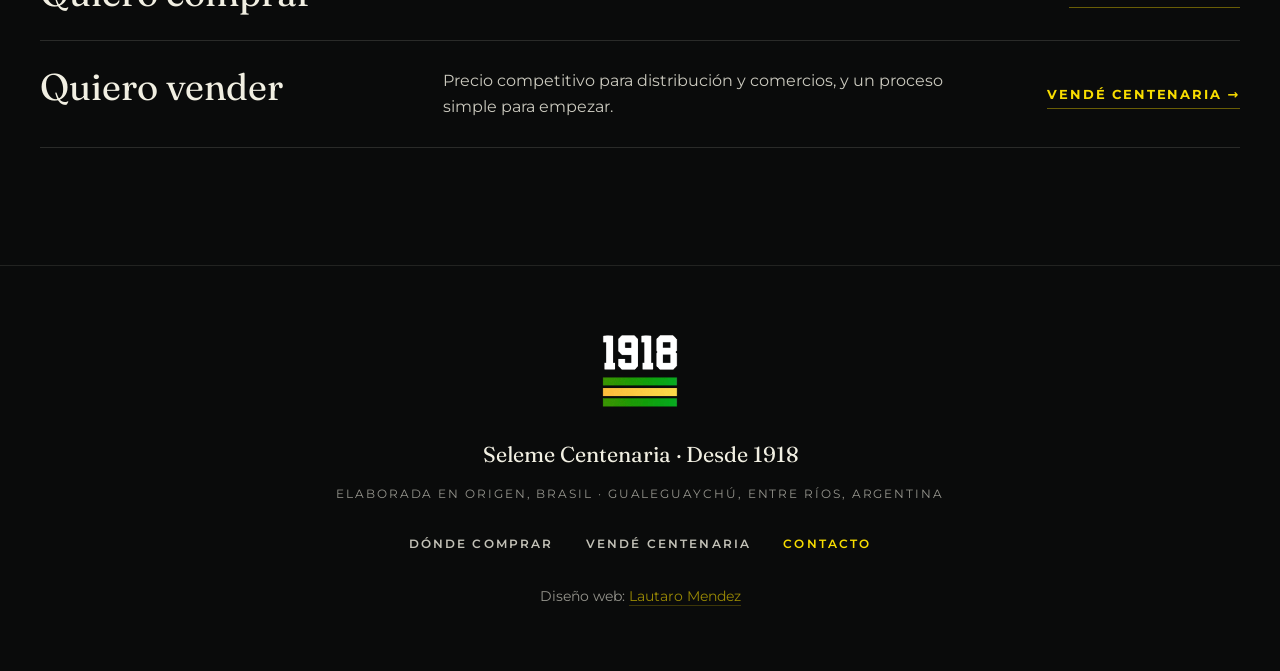
==== commit b20f3158: "El cartel en celular, contacto como pagina, y la cabecera que venia rota 1. EL CARTEL DE LA FABRICA " ====
--- a/contacto/index.html
+++ b/contacto/index.html
@@ -56,6 +56,7 @@
     <a href="/#variedades">Variedades</a>
     <a href="/#ritual">El ritual</a>
     <a href="/donde-comprar/">Dónde comprar</a>
+    <a href="/contacto/" aria-current="page">Contacto</a>
     <a class="cabecera__tienda" href="https://centenariayerbamateshop.com.ar/" target="_blank" rel="noopener">Tienda</a>
   </nav>
   <button class="cabecera__menu" id="menuBoton" type="button" aria-label="Abrir menú" aria-expanded="false" aria-controls="menu">
@@ -70,9 +71,11 @@
     <a href="/#historia">Historia</a>
     <a href="/#origen">Origen</a>
     <a href="/#variedades">Variedades</a>
+    <a href="/#porque">Por qué elegirla</a>
     <a href="/#ritual">El ritual</a>
     <a href="/donde-comprar/">Dónde comprar</a>
     <a href="/vende-centenaria/">Vendé Centenaria</a>
+    <a href="/contacto/" aria-current="page">Contacto</a>
     <a class="menu__tienda" href="https://centenariayerbamateshop.com.ar/" target="_blank" rel="noopener">Tienda</a>
   </nav>
   <div class="menu__contacto">
--- a/css/estilo.css
+++ b/css/estilo.css
@@ -1,706 +1,749 @@
-/* =========================================================================
-   Seleme Centenaria — hoja unica.
-   Tokens sampleados del packaging real (ver material/SISTEMA-DISENO.md).
-   Los contrastes de esta paleta estan MEDIDOS, no estimados.
-   ========================================================================= */
-
-:root{
-  /* superficies oscuras: la marca vive aca */
-  --selva:#03200F; --verde-hondo:#06381C; --verde:#0D6631; --verde-vivo:#1FA152;
-  /* superficies claras */
-  --papel:#F7F5EC; --blanco:#FFF; --gris-pack:#E1DCDA;
-  /* tinta */
-  --crema:#F1EFE2; --tinta:#062411; --tinta-suave:#3A5843;
-  /* accion */
-  --oro:#F8DD00; --oro-hondo:#806600;
-
-  /* Fondo/velo NEUTRO. El verde marca (--selva) tenia sentido cuando el mundo era
-     una ilustracion de tres tintas; sobre foto tinta todo de verde y se come el
-     grado calido. El verde sigue vivo en superficies y bloques, no en el velo. */
-  --fondo:#0A0B0B;
-
-  --display-1:clamp(2.75rem,7.2vw,7rem);
-  --display-2:clamp(2rem,4.8vw,4.25rem);
-  --display-3:clamp(1.5rem,2.9vw,2.5rem);   /* fichas, pasos, puertas, contacto */
-  --dato:clamp(3.5rem,13vw,10rem);
-  --radio-card:14px; --radio-chip:999px;
-  --body-lg:clamp(1.0625rem,1.15vw,1.25rem);
-  --etiqueta:.75rem;
-
-  --seccion:clamp(5.5rem,13vh,11rem);
-  --ancho:1400px;
-  --gotera:clamp(1rem,4vw,2.5rem);
-
-  --disco:clamp(200px,43vh,430px);   /* diametro del sol / sello: va en vh porque
-                                        el radio del sol en el shader esta en alto de pantalla */
-}
-
-*,*::before,*::after{box-sizing:border-box}
-html{-webkit-text-size-adjust:100%;scroll-behavior:smooth}
-/* la cabecera es fija: sin esto los anclajes dejan el titulo abajo de la barra */
-[id]{scroll-margin-top:clamp(5rem,11vh,7rem)}
-body{
-  margin:0; background:var(--fondo); color:var(--crema);
-  font:400 1rem/1.62 Montserrat,system-ui,-apple-system,Segoe UI,sans-serif;
-  overflow-x:hidden;
-}
-img{max-width:100%;display:block}
-a{color:inherit}
-
-.saltar{position:absolute;left:-9999px;top:0;z-index:99;background:var(--oro);color:var(--tinta);
-  padding:.7rem 1.1rem;font-weight:700;border-radius:0 0 6px 0}
-.saltar:focus{left:0}
-
-:focus-visible{outline:3px solid var(--oro);outline-offset:3px;border-radius:2px}
-
-/* ============================== CORTINA DE ENTRADA ==============================
-   Solo existe si el script inline del <head> puso .cargando, y ese mismo script
-   la retira pase lo que pase. Nunca puede dejar la pagina encerrada.
-   El bloque se apoya abajo a la izquierda con la misma gotera y el mismo ancho
-   maximo que el hero: cuando el telon sube, el titulo cae donde estaba el anio. */
-.cortina{position:fixed;inset:0;z-index:50;display:none;
-  align-content:end;background:var(--fondo);will-change:transform}
-.cargando .cortina{display:grid}
-.cortina--fuera{transform:translateY(-101%)}
-
-.cortina__caja{width:100%;max-width:var(--ancho);margin:0 auto;
-  padding:0 var(--gotera) clamp(2.5rem,7vh,4.5rem)}
-.cortina__marca{margin:0 0 clamp(1rem,2.2vh,1.6rem);font-size:var(--etiqueta);
-  font-weight:700;letter-spacing:.28em;text-transform:uppercase;color:var(--oro)}
-.cortina__anio{margin:0;font-family:Fraunces,Georgia,serif;font-weight:400;
-  font-size:clamp(4.5rem,17vw,13.5rem);line-height:.80;letter-spacing:-.035em;color:var(--crema);
-  font-variant-numeric:tabular-nums;font-feature-settings:'tnum' 1}
-.cortina__pie{margin:clamp(1rem,2.4vh,1.8rem) 0 0;font-size:var(--body-lg);
-  color:var(--crema);opacity:.52}
-
-/* Riel de carga: linea al ras del borde inferior, se llena con scaleX. No es un
-   adorno vertical — marca cuanto falta, que es su unico trabajo. */
-.cortina__riel{position:absolute;left:0;right:0;bottom:0;height:2px;
-  background:rgba(241,239,226,.10)}
-.cortina__avance{display:block;height:100%;width:100%;background:var(--oro);
-  transform:scaleX(0);transform-origin:0 50%;will-change:transform}
-
-.visualmente-oculto{position:absolute;width:1px;height:1px;overflow:hidden;
-  clip-path:inset(50%);white-space:nowrap}
-
-@media (prefers-reduced-motion:reduce){
-  .cortina--fuera{transform:none;display:none}
-}
-
-/* ============================== EL MUNDO ==============================
-   Fondo unico y FIJO. No pertenece al hero: sobrevive a todas las secciones,
-   que es lo que hace que el scroll se sienta una sola toma y no seis bloques. */
-.mundo{position:fixed;inset:0;z-index:0;overflow:hidden;background:var(--fondo)}
-.mundo__capas{position:absolute;inset:0}
-.mundo__capa{position:absolute;inset:0;width:100%;height:100%;object-fit:cover;
-  object-position:60% 50%}
-/* El sol del respaldo sin WebGL. Con WebGL lo dibuja el shader (lo ocluye la cresta). */
-.mundo__sol{position:absolute;left:62%;top:46%;width:var(--disco);height:var(--disco);
-  margin:calc(var(--disco) / -2) 0 0 calc(var(--disco) / -2);border-radius:50%;
-  background:radial-gradient(circle at 50% 50%,#FFF6C8 0 34%,var(--oro) 45%,rgba(248,221,0,.45) 58%,rgba(248,221,0,0) 72%);
-  filter:blur(1px)}
-.mundo__lienzo{position:absolute;inset:0;width:100%;height:100%;opacity:0;
-  transition:opacity .9s ease}
-.mundo--webgl .mundo__lienzo{opacity:1}
-/* Las capas <img> NO se esconden cuando entra el WebGL, aunque el canvas las tape:
-   un <canvas> no puede ser candidato a LCP nunca, asi que si las ocultamos el LCP
-   se va al bloque de texto mas grande del hero — que aparece despues de la cortina.
-   Pintadas debajo, el LCP es la imagen del mundo y ocurre con la cortina puesta.
-   Cuestan una capa de composicion; el canvas es opaco (alpha:false), no se ven. */
-.mundo--webgl .mundo__capas{contain:paint}
-
-/* Velo calibrado, NO elegido: oscurece la esquina de abajo a la izquierda, que es donde
-   viven la volanta, el H1 y los botones. Se mide con tools/contraste-hero.cjs. */
-.mundo__velo{position:absolute;inset:0;pointer-events:none;
-  background:
-    /* piso: sostiene bajada, botones y pista */
-    linear-gradient(to top,rgba(10,11,11,.95) 0,rgba(10,11,11,.80) 24%,rgba(10,11,11,.30) 48%,rgba(10,11,11,0) 74%),
-    /* columna de texto: el H1 llega hasta ~60% de ancho y se mete en la ladera
-       iluminada. Este es el que lo levanta de 2,37:1 a AA sin apagar la loma. */
-    radial-gradient(96% 96% at 0% 72%,rgba(10,11,11,.96) 0,rgba(10,11,11,.74) 38%,rgba(10,11,11,.26) 60%,rgba(10,11,11,0) 78%)}
-
-/* Cortina de la cabecera: la nav cae justo sobre el cielo crema, que es la zona
-   mas clara del cuadro. Va pegada a la cabecera y no al velo para que no oscurezca
-   el amanecer entero. */
-.cabecera::before{content:'';position:absolute;inset:0 0 auto;height:190%;pointer-events:none;
-  background:linear-gradient(to bottom,rgba(10,11,11,.92) 0,rgba(10,11,11,.62) 42%,rgba(10,11,11,0) 100%)}
-.cabecera > *{position:relative}
-
-@media (max-width:900px){
-  /* En el celular el texto ocupa todo el ancho y no hay esquina oscura donde
-     esconderse: el velo tiene que ser una banda, no una esquina. */
-  .mundo__velo{background:
-    linear-gradient(to top,rgba(10,11,11,.97) 0,rgba(10,11,11,.93) 34%,rgba(10,11,11,.72) 56%,rgba(10,11,11,.18) 76%,rgba(10,11,11,0) 92%)}
-}
-
-/* Salio el sol, se enfrio en sello y el mundo baja la luz para que se pueda leer
-   encima. No es un truco de legibilidad puesto despues: es el mismo gesto del
-   capitulo. El JS la sube; si no corre, queda en 0 y el fondo se ve entero. */
-.mundo__sombra{position:absolute;inset:0;pointer-events:none;background:var(--fondo);opacity:0}
-
-/* Grano: le saca el brillo digital al grabado y unifica capas generadas con foto real. */
-/* El grano se MUEVE. Una textura de ruido quieta se lee como suciedad pegada al
-   vidrio; saltando de posicion a ~14 fps se lee como emulsion. inset negativo para
-   que el desplazamiento no descubra los bordes. */
-@keyframes granoSalta{
-  0%{transform:translate(0,0)}      12.5%{transform:translate(-2%,-3%)}
-  25%{transform:translate(-4%,2%)}  37.5%{transform:translate(3%,-4%)}
-  50%{transform:translate(-3%,3%)}  62.5%{transform:translate(4%,1%)}
-  75%{transform:translate(1%,-2%)}  87.5%{transform:translate(-1%,4%)}
-}
-.grano{position:fixed;inset:-6%;z-index:2;pointer-events:none;opacity:.26;mix-blend-mode:overlay;
-  animation:granoSalta .58s steps(1) infinite;will-change:transform;
-  background-image:url("data:image/svg+xml,%3Csvg xmlns='http://www.w3.org/2000/svg' width='160' height='160'%3E%3Cfilter id='n'%3E%3CfeTurbulence type='fractalNoise' baseFrequency='.9' numOctaves='3'/%3E%3C/filter%3E%3Crect width='160' height='160' filter='url(%23n)' opacity='.5'/%3E%3C/svg%3E")}
-
-/* Vinieta: cierra el cuadro y empuja la mirada al centro. Va con el grano, no
-   con el velo: el velo esta calibrado para contraste y no se toca por estetica. */
-.vineta{position:fixed;inset:0;z-index:2;pointer-events:none;
-  background:radial-gradient(118% 92% at 50% 46%,transparent 42%,rgba(0,0,0,.30) 78%,rgba(0,0,0,.58) 100%)}
-
-@media (prefers-reduced-motion:reduce){ .grano{animation:none} }
-
-/* ============================== EL DISCO ==============================
-   Sol -> sello 1918. El disco vive solo en el hero: el sol se enfria en el
-   sello y con el manifiesto se retira. No sigue a los capitulos. */
-.disco{position:fixed;left:50%;top:50%;z-index:1;width:var(--disco);height:var(--disco);
-  margin:calc(var(--disco) / -2) 0 0 calc(var(--disco) / -2);pointer-events:none;opacity:0}
-.sello{width:100%;height:100%;overflow:visible;
-  /* el resplandor calido es el calor que le queda al disco de haber sido el sol */
-  filter:drop-shadow(0 0 70px rgba(248,221,0,.20)) drop-shadow(0 18px 50px rgba(10,11,11,.6))}
-.sello__fondo{fill:var(--verde-hondo)}
-.sello__aro{fill:none;stroke:var(--oro);stroke-width:2.2}
-.sello__aro--int{stroke-width:1.2}
-.sello__texto{fill:var(--crema);text-anchor:middle;font-family:Fraunces,Georgia,serif}
-.sello__arco{font-size:17px;font-style:italic;font-weight:500;letter-spacing:.05em;fill:var(--oro)}
-.sello__anio{font-size:19px;letter-spacing:.34em;fill:var(--oro)}
-.sello__nom{font-size:42px;font-weight:500}
-.sello__pie{font-size:13px;letter-spacing:.13em;font-family:Montserrat,sans-serif;
-  fill:var(--crema);opacity:.85}
-
-/* --- el mate (ritual): el mismo disco, vuelto boca del mate vista desde arriba.
-   Lo enciende y lo transforma el timeline del ritual (main.js). El vapor es lo
-   unico que se mueve solo: tres hilos que suben y se disuelven. --- */
-.mate__vapor path{fill:none;stroke:var(--crema);stroke-width:2.2;stroke-linecap:round;
-  opacity:0;animation:vapor 3.4s ease-in-out infinite}
-.mate__vapor path:nth-child(2){animation-delay:-1.1s}
-.mate__vapor path:nth-child(3){animation-delay:-2.3s}
-@keyframes vapor{0%{transform:translateY(0);opacity:0}25%{opacity:.5}100%{transform:translateY(-26px);opacity:0}}
-@media (prefers-reduced-motion:reduce){.mate__vapor path{animation:none;opacity:.35}}
-
-/* ============================== CABECERA ============================== */
-.cabecera{position:fixed;inset:0 0 auto;z-index:5;display:flex;align-items:center;
-  justify-content:space-between;gap:1.5rem;padding:clamp(.9rem,2vh,1.5rem) var(--gotera)}
-.cabecera__marca img{width:clamp(112px,11vw,158px);height:auto}
-.cabecera__nav{display:flex;align-items:center;gap:clamp(1rem,2.4vw,2.2rem)}
-.cabecera__nav a{text-decoration:none;font-size:var(--etiqueta);font-weight:600;
-  letter-spacing:.18em;text-transform:uppercase;color:var(--crema);padding:.4rem 0;
-  border-bottom:1px solid transparent;transition:border-color .25s,color .25s}
-.cabecera__nav a:hover{border-bottom-color:var(--oro);color:var(--oro)}
-.cabecera__tienda{color:var(--oro)}
-/* En movil el menu de pantalla completa reemplaza a la nav entera: en la
-   cabecera quedan solo la marca y la hamburguesa. Tienda vive dentro del menu. */
-@media (max-width:760px){.cabecera__nav{display:none}}
-
-/* --- hamburguesa (solo movil) --- */
-.cabecera__menu{display:none;flex-direction:column;justify-content:center;align-items:center;
-  gap:7px;width:44px;height:44px;margin:0 -10px 0 -.4rem;padding:0;background:none;border:0;
-  cursor:pointer}
-.cabecera__menu span{display:block;width:24px;height:2px;border-radius:2px;
-  background:var(--crema);transition:background .25s}
-.cabecera__menu:hover span{background:var(--oro)}
-@media (max-width:760px){.cabecera__menu{display:flex}}
-
-/* ============================== MENU MOVIL ==============================
-   Pantalla completa y con fondo propio (no un velo): mientras se elige a donde
-   ir, el mundo no tiene que competir con la lectura. Links centrados en
-   Fraunces, la X donde estaba la hamburguesa, y los contactos reales abajo. */
-.menu{position:fixed;inset:0;z-index:6;display:flex;flex-direction:column;align-items:center;
-  text-align:center;background:var(--fondo);
-  padding:clamp(.9rem,2vh,1.5rem) var(--gotera) max(2rem,env(safe-area-inset-bottom));
-  opacity:0;visibility:hidden;transition:opacity .3s ease,visibility 0s .3s}
-html.menu-abierto .menu{opacity:1;visibility:visible;transition:opacity .3s ease}
-@media (min-width:761px){.menu{display:none}}
-.menu__cerrar{position:absolute;top:clamp(.9rem,2vh,1.5rem);right:calc(var(--gotera) - 10px);
-  width:44px;height:44px;padding:0;background:none;border:0;cursor:pointer}
-.menu__cerrar::before,.menu__cerrar::after{content:'';position:absolute;left:50%;top:50%;
-  width:26px;height:2px;border-radius:2px;background:var(--crema);transition:background .25s}
-.menu__cerrar::before{transform:translate(-50%,-50%) rotate(45deg)}
-.menu__cerrar::after{transform:translate(-50%,-50%) rotate(-45deg)}
-.menu__cerrar:hover::before,.menu__cerrar:hover::after{background:var(--oro)}
-.menu__marca{margin:.7rem 0 0;font-size:var(--etiqueta);font-weight:700;letter-spacing:.28em;
-  text-transform:uppercase;color:var(--oro)}
-.menu__nav{flex:1;display:flex;flex-direction:column;justify-content:center;
-  gap:clamp(.9rem,2.6vh,1.5rem)}
-.menu__nav a{text-decoration:none;font-family:Fraunces,Georgia,serif;font-weight:400;
-  font-size:clamp(1.7rem,6.5vh,2.4rem);line-height:1.05;color:var(--crema);
-  opacity:0;transform:translateY(12px);transition:opacity .35s ease,transform .35s ease,color .25s}
-.menu__nav a:hover,.menu__nav a:active{color:var(--oro)}
-.menu__nav .menu__tienda{color:var(--oro)}
-html.menu-abierto .menu__nav a{opacity:1;transform:none}
-html.menu-abierto .menu__nav a:nth-child(2){transition-delay:.04s}
-html.menu-abierto .menu__nav a:nth-child(3){transition-delay:.08s}
-html.menu-abierto .menu__nav a:nth-child(4){transition-delay:.12s}
-html.menu-abierto .menu__nav a:nth-child(5){transition-delay:.16s}
-html.menu-abierto .menu__nav a:nth-child(6){transition-delay:.2s}
-html.menu-abierto .menu__nav a:nth-child(7){transition-delay:.24s}
-.menu__contacto{position:relative;display:flex;flex-direction:column;gap:.55rem;
-  padding-top:1.4rem}
-.menu__contacto::before{content:'';position:absolute;top:0;left:50%;width:3rem;height:1px;
-  margin-left:-1.5rem;background:rgba(241,239,226,.25)}
-.menu__contacto a{text-decoration:none;font-size:.8125rem;letter-spacing:.06em;
-  color:var(--crema);opacity:.8;transition:color .25s,opacity .25s}
-.menu__contacto a:hover{color:var(--oro);opacity:1}
-@media (prefers-reduced-motion:reduce){.menu,.menu__nav a{transition:none}}
-
-/* ============================== TIPOGRAFIA ============================== */
-.volanta{margin:0;font-size:var(--etiqueta);font-weight:700;letter-spacing:.28em;
-  text-transform:uppercase;color:var(--oro)}
-
-/* ============================== HERO ============================== */
-main{position:relative;z-index:3}
-.hero{position:relative;min-height:100svh;display:flex;flex-direction:column;
-  justify-content:flex-end;padding:0 var(--gotera) clamp(2.5rem,7vh,4.5rem);
-  max-width:var(--ancho);margin:0 auto}
-.hero__caja{max-width:min(46rem,62%)}
-@media (max-width:900px){.hero__caja{max-width:100%}}
-.hero__volanta{margin-bottom:clamp(1rem,2.2vh,1.6rem)}
-.hero__titulo{margin:0;font-family:Fraunces,Georgia,serif;font-weight:400;
-  font-size:var(--display-1);line-height:.94;letter-spacing:-.018em;
-  color:var(--crema)}
-.linea{display:block;overflow:hidden;padding-bottom:.06em}
-.linea>span{display:block;will-change:transform}
-.hero__bajada{margin:clamp(1.2rem,3vh,2rem) 0 0;max-width:38rem;font-size:var(--body-lg);
-  color:var(--crema)}
-.hero__acciones{display:flex;flex-wrap:wrap;gap:.9rem;margin-top:clamp(1.6rem,3.4vh,2.4rem)}
-
-.boton{display:inline-flex;align-items:center;gap:.6rem;text-decoration:none;
-  padding:.95rem 1.7rem;font-size:.8125rem;font-weight:700;letter-spacing:.14em;
-  text-transform:uppercase;border-radius:999px;transition:transform .25s,background .25s,color .25s,border-color .25s}
-.boton--oro{background:var(--oro);color:var(--tinta)}          /* 12,09:1 */
-.boton--oro:hover{transform:translateY(-2px);background:#FFEA3D}
-.boton--linea{border:1px solid rgba(241,239,226,.45);color:var(--crema)}
-.boton--linea:hover{border-color:var(--oro);color:var(--oro)}
-
-.hero__pista{position:absolute;right:var(--gotera);bottom:clamp(2.5rem,7vh,4.5rem);margin:0;
-  display:flex;align-items:center;gap:.9rem;font-size:var(--etiqueta);font-weight:600;
-  letter-spacing:.24em;text-transform:uppercase;color:var(--crema);opacity:.75}
-.hero__pista-linea{display:block;width:clamp(38px,6vw,74px);height:1px;background:var(--oro);
-  transform-origin:left;animation:pista 2.6s ease-in-out infinite}
-@keyframes pista{0%,100%{transform:scaleX(.35)}50%{transform:scaleX(1)}}
-@media (max-width:900px){.hero__pista{display:none}}
-
-/* ============================== MANIFIESTO ==============================
-   Bloque corto y grande, justo donde el sello del hero termina de asentarse.
-   No lleva numero: no es un capitulo del recorrido, es la razon de todo. */
-.manifiesto{position:relative;max-width:var(--ancho);margin:0 auto;
-  padding:var(--seccion) var(--gotera)}
-.manifiesto__titulo{margin:1.4rem 0 0;font-family:Fraunces,Georgia,serif;font-weight:400;
-  font-size:var(--display-1);line-height:.96;letter-spacing:-.02em;color:var(--crema);
-  max-width:min(30rem,72%)}
-@media (max-width:900px){.manifiesto__titulo{max-width:100%}}
-.manifiesto__cuerpo{margin:clamp(2rem,5vh,3.5rem) 0 0 auto;max-width:34rem}
-.manifiesto__cuerpo p{margin:0 0 1.2rem;font-size:var(--body-lg);color:var(--crema)}
-.manifiesto__remate{margin:0 !important;font-family:Fraunces,Georgia,serif;
-  font-style:italic;color:var(--oro) !important}
-
-/* ============================== CAPITULOS OSCUROS ==============================
-   El mundo sigue detras de todo esto. Las secciones no traen fondo propio: lo que
-   las hace legibles es .mundo__sombra, que el JS sube al entrar al primer capitulo.
-   Asi el scroll es una sola toma y no una pila de bloques. */
-/* ============================== PASAJES ==============================
-   El tramo vacio entre capitulo y capitulo donde el mundo recupera la pantalla:
-   el texto ya se fue, el velo se levanta y el cruce de escenas pasa a la vista
-   (main.js). Solo existen con el motor andando y con scroll animado
-   (html.con-pasajes): sin JS o sin WebGL serian agujeros en blanco. */
-.pasaje{height:0}
-.con-pasajes .pasaje{height:130vh}
-@media (max-width:900px){.con-pasajes .pasaje{height:120vh}}
-
-.cap{position:relative;max-width:var(--ancho);margin:0 auto;
-  padding:var(--seccion) var(--gotera)}
-.cap__cabeza{max-width:min(32rem,62%)}
-@media (max-width:900px){.cap__cabeza{max-width:100%}}
-.cap__titulo{margin:1.4rem 0 0;font-family:Fraunces,Georgia,serif;font-weight:400;
-  font-size:var(--display-2);line-height:.98;letter-spacing:-.015em;color:var(--crema)}
-/* Asimetria: la entrada NO va debajo del titulo a lo ancho, va corrida a la derecha.
-   Es lo que evita el powerpoint de texto-izquierda / imagen-derecha repetido. */
-.cap__cuerpo{margin:clamp(2rem,5vh,3.5rem) 0 0 auto;max-width:36rem}
-.cap__entrada{margin:0;font-size:var(--body-lg);color:var(--crema)}
-
-/* ============================== LA RAMA ==============================
-   La misma rama de yerba del frente del hero (recortada por tools/rama.cjs),
-   suelta en primer plano del cierre. En historia y ritual se saco el 20-sep:
-   caia sobre el mismo rincon que el primer plano WebGL de la escena (frentes.cjs)
-   y quedaban dos ramas apiladas. Se mueve a otra velocidad que el
-   fondo (main.js) y esa diferencia es la profundidad. z-index negativo: queda
-   arriba del mundo pero abajo de todo el contenido de main. El sangrado hasta
-   el borde del viewport lo clipa el overflow-x:hidden del body. */
-.rama{position:absolute;z-index:-1;pointer-events:none}
-.rama img{width:100%;height:auto;filter:brightness(.9) blur(1px)}
-.rama--cierre{top:1%;right:calc((100% - 100vw)/2);width:clamp(220px,21vw,330px)}
-/* en pantalla angosta se pisaria con el texto: no va */
-@media (max-width:760px){.rama{display:none}}
-
-/* --- el anio que cuenta: el numero de la cortina, de vuelta, contando hasta hoy
-   con el scroll. En escritorio vive arriba a la derecha, en el hueco que deja
-   la cabeza (62%); en el celular se apila, alineado a la derecha. --- */
-.historia__anio{margin:clamp(2rem,5vh,3.5rem) 0 0;font-family:Fraunces,Georgia,serif;
-  font-weight:400;font-size:var(--dato);line-height:.8;letter-spacing:-.035em;
-  color:var(--crema);opacity:.92;text-align:right;
-  font-variant-numeric:tabular-nums;font-feature-settings:'tnum' 1}
-@media (min-width:901px){
-  .historia__anio{position:absolute;right:var(--gotera);top:calc(var(--seccion) + .6rem);margin:0}
-}
-
-/* --- hitos: 1918 / +100 / Hoy --- */
-/* alineados ABAJO: la copia de archivo sube sobre el 1918 y los tres datos
-   quedan en la misma linea */
-.hitos{list-style:none;margin:clamp(3rem,8vh,6rem) 0 0;padding:0;
-  display:grid;gap:clamp(2rem,5vw,4rem);grid-template-columns:repeat(3,1fr);align-items:end}
-@media (max-width:820px){.hitos{grid-template-columns:1fr;gap:2.5rem}}
-.hito__dato{margin:0;font-family:Fraunces,Georgia,serif;font-weight:400;
-  font-size:clamp(3rem,7vw,5.5rem);line-height:.86;letter-spacing:-.03em;color:var(--oro)}
-.hito__texto{margin:1rem 0 0;max-width:24rem;color:var(--crema)}
-
-/* --- la copia de archivo: la foto real de la fabrica (tools/fabrica.cjs) en el
-   hito 1918, como una impresion apoyada sobre la mesa. El pie dice la verdad:
-   es la fabrica de HOY con filtro sepia, no una foto de 1918. --- */
-.archivo{margin:0 0 1.6rem;max-width:19rem;padding:.5rem .5rem 1rem;
-  background:#EDE6D3;color:var(--tinta);transform:rotate(-1.6deg);
-  box-shadow:0 18px 40px rgba(0,0,0,.55),0 2px 6px rgba(0,0,0,.35)}
-.archivo img{width:100%;height:auto;display:block;filter:contrast(1.04) sepia(.15)}
-.archivo figcaption{margin:.7rem .1rem 0;font-size:.75rem;line-height:1.4;
-  letter-spacing:.04em;color:var(--tinta-suave)}
-
-/* --- la cadena de causas: causa -> efecto -> lo que sentis --- */
-.cadena{margin:clamp(3rem,8vh,6rem) 0 0}
-.cadena__titulo{margin:0 0 1.6rem;font-size:var(--etiqueta);font-weight:700;
-  letter-spacing:.28em;text-transform:uppercase;color:var(--oro)}
-.cadena__lista{list-style:none;margin:0;padding:0}
-.cadena__lista li{display:grid;gap:.35rem 2rem;align-items:baseline;
-  grid-template-columns:minmax(0,1.1fr) minmax(0,1fr) minmax(0,1fr);
-  padding:1.15rem 0;border-top:1px solid rgba(241,239,226,.14)}
-.cadena__lista li:last-child{border-bottom:1px solid rgba(241,239,226,.14)}
-.cadena__causa{font-weight:600;color:var(--crema)}
-.cadena__efecto{color:var(--crema);opacity:.72}
-.cadena__sentis{font-family:Fraunces,Georgia,serif;font-size:1.0625rem;color:var(--oro)}
-@media (max-width:820px){
-  .cadena__lista li{grid-template-columns:1fr;gap:.25rem}
-  .cadena__efecto::before{content:"\2192 \00a0"}
-}
-
-/* ============================== VARIEDADES ==============================
-   Antes era "el claro": un velo de papel claro sobre el yerbal, con degradados de
-   entrada y salida. Cortaba la pelicula al medio y desentonaba con el resto — ahora
-   sigue la misma noche que los demas capitulos y la luz la ponen los envases desde
-   sus tarjetas blancas, que siguen siendo opacas. */
-.claro{position:relative;color:var(--crema);padding:calc(var(--seccion) + 3rem) 0}
-.claro__caja{max-width:var(--ancho);margin:0 auto;padding:0 var(--gotera)}
-.claro__titulo{margin:1.4rem 0 0;font-family:Fraunces,Georgia,serif;font-weight:400;
-  font-size:var(--display-2);line-height:.98;letter-spacing:-.015em;color:var(--crema)}
-.claro__bajada{margin:clamp(1.5rem,3vh,2.2rem) 0 0 auto;max-width:38rem;
-  font-size:var(--body-lg);color:var(--crema);opacity:.85}
-.claro__accion{margin:clamp(3rem,7vh,5rem) 0 0}
-
-/* --- fichas de variedad --- */
-.fichas{list-style:none;margin:clamp(3rem,7vh,5rem) 0 0;padding:0;
-  display:grid;gap:clamp(1.2rem,2.4vw,2rem);grid-template-columns:repeat(3,1fr)}
-@media (max-width:900px){.fichas{grid-template-columns:1fr;max-width:32rem;margin-inline:auto}}
-/* SIN TARJETA BLANCA. Los tres envases se paran DENTRO del mundo, sobre la
-   escena del yerbal, en vez de flotar en tres rectangulos blancos que cortaban
-   la pelicula al medio. Lo que los apoya no es una caja: es su sombra de
-   contacto. Y siguen siendo la FOTO REAL recortada con alfa — el envase no se
-   genera nunca, la IA le reescribe el microtexto de la etiqueta. */
-.ficha{display:flex;flex-direction:column}
-
-/* La peana da el piso comun: los tres envases apoyan en la MISMA linea aunque
-   midan distinto, y la elipse de abajo es lo que los pega al suelo. */
-.ficha__peana{position:relative;display:flex;align-items:flex-end;justify-content:center;
-  height:clamp(250px,28vw,360px);margin-bottom:clamp(1.4rem,3vh,2.2rem)}
-.ficha__peana::after{content:'';position:absolute;left:50%;bottom:-2px;
-  width:72%;height:26px;transform:translateX(-50%);border-radius:50%;
-  background:radial-gradient(ellipse at center,rgba(0,0,0,.62),rgba(0,0,0,0) 70%);
-  filter:blur(3px);pointer-events:none}
-/* El contraluz de la escena viene de arriba a la derecha: el filo calido sigue
-   la silueta del alfa (drop-shadow respeta el recorte, box-shadow no). */
-.ficha__foto{max-width:100%;height:100%;width:auto;object-fit:contain;
-  filter:drop-shadow(-3px -5px 10px rgba(255,196,92,.30))
-         drop-shadow(6px 14px 22px rgba(0,0,0,.55))}
-
-.ficha__cuerpo{display:flex;flex-direction:column;flex:1}
-.ficha__nombre{margin:0;font-family:Fraunces,Georgia,serif;font-weight:400;
-  font-size:var(--display-3);line-height:1.05;color:var(--crema)}
-.ficha__sub{margin:.4rem 0 0;font-size:var(--etiqueta);font-weight:700;
-  letter-spacing:.2em;text-transform:uppercase;color:var(--oro)}
-.ficha__texto{margin:1rem 0 1.5rem;color:var(--crema);opacity:.84}
-.chips{list-style:none;display:flex;flex-wrap:wrap;gap:.5rem;margin:auto 0 0;padding:0}
-.chips li{border:1px solid rgba(241,239,226,.28);border-radius:var(--radio-chip);
-  padding:.35rem .85rem;font-size:.75rem;font-weight:600;letter-spacing:.08em;
-  color:var(--crema)}
-
-/* --- perfil de sabor --- */
-.sabor{margin:clamp(3.5rem,8vh,6rem) 0 0}
-.sabor__titulo{margin:1.2rem 0 0;font-family:Fraunces,Georgia,serif;font-weight:400;
-  font-size:var(--display-3);color:var(--crema)}
-.sabor__bajada{margin:.9rem 0 0;max-width:44rem;color:var(--crema);opacity:.82}
-.escala{list-style:none;margin:clamp(2rem,4vh,3rem) 0 0;padding:0;
-  display:grid;grid-template-columns:repeat(3,1fr);gap:1.5rem;position:relative}
-/* La linea corre POR DEBAJO de los tres puntos: es el eje suave-intenso, no un adorno */
-.escala::before{content:'';position:absolute;left:6%;right:6%;top:9px;height:2px;
-  background:linear-gradient(to right,rgba(241,239,226,.22),var(--oro))}
-.escala__punto{position:relative;padding-top:2.4rem;text-align:center}
-.escala__punto::before{content:'';position:absolute;top:3px;left:50%;margin-left:-7px;
-  width:14px;height:14px;border-radius:50%;background:var(--fondo);
-  border:2px solid var(--oro)}
-.escala__nivel{display:block;font-size:var(--etiqueta);font-weight:700;
-  letter-spacing:.24em;text-transform:uppercase;color:var(--oro)}
-.escala__quien{display:block;margin-top:.5rem;font-family:Fraunces,Georgia,serif;
-  font-size:1.35rem;color:var(--crema)}
-.escala__nota{display:block;margin-top:.3rem;font-size:.875rem;color:var(--crema);opacity:.75}
-/* En pantalla angosta la escala horizontal es ilegible: se apila y la linea se va */
-@media (max-width:700px){
-  .escala{grid-template-columns:1fr;gap:1.6rem}
-  .escala::before{display:none}
-  .escala__punto{padding:0 0 0 2rem;text-align:left}
-  .escala__punto::before{top:6px;left:0;margin:0}
-}
-
-/* ============================== EL RITUAL ============================== */
-.pasos{list-style:none;margin:clamp(3rem,7vh,5rem) 0 0;padding:0;
-  display:grid;gap:0;max-width:52rem;margin-left:auto}
-.paso{display:grid;grid-template-columns:auto 1fr;gap:.4rem 1.8rem;
-  padding:1.6rem 0;border-top:1px solid rgba(241,239,226,.14)}
-.paso:last-child{border-bottom:1px solid rgba(241,239,226,.14)}
-.paso__n{grid-row:span 2;margin:0;font-family:Fraunces,Georgia,serif;font-size:1.5rem;
-  line-height:1;color:var(--oro)}
-.paso__titulo{margin:0;font-family:Fraunces,Georgia,serif;font-weight:400;
-  font-size:var(--display-3);line-height:1.1;color:var(--crema)}
-.paso__texto{margin:.5rem 0 0;color:var(--crema);opacity:.82}
-.tip{margin:clamp(2rem,4vh,3rem) 0 0 auto;max-width:52rem;padding-left:1.1rem;
-  border-left:2px solid var(--oro);color:var(--oro)}
-.tip strong{font-weight:700}
-
-/* ============================== RITUAL FIJADO ==============================
-   Con el motor andando (html.ritual-fijo, la pone ritualFijo() en main.js) la
-   seccion se fija como el hero: el disco vuelve como la boca del mate y los
-   cinco pasos lo transforman con el scroll, de a UNO, apilados en el mismo
-   lugar. Sin JS o sin WebGL esta regla no existe y queda la lista de siempre.
-   Escritorio: cabeza y paso a la izquierda, el mate a la derecha (main.js lo
-   corre a left 73%). Celular: cabeza arriba, mate al medio, paso abajo. */
-.ritual-fijo .cap--ritual{min-height:100svh;display:flex;flex-direction:column;
-  justify-content:center;padding-top:clamp(5rem,12vh,8rem);padding-bottom:clamp(2rem,5vh,4rem)}
-.ritual-fijo .cap--ritual .pasos{position:relative;margin:clamp(1.6rem,4vh,3rem) 0 0;
-  max-width:min(30rem,44%);height:clamp(13rem,30vh,19rem)}
-.ritual-fijo .cap--ritual .paso{position:absolute;inset:0 auto auto 0;width:100%;
-  padding:0;border:0}
-.ritual-fijo .cap--ritual .tip{margin:0;max-width:min(30rem,44%)}
-@media (max-width:900px){
-  .ritual-fijo .cap--ritual{justify-content:flex-start;padding-top:clamp(4.5rem,11vh,6rem)}
-  .ritual-fijo .cap--ritual .pasos{position:absolute;left:var(--gotera);right:var(--gotera);
-    top:57svh;max-width:none;height:auto;margin:0}
-  .ritual-fijo .cap--ritual .paso__texto{font-size:.9375rem;line-height:1.5}
-  .ritual-fijo .cap--ritual .tip{position:absolute;left:var(--gotera);right:var(--gotera);
-    top:83svh;max-width:none;font-size:.875rem;line-height:1.45}
-}
-
-/* ============================== POR QUE ELEGIRLA ============================== */
-.beneficios{list-style:none;margin:clamp(3rem,7vh,5rem) 0 0;padding:0;
-  display:grid;gap:clamp(1.6rem,3vw,2.6rem);grid-template-columns:repeat(3,1fr)}
-@media (max-width:900px){.beneficios{grid-template-columns:repeat(2,1fr)}}
-@media (max-width:600px){.beneficios{grid-template-columns:1fr}}
-.beneficio h3{margin:0;font-family:Fraunces,Georgia,serif;font-weight:400;
-  font-size:1.5rem;line-height:1.1;color:var(--crema)}
-.beneficio p{margin:.6rem 0 0;color:var(--crema);opacity:.78}
-.cita{margin:clamp(3.5rem,8vh,6rem) 0 0;padding:0;max-width:min(34rem,70%)}
-.cita p{margin:0;font-family:Fraunces,Georgia,serif;font-style:italic;font-weight:400;
-  font-size:clamp(1.6rem,3.6vw,3rem);line-height:1.12;letter-spacing:-.01em;color:var(--oro)}
-
-/* ============================== DONDE COMPRAR / DISTRIBUI ==============================
-   Las dos secciones de negocio del plan (material/ARQUITECTURA-Y-SEO.md, 9 y 10)
-   como capitulos editoriales sobre la escena del amanecer. Nada de tarjetas:
-   hasta el 21-sep eran tres cajas en un solo cierre, la unica grilla que
-   quedaba en la home, justo en el remate. */
-/* las dos salidas de "donde comprar": renglones con filete, la misma gramatica
-   que la cadena de Origen. Titulo | texto | accion; en angosto se apilan. */
-.salidas{list-style:none;margin:clamp(3rem,8vh,6rem) 0 0;padding:0}
-.salida{display:grid;gap:.6rem 2.5rem;align-items:start;
-  grid-template-columns:minmax(0,.9fr) minmax(0,1.4fr) auto;
-  padding:clamp(1.4rem,3vh,2rem) 0;border-top:1px solid rgba(241,239,226,.14)}
-.salida:last-child{border-bottom:1px solid rgba(241,239,226,.14)}
-.salida__titulo{margin:0;font-family:Fraunces,Georgia,serif;font-weight:400;
-  font-size:var(--display-3);line-height:1.05;color:var(--crema)}
-.salida__texto{margin:0;max-width:34rem;color:var(--crema);opacity:.84}
-.salida__accion{margin:0;justify-self:end;align-self:center}
-@media (max-width:900px){
-  .salida{grid-template-columns:1fr;gap:.8rem}
-  .salida__accion{justify-self:start;margin-top:.4rem}
-}
-.enlace{text-decoration:none;font-size:.8125rem;font-weight:700;
-  letter-spacing:.14em;text-transform:uppercase;color:var(--oro);
-  border-bottom:1px solid rgba(248,221,0,.4);padding-bottom:.35rem;white-space:nowrap}
-.enlace:hover{border-bottom-color:var(--oro)}
-
-/* los cuatro pasos del mayorista, con el numeral de los hitos */
-.tramite{list-style:none;margin:clamp(3rem,8vh,6rem) 0 0;padding:0;
-  display:grid;gap:clamp(1.6rem,3vw,2.6rem);grid-template-columns:repeat(4,1fr)}
-@media (max-width:900px){.tramite{grid-template-columns:repeat(2,1fr)}}
-@media (max-width:520px){.tramite{grid-template-columns:1fr;gap:1.4rem}}
-.tramite__paso{padding-top:1rem;border-top:1px solid rgba(241,239,226,.14)}
-.tramite__num{display:block;font-family:Fraunces,Georgia,serif;font-weight:400;
-  font-size:clamp(2.4rem,4.5vw,3.6rem);line-height:.9;letter-spacing:-.03em;color:var(--oro)}
-.tramite__paso p{margin:.9rem 0 0;max-width:16rem;color:var(--crema)}
-.cap__acciones{display:flex;flex-wrap:wrap;align-items:center;gap:1rem 2rem;
-  margin:clamp(2.4rem,5vh,3.6rem) 0 0}
-
-/* ============================== REMATE ==============================
-   El ultimo plano: el sol que volvio a salir y la frase literal del hero, sin
-   texto de negocio encima. Se apoya abajo a la izquierda como el titulo del hero. */
-.remate{position:relative;max-width:var(--ancho);margin:0 auto;min-height:78vh;
-  display:flex;flex-direction:column;justify-content:flex-end;
-  padding:var(--seccion) var(--gotera) clamp(5rem,12vh,9rem)}
-.remate__titulo{margin:0;font-family:Fraunces,Georgia,serif;font-weight:400;
-  font-size:var(--display-1);line-height:.96;letter-spacing:-.02em;color:var(--crema);
-  max-width:min(44rem,80%)}
-@media (max-width:900px){.remate__titulo{max-width:100%}}
-.remate__frase{margin:clamp(1.2rem,2.6vh,1.8rem) 0 0;font-family:Fraunces,Georgia,serif;
-  font-style:italic;font-size:clamp(1.3rem,2.2vw,1.9rem);line-height:1.25;color:var(--oro)}
-
-/* el contacto vive en el pie, sobre fondo solido: es dato, no capitulo */
-.pie__contacto{max-width:var(--ancho);margin:0 auto;
-  padding:clamp(3.5rem,8vh,6rem) var(--gotera) clamp(2.5rem,6vh,4rem)}
-.pie__contacto + .pie__caja{border-top:1px solid rgba(241,239,226,.10)}
-.contacto__titulo{margin:0;font-family:Fraunces,Georgia,serif;font-weight:400;
-  font-size:var(--display-3);color:var(--crema)}
-.contacto__lista{list-style:none;margin:1.8rem 0 0;padding:0;
-  display:grid;gap:1.1rem 3rem;grid-template-columns:repeat(2,minmax(0,1fr));max-width:60rem}
-@media (max-width:700px){.contacto__lista{grid-template-columns:1fr}}
-.contacto__lista li{display:flex;flex-direction:column;gap:.3rem;
-  padding-top:.9rem;border-top:1px solid rgba(241,239,226,.14)}
-.contacto__lista span{font-size:var(--etiqueta);font-weight:700;letter-spacing:.24em;
-  text-transform:uppercase;color:var(--oro)}
-.contacto__lista a{color:var(--crema);text-decoration:none;font-size:var(--body-lg);
-  border-bottom:1px solid transparent;align-self:flex-start}
-.contacto__lista a:hover{border-bottom-color:var(--oro);color:var(--oro)}
-
-/* ============================== PIE ============================== */
-.pie{position:relative;z-index:3;background:var(--fondo);
-  border-top:1px solid rgba(241,239,226,.10)}
-.pie__caja{max-width:var(--ancho);margin:0 auto;
-  padding:clamp(3rem,7vh,5rem) var(--gotera);text-align:center}
-.pie__1918{width:92px;height:auto;margin:0 auto 1.6rem}
-.pie__marca{margin:0;font-family:Fraunces,Georgia,serif;font-size:1.35rem;color:var(--crema)}
-.pie__legal{margin:.7rem 0 0;font-size:var(--etiqueta);letter-spacing:.16em;
-  text-transform:uppercase;color:var(--crema);opacity:.6}
-.pie__credito{margin:1.6rem 0 0;font-size:.875rem;color:var(--crema);opacity:.6}
-.pie__credito a{color:var(--oro);text-decoration:none;border-bottom:1px solid rgba(248,221,0,.35)}
-/* las tres paginas internas (slugs del WordPress, indexados) se enlazan desde
-   el pie de todas las paginas, para que se rastreen desde la home */
-.pie__nav{display:flex;flex-wrap:wrap;justify-content:center;gap:.8rem 2rem;margin:1.6rem 0 0}
-.pie__nav a{font-size:var(--etiqueta);font-weight:600;letter-spacing:.18em;text-transform:uppercase;
-  color:var(--crema);text-decoration:none;opacity:.8;padding:.3rem 0;
-  border-bottom:1px solid transparent;transition:color .25s,border-color .25s}
-.pie__nav a:hover,.pie__nav a[aria-current]{color:var(--oro);opacity:1}
-.pie__nav a:hover{border-bottom-color:var(--oro)}
-
-/* ============================== PAGINAS INTERNAS ==============================
-   /donde-comprar/, /vende-centenaria/ y /contacto/: los slugs del WordPress, que
-   estan indexados. Sin motor ni cortina: el mundo queda quieto en la primera
-   pantalla del hero, con el velo cerrado, y reusan salidas, tramite, chips,
-   beneficios y la lista de contacto de la home. Lo propio de las paginas es el
-   buscador de puntos de venta y los formularios que arman un WhatsApp. */
-.mundo--quieto .mundo__sombra{opacity:.66}
-.pagina{position:relative;z-index:3;max-width:var(--ancho);margin:0 auto;
-  padding:clamp(7.5rem,17vh,11.5rem) var(--gotera) var(--seccion)}
-.pagina__titulo{margin:1.4rem 0 0;font-family:Fraunces,Georgia,serif;font-weight:400;
-  font-size:var(--display-1);line-height:.96;letter-spacing:-.02em;color:var(--crema);
-  max-width:min(40rem,82%)}
-@media (max-width:900px){.pagina__titulo{max-width:100%}}
-.pagina__bajada{margin:clamp(1.5rem,3vh,2.2rem) 0 0;max-width:38rem;font-size:var(--body-lg);
-  color:var(--crema);opacity:.88}
-.pagina__acciones{display:flex;flex-wrap:wrap;gap:.9rem;margin:clamp(1.6rem,3.4vh,2.4rem) 0 0}
-.pagina__bloque{margin:clamp(3.5rem,8vh,6rem) 0 0}
-.pagina__subtitulo{margin:1.2rem 0 0;font-family:Fraunces,Georgia,serif;font-weight:400;
-  font-size:var(--display-2);line-height:1;letter-spacing:-.015em;color:var(--crema)}
-.pagina .beneficios{margin-top:clamp(2rem,5vh,3rem)}
-.pagina .contacto__lista{margin-top:0}
-.pagina .salidas,.pagina .tramite{margin-top:clamp(2rem,5vh,3rem)}
-.oculto{display:none!important}
-
-/* --- el buscador de puntos de venta (/donde-comprar/, js/buscador.js) --- */
-.buscador{margin:clamp(2.5rem,6vh,4rem) 0 0;max-width:44rem}
-.buscador__cobertura{margin:0 0 1.6rem;font-family:Fraunces,Georgia,serif;font-weight:400;
-  font-size:var(--display-3);line-height:1.1;color:var(--crema)}
-.buscador__cobertura small{display:block;margin-top:.5rem;font-family:Montserrat,system-ui,sans-serif;
-  font-size:var(--etiqueta);font-weight:700;letter-spacing:.24em;text-transform:uppercase;color:var(--oro)}
-.buscador__resultado{margin:clamp(2rem,5vh,3rem) 0 0}
-.buscador__estado{margin:0 0 .6rem;font-size:var(--etiqueta);font-weight:700;letter-spacing:.24em;
-  text-transform:uppercase;color:var(--oro)}
-.puntos{list-style:none;margin:0;padding:0;display:grid;gap:0 3rem;
-  grid-template-columns:repeat(2,minmax(0,1fr));max-width:60rem}
-@media (max-width:700px){.puntos{grid-template-columns:1fr}}
-.punto{display:flex;flex-direction:column;align-items:flex-start;gap:.25rem;
-  padding:1rem 0;border-top:1px solid rgba(241,239,226,.14)}
-.punto__zona{font-size:var(--etiqueta);font-weight:700;letter-spacing:.2em;text-transform:uppercase;color:var(--oro)}
-.punto__nombre{font-family:Fraunces,Georgia,serif;font-size:1.35rem;line-height:1.1;color:var(--crema)}
-.punto__dato{color:var(--crema);opacity:.8}
-.punto a{text-decoration:none;border-bottom:1px solid rgba(241,239,226,.3)}
-.punto a:hover{color:var(--oro);opacity:1;border-bottom-color:var(--oro)}
-/* el estado vacio es el camino principal: mismo peso que el de exito */
-.vacio{max-width:40rem}
-.vacio__titulo{margin:0;font-family:Fraunces,Georgia,serif;font-weight:400;
-  font-size:var(--display-2);line-height:1;letter-spacing:-.015em;color:var(--crema)}
-.vacio__texto{margin:1.2rem 0 0;font-size:var(--body-lg);color:var(--crema);opacity:.88}
-
-/* --- campos: comparten buscador y formularios --- */
-.campos{display:grid;gap:0 1.5rem;grid-template-columns:repeat(2,minmax(0,1fr))}
-@media (max-width:640px){.campos{grid-template-columns:1fr}}
-.campo{display:flex;flex-direction:column;gap:.5rem;margin:0 0 1.2rem}
-.campo--ancho{grid-column:1 / -1}
-.campo>span{font-size:var(--etiqueta);font-weight:700;letter-spacing:.24em;text-transform:uppercase;color:var(--oro)}
-.campo input,.campo select,.campo textarea{width:100%;margin:0;padding:.85rem 1rem;font:inherit;
-  color:var(--crema);background:rgba(241,239,226,.06);border:1px solid rgba(241,239,226,.28);
-  border-radius:8px;transition:border-color .25s,background .25s}
-.campo input::placeholder,.campo textarea::placeholder{color:rgba(241,239,226,.45)}
-.campo input:focus,.campo select:focus,.campo textarea:focus{outline:none;border-color:var(--oro);
-  background:rgba(241,239,226,.09)}
-.campo select{appearance:none;-webkit-appearance:none;padding-right:2.8rem;cursor:pointer;
-  background-image:url("data:image/svg+xml;charset=utf-8,%3Csvg xmlns='http://www.w3.org/2000/svg' width='12' height='8' viewBox='0 0 12 8'%3E%3Cpath d='M1 1l5 5 5-5' fill='none' stroke='%23F1EFE2' stroke-width='1.6'/%3E%3C/svg%3E");
-  background-repeat:no-repeat;background-position:right 1rem center;background-size:.75rem}
-.campo select option{color:var(--tinta);background:var(--papel)}
-.campo textarea{min-height:8rem;resize:vertical}
-
-/* --- formularios: arman un WhatsApp, no mandan a ningun servidor --- */
-.formulario{margin:clamp(2rem,5vh,3rem) 0 0;max-width:44rem}
-.formulario__pie{display:flex;flex-wrap:wrap;align-items:center;gap:1rem 2rem;margin:.4rem 0 0}
-.formulario .boton{font:inherit;cursor:pointer}
-.formulario__ok{margin:1.4rem 0 0;padding:.9rem 1.1rem;border-left:2px solid var(--oro);
-  color:var(--crema);background:rgba(248,221,0,.08)}
-.formulario__ok a{color:var(--oro)}
-.formulario__nota{margin:1.2rem 0 0;max-width:34rem;font-size:.875rem;color:var(--crema);opacity:.62}
-/* la linea de variedades, en lista: nombre, subtitulo y presentaciones */
-.linea{list-style:none;margin:clamp(1.6rem,4vh,2.4rem) 0 0;padding:0;max-width:44rem}
-.linea>li{display:grid;grid-template-columns:minmax(0,1fr) auto;gap:.3rem 1.5rem;align-items:center;
-  padding:1.1rem 0;border-top:1px solid rgba(241,239,226,.14)}
-.linea>li:last-child{border-bottom:1px solid rgba(241,239,226,.14)}
-.linea__nombre{font-family:Fraunces,Georgia,serif;font-size:1.5rem;line-height:1.1;color:var(--crema)}
-.linea__sub{grid-column:1;font-size:var(--etiqueta);font-weight:700;letter-spacing:.2em;
-  text-transform:uppercase;color:var(--oro)}
-.linea .chips{grid-column:2;grid-row:1 / span 2;margin:0}
-.linea--compacta{margin-top:1.2rem;max-width:none}
-.linea--compacta>li{padding:.75rem 0}
-.linea--compacta .linea__nombre{font-size:1.2rem}
-.linea--compacta .chips{grid-row:1}
-@media (max-width:600px){
-  .linea>li{grid-template-columns:1fr}
-  .linea .chips,.linea--compacta .chips{grid-column:1;grid-row:auto;margin-top:.5rem}
-}
-
-/* ============================== MOTION ==============================
-   El respaldo NO vive aca: .reveal arranca visible y el JS lo baja. Si GSAP no carga,
-   la pagina se lee igual. Ver README y feedback_reveals_no_dejar_pagina_en_negro. */
-.reveal{opacity:1}
-
-@media (prefers-reduced-motion:reduce){
-  .hero__pista-linea{animation:none;transform:scaleX(1)}
-  .mundo__lienzo{transition:none}
-}
+/* =========================================================================
+   Seleme Centenaria — hoja unica.
+   Tokens sampleados del packaging real (ver material/SISTEMA-DISENO.md).
+   Los contrastes de esta paleta estan MEDIDOS, no estimados.
+   ========================================================================= */
+
+:root{
+  /* superficies oscuras: la marca vive aca */
+  --selva:#03200F; --verde-hondo:#06381C; --verde:#0D6631; --verde-vivo:#1FA152;
+  /* superficies claras */
+  --papel:#F7F5EC; --blanco:#FFF; --gris-pack:#E1DCDA;
+  /* tinta */
+  --crema:#F1EFE2; --tinta:#062411; --tinta-suave:#3A5843;
+  /* accion */
+  --oro:#F8DD00; --oro-hondo:#806600;
+
+  /* Fondo/velo NEUTRO. El verde marca (--selva) tenia sentido cuando el mundo era
+     una ilustracion de tres tintas; sobre foto tinta todo de verde y se come el
+     grado calido. El verde sigue vivo en superficies y bloques, no en el velo. */
+  --fondo:#0A0B0B;
+
+  --display-1:clamp(2.75rem,7.2vw,7rem);
+  --display-2:clamp(2rem,4.8vw,4.25rem);
+  --display-3:clamp(1.5rem,2.9vw,2.5rem);   /* fichas, pasos, puertas, contacto */
+  --dato:clamp(3.5rem,13vw,10rem);
+  --radio-card:14px; --radio-chip:999px;
+  --body-lg:clamp(1.0625rem,1.15vw,1.25rem);
+  --etiqueta:.75rem;
+
+  --seccion:clamp(5.5rem,13vh,11rem);
+  --ancho:1400px;
+  --gotera:clamp(1rem,4vw,2.5rem);
+
+  --disco:clamp(200px,43vh,430px);   /* diametro del sol / sello: va en vh porque
+                                        el radio del sol en el shader esta en alto de pantalla */
+}
+
+*,*::before,*::after{box-sizing:border-box}
+html{-webkit-text-size-adjust:100%;scroll-behavior:smooth}
+/* la cabecera es fija: sin esto los anclajes dejan el titulo abajo de la barra */
+[id]{scroll-margin-top:clamp(5rem,11vh,7rem)}
+body{
+  margin:0; background:var(--fondo); color:var(--crema);
+  font:400 1rem/1.62 Montserrat,system-ui,-apple-system,Segoe UI,sans-serif;
+  overflow-x:hidden;
+}
+img{max-width:100%;display:block}
+a{color:inherit}
+
+.saltar{position:absolute;left:-9999px;top:0;z-index:99;background:var(--oro);color:var(--tinta);
+  padding:.7rem 1.1rem;font-weight:700;border-radius:0 0 6px 0}
+.saltar:focus{left:0}
+
+:focus-visible{outline:3px solid var(--oro);outline-offset:3px;border-radius:2px}
+
+/* ============================== CORTINA DE ENTRADA ==============================
+   Solo existe si el script inline del <head> puso .cargando, y ese mismo script
+   la retira pase lo que pase. Nunca puede dejar la pagina encerrada.
+   El bloque se apoya abajo a la izquierda con la misma gotera y el mismo ancho
+   maximo que el hero: cuando el telon sube, el titulo cae donde estaba el anio. */
+.cortina{position:fixed;inset:0;z-index:50;display:none;
+  align-content:end;background:var(--fondo);will-change:transform}
+.cargando .cortina{display:grid}
+.cortina--fuera{transform:translateY(-101%)}
+
+.cortina__caja{width:100%;max-width:var(--ancho);margin:0 auto;
+  padding:0 var(--gotera) clamp(2.5rem,7vh,4.5rem)}
+.cortina__marca{margin:0 0 clamp(1rem,2.2vh,1.6rem);font-size:var(--etiqueta);
+  font-weight:700;letter-spacing:.28em;text-transform:uppercase;color:var(--oro)}
+.cortina__anio{margin:0;font-family:Fraunces,Georgia,serif;font-weight:400;
+  font-size:clamp(4.5rem,17vw,13.5rem);line-height:.80;letter-spacing:-.035em;color:var(--crema);
+  font-variant-numeric:tabular-nums;font-feature-settings:'tnum' 1}
+.cortina__pie{margin:clamp(1rem,2.4vh,1.8rem) 0 0;font-size:var(--body-lg);
+  color:var(--crema);opacity:.52}
+
+/* Riel de carga: linea al ras del borde inferior, se llena con scaleX. No es un
+   adorno vertical — marca cuanto falta, que es su unico trabajo. */
+.cortina__riel{position:absolute;left:0;right:0;bottom:0;height:2px;
+  background:rgba(241,239,226,.10)}
+.cortina__avance{display:block;height:100%;width:100%;background:var(--oro);
+  transform:scaleX(0);transform-origin:0 50%;will-change:transform}
+
+.visualmente-oculto{position:absolute;width:1px;height:1px;overflow:hidden;
+  clip-path:inset(50%);white-space:nowrap}
+
+@media (prefers-reduced-motion:reduce){
+  .cortina--fuera{transform:none;display:none}
+}
+
+/* ============================== EL MUNDO ==============================
+   Fondo unico y FIJO. No pertenece al hero: sobrevive a todas las secciones,
+   que es lo que hace que el scroll se sienta una sola toma y no seis bloques. */
+.mundo{position:fixed;inset:0;z-index:0;overflow:hidden;background:var(--fondo)}
+.mundo__capas{position:absolute;inset:0}
+.mundo__capa{position:absolute;inset:0;width:100%;height:100%;object-fit:cover;
+  object-position:60% 50%}
+/* El sol del respaldo sin WebGL. Con WebGL lo dibuja el shader (lo ocluye la cresta). */
+.mundo__sol{position:absolute;left:62%;top:46%;width:var(--disco);height:var(--disco);
+  margin:calc(var(--disco) / -2) 0 0 calc(var(--disco) / -2);border-radius:50%;
+  background:radial-gradient(circle at 50% 50%,#FFF6C8 0 34%,var(--oro) 45%,rgba(248,221,0,.45) 58%,rgba(248,221,0,0) 72%);
+  filter:blur(1px)}
+.mundo__lienzo{position:absolute;inset:0;width:100%;height:100%;opacity:0;
+  transition:opacity .9s ease}
+.mundo--webgl .mundo__lienzo{opacity:1}
+/* Las capas <img> NO se esconden cuando entra el WebGL, aunque el canvas las tape:
+   un <canvas> no puede ser candidato a LCP nunca, asi que si las ocultamos el LCP
+   se va al bloque de texto mas grande del hero — que aparece despues de la cortina.
+   Pintadas debajo, el LCP es la imagen del mundo y ocurre con la cortina puesta.
+   Cuestan una capa de composicion; el canvas es opaco (alpha:false), no se ven. */
+.mundo--webgl .mundo__capas{contain:paint}
+
+/* Velo calibrado, NO elegido: oscurece la esquina de abajo a la izquierda, que es donde
+   viven la volanta, el H1 y los botones. Se mide con tools/contraste-hero.cjs. */
+.mundo__velo{position:absolute;inset:0;pointer-events:none;
+  background:
+    /* piso: sostiene bajada, botones y pista */
+    linear-gradient(to top,rgba(10,11,11,.95) 0,rgba(10,11,11,.80) 24%,rgba(10,11,11,.30) 48%,rgba(10,11,11,0) 74%),
+    /* columna de texto: el H1 llega hasta ~60% de ancho y se mete en la ladera
+       iluminada. Este es el que lo levanta de 2,37:1 a AA sin apagar la loma. */
+    radial-gradient(96% 96% at 0% 72%,rgba(10,11,11,.96) 0,rgba(10,11,11,.74) 38%,rgba(10,11,11,.26) 60%,rgba(10,11,11,0) 78%)}
+
+/* Cortina de la cabecera: la nav cae justo sobre el cielo crema, que es la zona
+   mas clara del cuadro. Va pegada a la cabecera y no al velo para que no oscurezca
+   el amanecer entero. */
+.cabecera::before{content:'';position:absolute;inset:0 0 auto;height:190%;pointer-events:none;
+  background:linear-gradient(to bottom,rgba(10,11,11,.92) 0,rgba(10,11,11,.62) 42%,rgba(10,11,11,0) 100%)}
+.cabecera > *{position:relative}
+
+@media (max-width:900px){
+  /* En el celular el texto ocupa todo el ancho y no hay esquina oscura donde
+     esconderse: el velo tiene que ser una banda, no una esquina. */
+  .mundo__velo{background:
+    linear-gradient(to top,rgba(10,11,11,.97) 0,rgba(10,11,11,.93) 34%,rgba(10,11,11,.72) 56%,rgba(10,11,11,.18) 76%,rgba(10,11,11,0) 92%)}
+}
+
+/* Salio el sol, se enfrio en sello y el mundo baja la luz para que se pueda leer
+   encima. No es un truco de legibilidad puesto despues: es el mismo gesto del
+   capitulo. El JS la sube; si no corre, queda en 0 y el fondo se ve entero. */
+.mundo__sombra{position:absolute;inset:0;pointer-events:none;background:var(--fondo);opacity:0}
+
+/* Grano: le saca el brillo digital al grabado y unifica capas generadas con foto real. */
+/* El grano se MUEVE. Una textura de ruido quieta se lee como suciedad pegada al
+   vidrio; saltando de posicion a ~14 fps se lee como emulsion. inset negativo para
+   que el desplazamiento no descubra los bordes. */
+@keyframes granoSalta{
+  0%{transform:translate(0,0)}      12.5%{transform:translate(-2%,-3%)}
+  25%{transform:translate(-4%,2%)}  37.5%{transform:translate(3%,-4%)}
+  50%{transform:translate(-3%,3%)}  62.5%{transform:translate(4%,1%)}
+  75%{transform:translate(1%,-2%)}  87.5%{transform:translate(-1%,4%)}
+}
+.grano{position:fixed;inset:-6%;z-index:2;pointer-events:none;opacity:.26;mix-blend-mode:overlay;
+  animation:granoSalta .58s steps(1) infinite;will-change:transform;
+  background-image:url("data:image/svg+xml,%3Csvg xmlns='http://www.w3.org/2000/svg' width='160' height='160'%3E%3Cfilter id='n'%3E%3CfeTurbulence type='fractalNoise' baseFrequency='.9' numOctaves='3'/%3E%3C/filter%3E%3Crect width='160' height='160' filter='url(%23n)' opacity='.5'/%3E%3C/svg%3E")}
+
+/* Vinieta: cierra el cuadro y empuja la mirada al centro. Va con el grano, no
+   con el velo: el velo esta calibrado para contraste y no se toca por estetica. */
+.vineta{position:fixed;inset:0;z-index:2;pointer-events:none;
+  background:radial-gradient(118% 92% at 50% 46%,transparent 42%,rgba(0,0,0,.30) 78%,rgba(0,0,0,.58) 100%)}
+
+@media (prefers-reduced-motion:reduce){ .grano{animation:none} }
+
+/* ============================== EL DISCO ==============================
+   Sol -> sello 1918. El disco vive solo en el hero: el sol se enfria en el
+   sello y con el manifiesto se retira. No sigue a los capitulos. */
+.disco{position:fixed;left:50%;top:50%;z-index:1;width:var(--disco);height:var(--disco);
+  margin:calc(var(--disco) / -2) 0 0 calc(var(--disco) / -2);pointer-events:none;opacity:0}
+.sello{width:100%;height:100%;overflow:visible;
+  /* el resplandor calido es el calor que le queda al disco de haber sido el sol */
+  filter:drop-shadow(0 0 70px rgba(248,221,0,.20)) drop-shadow(0 18px 50px rgba(10,11,11,.6))}
+.sello__fondo{fill:var(--verde-hondo)}
+.sello__aro{fill:none;stroke:var(--oro);stroke-width:2.2}
+.sello__aro--int{stroke-width:1.2}
+.sello__texto{fill:var(--crema);text-anchor:middle;font-family:Fraunces,Georgia,serif}
+.sello__arco{font-size:17px;font-style:italic;font-weight:500;letter-spacing:.05em;fill:var(--oro)}
+.sello__anio{font-size:19px;letter-spacing:.34em;fill:var(--oro)}
+.sello__nom{font-size:42px;font-weight:500}
+.sello__pie{font-size:13px;letter-spacing:.13em;font-family:Montserrat,sans-serif;
+  fill:var(--crema);opacity:.85}
+
+/* --- el mate (ritual): el mismo disco, vuelto boca del mate vista desde arriba.
+   Lo enciende y lo transforma el timeline del ritual (main.js). El vapor es lo
+   unico que se mueve solo: tres hilos que suben y se disuelven. --- */
+.mate__vapor path{fill:none;stroke:var(--crema);stroke-width:2.2;stroke-linecap:round;
+  opacity:0;animation:vapor 3.4s ease-in-out infinite}
+.mate__vapor path:nth-child(2){animation-delay:-1.1s}
+.mate__vapor path:nth-child(3){animation-delay:-2.3s}
+@keyframes vapor{0%{transform:translateY(0);opacity:0}25%{opacity:.5}100%{transform:translateY(-26px);opacity:0}}
+@media (prefers-reduced-motion:reduce){.mate__vapor path{animation:none;opacity:.35}}
+
+/* ============================== CABECERA ============================== */
+.cabecera{position:fixed;inset:0 0 auto;z-index:5;display:flex;align-items:center;
+  justify-content:space-between;gap:1.5rem;padding:clamp(.9rem,2vh,1.5rem) var(--gotera)}
+.cabecera__marca img{width:clamp(112px,11vw,158px);height:auto}
+.cabecera__nav{display:flex;align-items:center;gap:clamp(1rem,2.4vw,2.2rem)}
+.cabecera__nav a{text-decoration:none;font-size:var(--etiqueta);font-weight:600;
+  letter-spacing:.18em;text-transform:uppercase;color:var(--crema);padding:.4rem 0;
+  border-bottom:1px solid transparent;transition:border-color .25s,color .25s}
+.cabecera__nav a:hover{border-bottom-color:var(--oro);color:var(--oro)}
+/* --- DONDE ESTOY. La semantica ya existia: las paginas internas traen
+   aria-current="page" desde el 21-sep, pero no habia nada que lo mostrara. En la
+   home lo pone main.js (dondeEstoy) como aria-current="true" mientras se scrollea,
+   y aca se pintan los dos igual.
+   ⚠️ El subrayado NO es decoracion: .cabecera__tienda tambien es oro y no esta
+   activa nunca, asi que sin el filete el color solo no alcanzaria para decir
+   "estas aca" —ni para quien no distingue el oro del crema—. */
+.cabecera__nav a[aria-current]{color:var(--oro);border-bottom-color:var(--oro)}
+.cabecera__tienda{color:var(--oro)}
+/* En movil el menu de pantalla completa reemplaza a la nav entera: en la
+   cabecera quedan solo la marca y la hamburguesa. Tienda vive dentro del menu. */
+/* ⚠️ 990, no 760 (22-sep), y el numero NO se elige a ojo: sale de medirlo.
+   La nav aparecia a 761 px pero ni siquiera los 6 items de entonces entraban en un
+   renglon hasta 860: entre 761 y 860 «EL RITUAL» y «DÓNDE COMPRAR» se partian en
+   dos y la cabecera se veia rota. Era un bug que ya estaba. Con Contacto son 7 y
+   entran recien desde 972, asi que el corte va en 990 y abajo manda el menu de
+   pantalla completa, que los tiene todos y con lugar de sobra.
+   Si alguna vez hace falta bajar este corte, lo que lo mueve son las ETIQUETAS,
+   no el CSS: medido, «Comprar» en vez de «Dónde comprar» lo baja a 889, y sumando
+   «Ritual» en vez de «El ritual» entra hasta en 700. No se acortaron porque
+   «Dónde comprar» es el nombre de la pagina y la etiqueta aprobada.
+   Se remide con tools/cabecera.cjs ANTES de tocar cualquier item de la nav. */
+@media (max-width:989px){.cabecera__nav{display:none}}
+
+/* --- hamburguesa (solo movil) --- */
+.cabecera__menu{display:none;flex-direction:column;justify-content:center;align-items:center;
+  gap:7px;width:44px;height:44px;margin:0 -10px 0 -.4rem;padding:0;background:none;border:0;
+  cursor:pointer}
+.cabecera__menu span{display:block;width:24px;height:2px;border-radius:2px;
+  background:var(--crema);transition:background .25s}
+.cabecera__menu:hover span{background:var(--oro)}
+@media (max-width:989px){.cabecera__menu{display:flex}}
+
+/* ============================== MENU MOVIL ==============================
+   Pantalla completa y con fondo propio (no un velo): mientras se elige a donde
+   ir, el mundo no tiene que competir con la lectura. Links centrados en
+   Fraunces, la X donde estaba la hamburguesa, y los contactos reales abajo. */
+/* ⚠️ overflow-y:auto es la red de seguridad, no un detalle: el menu crecio a 9
+   items el 22-sep (entraron «Por qué elegirla» y «Contacto») y a 320x568 —un SE
+   viejo— se desbordaba 86 px, o sea que Tienda quedaba fuera de alcance. Con los
+   minimos de abajo entra sin scrollear hasta 568 de alto; si algun dia se suma
+   otro item, esto evita que quede inalcanzable en vez de romperse en silencio.
+   Se mide con el script de alturas (ver CONTINUAR, «Verificar»). */
+.menu{position:fixed;inset:0;z-index:6;display:flex;flex-direction:column;align-items:center;
+  text-align:center;background:var(--fondo);overflow-y:auto;overscroll-behavior:contain;
+  padding:clamp(.9rem,2vh,1.5rem) var(--gotera) max(2rem,env(safe-area-inset-bottom));
+  opacity:0;visibility:hidden;transition:opacity .3s ease,visibility 0s .3s}
+html.menu-abierto .menu{opacity:1;visibility:visible;transition:opacity .3s ease}
+@media (min-width:990px){.menu{display:none}}
+.menu__cerrar{position:absolute;top:clamp(.9rem,2vh,1.5rem);right:calc(var(--gotera) - 10px);
+  width:44px;height:44px;padding:0;background:none;border:0;cursor:pointer}
+.menu__cerrar::before,.menu__cerrar::after{content:'';position:absolute;left:50%;top:50%;
+  width:26px;height:2px;border-radius:2px;background:var(--crema);transition:background .25s}
+.menu__cerrar::before{transform:translate(-50%,-50%) rotate(45deg)}
+.menu__cerrar::after{transform:translate(-50%,-50%) rotate(-45deg)}
+.menu__cerrar:hover::before,.menu__cerrar:hover::after{background:var(--oro)}
+.menu__marca{margin:.7rem 0 0;font-size:var(--etiqueta);font-weight:700;letter-spacing:.28em;
+  text-transform:uppercase;color:var(--oro)}
+/* los minimos bajaron con los 9 items (antes 1.7rem y .9rem): con los viejos, a
+   568 px de alto se iba 86 px por abajo. Siguen arriba del area de toque de 44 px. */
+.menu__nav{flex:1;display:flex;flex-direction:column;justify-content:center;
+  gap:clamp(.62rem,2.2vh,1.5rem)}
+.menu__nav a{text-decoration:none;font-family:Fraunces,Georgia,serif;font-weight:400;
+  font-size:clamp(1.42rem,4.8vh,2.4rem);line-height:1.05;color:var(--crema);
+  white-space:nowrap;
+  opacity:0;transform:translateY(12px);transition:opacity .35s ease,transform .35s ease,color .25s}
+.menu__nav a:hover,.menu__nav a:active{color:var(--oro)}
+/* mismo criterio que en la cabecera, pero el filete va por text-decoration: los
+   enlaces del menu son cajas a todo el ancho de la columna y un border-bottom
+   cruzaria la pantalla entera. Aca el subrayado ademas separa el activo del
+   .menu__tienda, que tambien es oro. */
+.menu__nav a[aria-current]{color:var(--oro);text-decoration:underline;
+  text-decoration-thickness:1px;text-underline-offset:.18em}
+.menu__nav .menu__tienda{color:var(--oro)}
+html.menu-abierto .menu__nav a{opacity:1;transform:none}
+html.menu-abierto .menu__nav a:nth-child(2){transition-delay:.04s}
+html.menu-abierto .menu__nav a:nth-child(3){transition-delay:.08s}
+html.menu-abierto .menu__nav a:nth-child(4){transition-delay:.12s}
+html.menu-abierto .menu__nav a:nth-child(5){transition-delay:.16s}
+html.menu-abierto .menu__nav a:nth-child(6){transition-delay:.2s}
+html.menu-abierto .menu__nav a:nth-child(7){transition-delay:.24s}
+html.menu-abierto .menu__nav a:nth-child(8){transition-delay:.28s}
+html.menu-abierto .menu__nav a:nth-child(9){transition-delay:.32s}
+.menu__contacto{position:relative;display:flex;flex-direction:column;gap:.55rem;
+  padding-top:1.4rem}
+.menu__contacto::before{content:'';position:absolute;top:0;left:50%;width:3rem;height:1px;
+  margin-left:-1.5rem;background:rgba(241,239,226,.25)}
+.menu__contacto a{text-decoration:none;font-size:.8125rem;letter-spacing:.06em;
+  color:var(--crema);opacity:.8;transition:color .25s,opacity .25s}
+.menu__contacto a:hover{color:var(--oro);opacity:1}
+@media (prefers-reduced-motion:reduce){.menu,.menu__nav a{transition:none}}
+
+/* ============================== TIPOGRAFIA ============================== */
+.volanta{margin:0;font-size:var(--etiqueta);font-weight:700;letter-spacing:.28em;
+  text-transform:uppercase;color:var(--oro)}
+
+/* ============================== HERO ============================== */
+main{position:relative;z-index:3}
+.hero{position:relative;min-height:100svh;display:flex;flex-direction:column;
+  justify-content:flex-end;padding:0 var(--gotera) clamp(2.5rem,7vh,4.5rem);
+  max-width:var(--ancho);margin:0 auto}
+.hero__caja{max-width:min(46rem,62%)}
+@media (max-width:900px){.hero__caja{max-width:100%}}
+.hero__volanta{margin-bottom:clamp(1rem,2.2vh,1.6rem)}
+.hero__titulo{margin:0;font-family:Fraunces,Georgia,serif;font-weight:400;
+  font-size:var(--display-1);line-height:.94;letter-spacing:-.018em;
+  color:var(--crema)}
+/* "yerba mate" cambia de color: el resto del titular queda crema. El default
+   es DORADO -el estado final-, no crema: si main.js no corre (sin GSAP) el
+   titulo se lee igual, ya con el acento puesto. Es main.js el que lo empieza
+   en crema y lo trae a este color en la entrada (mismo patron que .reveal:
+   el respaldo CSS es el estado visible, el JS es el que lo oculta primero). */
+.hero__acento{color:var(--oro)}
+.linea{display:block;overflow:hidden;padding-bottom:.06em}
+.linea>span{display:block;will-change:transform}
+.hero__bajada{margin:clamp(1.2rem,3vh,2rem) 0 0;max-width:38rem;font-size:var(--body-lg);
+  color:var(--crema)}
+.hero__acciones{display:flex;flex-wrap:wrap;gap:.9rem;margin-top:clamp(1.6rem,3.4vh,2.4rem)}
+
+.boton{display:inline-flex;align-items:center;gap:.6rem;text-decoration:none;
+  padding:.95rem 1.7rem;font-size:.8125rem;font-weight:700;letter-spacing:.14em;
+  text-transform:uppercase;border-radius:999px;transition:transform .25s,background .25s,color .25s,border-color .25s}
+.boton--oro{background:var(--oro);color:var(--tinta)}          /* 12,09:1 */
+.boton--oro:hover{transform:translateY(-2px);background:#FFEA3D}
+.boton--linea{border:1px solid rgba(241,239,226,.45);color:var(--crema)}
+.boton--linea:hover{border-color:var(--oro);color:var(--oro)}
+
+.hero__pista{position:absolute;right:var(--gotera);bottom:clamp(2.5rem,7vh,4.5rem);margin:0;
+  display:flex;align-items:center;gap:.9rem;font-size:var(--etiqueta);font-weight:600;
+  letter-spacing:.24em;text-transform:uppercase;color:var(--crema);opacity:.75}
+.hero__pista-linea{display:block;width:clamp(38px,6vw,74px);height:1px;background:var(--oro);
+  transform-origin:left;animation:pista 2.6s ease-in-out infinite}
+@keyframes pista{0%,100%{transform:scaleX(.35)}50%{transform:scaleX(1)}}
+@media (max-width:900px){.hero__pista{display:none}}
+
+/* ============================== MANIFIESTO ==============================
+   Bloque corto y grande, justo donde el sello del hero termina de asentarse.
+   No lleva numero: no es un capitulo del recorrido, es la razon de todo. */
+.manifiesto{position:relative;max-width:var(--ancho);margin:0 auto;
+  padding:var(--seccion) var(--gotera)}
+.manifiesto__titulo{margin:1.4rem 0 0;font-family:Fraunces,Georgia,serif;font-weight:400;
+  font-size:var(--display-1);line-height:.96;letter-spacing:-.02em;color:var(--crema);
+  max-width:min(30rem,72%)}
+@media (max-width:900px){.manifiesto__titulo{max-width:100%}}
+.manifiesto__cuerpo{margin:clamp(2rem,5vh,3.5rem) 0 0 auto;max-width:34rem}
+.manifiesto__cuerpo p{margin:0 0 1.2rem;font-size:var(--body-lg);color:var(--crema)}
+.manifiesto__remate{margin:0 !important;font-family:Fraunces,Georgia,serif;
+  font-style:italic;color:var(--oro) !important}
+
+/* ============================== CAPITULOS OSCUROS ==============================
+   El mundo sigue detras de todo esto. Las secciones no traen fondo propio: lo que
+   las hace legibles es .mundo__sombra, que el JS sube al entrar al primer capitulo.
+   Asi el scroll es una sola toma y no una pila de bloques. */
+/* ============================== PASAJES ==============================
+   El tramo vacio entre capitulo y capitulo donde el mundo recupera la pantalla:
+   el texto ya se fue, el velo se levanta y el cruce de escenas pasa a la vista
+   (main.js). Solo existen con el motor andando y con scroll animado
+   (html.con-pasajes): sin JS o sin WebGL serian agujeros en blanco. */
+.pasaje{height:0}
+.con-pasajes .pasaje{height:130vh}
+@media (max-width:900px){.con-pasajes .pasaje{height:120vh}}
+
+.cap{position:relative;max-width:var(--ancho);margin:0 auto;
+  padding:var(--seccion) var(--gotera)}
+.cap__cabeza{max-width:min(32rem,62%)}
+@media (max-width:900px){.cap__cabeza{max-width:100%}}
+.cap__titulo{margin:1.4rem 0 0;font-family:Fraunces,Georgia,serif;font-weight:400;
+  font-size:var(--display-2);line-height:.98;letter-spacing:-.015em;color:var(--crema)}
+/* Asimetria: la entrada NO va debajo del titulo a lo ancho, va corrida a la derecha.
+   Es lo que evita el powerpoint de texto-izquierda / imagen-derecha repetido. */
+.cap__cuerpo{margin:clamp(2rem,5vh,3.5rem) 0 0 auto;max-width:36rem}
+.cap__entrada{margin:0;font-size:var(--body-lg);color:var(--crema)}
+
+/* ============================== LA RAMA ==============================
+   La misma rama de yerba del frente del hero (recortada por tools/rama.cjs),
+   suelta en primer plano del cierre. En historia y ritual se saco el 20-sep:
+   caia sobre el mismo rincon que el primer plano WebGL de la escena (frentes.cjs)
+   y quedaban dos ramas apiladas. Se mueve a otra velocidad que el
+   fondo (main.js) y esa diferencia es la profundidad. z-index negativo: queda
+   arriba del mundo pero abajo de todo el contenido de main. El sangrado hasta
+   el borde del viewport lo clipa el overflow-x:hidden del body. */
+.rama{position:absolute;z-index:-1;pointer-events:none}
+.rama img{width:100%;height:auto;filter:brightness(.9) blur(1px)}
+.rama--cierre{top:1%;right:calc((100% - 100vw)/2);width:clamp(220px,21vw,330px)}
+/* en pantalla angosta se pisaria con el texto: no va */
+@media (max-width:760px){.rama{display:none}}
+
+/* --- el anio que cuenta: el numero de la cortina, de vuelta, contando hasta hoy
+   con el scroll. En escritorio vive arriba a la derecha, en el hueco que deja
+   la cabeza (62%); en el celular se apila, alineado a la derecha. --- */
+.historia__anio{margin:clamp(2rem,5vh,3.5rem) 0 0;font-family:Fraunces,Georgia,serif;
+  font-weight:400;font-size:var(--dato);line-height:.8;letter-spacing:-.035em;
+  color:var(--crema);opacity:.92;text-align:right;
+  font-variant-numeric:tabular-nums;font-feature-settings:'tnum' 1}
+@media (min-width:901px){
+  .historia__anio{position:absolute;right:var(--gotera);top:calc(var(--seccion) + .6rem);margin:0}
+}
+
+/* --- hitos: 1918 / +100 / Hoy --- */
+/* alineados ARRIBA desde el 22-sep. Iban a `end` porque la copia de archivo hacia
+   alta la primera columna y asi los tres datos caian en la misma linea; sacada la
+   foto, `end` los desalinea —los tres textos wrappean distinto— y `start` es lo que
+   ahora deja 1918 / +100 / Hoy a la misma altura. */
+.hitos{list-style:none;margin:clamp(3rem,8vh,6rem) 0 0;padding:0;
+  display:grid;gap:clamp(2rem,5vw,4rem);grid-template-columns:repeat(3,1fr);align-items:start}
+@media (max-width:820px){.hitos{grid-template-columns:1fr;gap:2.5rem}}
+.hito__dato{margin:0;font-family:Fraunces,Georgia,serif;font-weight:400;
+  font-size:clamp(3rem,7vw,5.5rem);line-height:.86;letter-spacing:-.03em;color:var(--oro)}
+.hito__texto{margin:1rem 0 0;max-width:24rem;color:var(--crema)}
+
+/* --- el pie de la foto del fondo. Reemplaza a .archivo (la polaroid apoyada en
+   el hito 1918), que se saco el 22-sep cuando el fondo del capitulo paso a ser
+   esa misma foto: estaba dos veces y estiraba la fila de hitos 456 px. El dato
+   honesto se queda: la ervateira es la de HOY, no una foto de 1918. --- */
+.cap__credito{margin:clamp(2rem,5vh,3rem) 0 0;font-size:.75rem;line-height:1.4;
+  letter-spacing:.04em;color:var(--crema);opacity:.62;max-width:26rem}
+
+/* --- la cadena de causas: causa -> efecto -> lo que sentis --- */
+.cadena{margin:clamp(3rem,8vh,6rem) 0 0}
+.cadena__titulo{margin:0 0 1.6rem;font-size:var(--etiqueta);font-weight:700;
+  letter-spacing:.28em;text-transform:uppercase;color:var(--oro)}
+.cadena__lista{list-style:none;margin:0;padding:0}
+.cadena__lista li{display:grid;gap:.35rem 2rem;align-items:baseline;
+  grid-template-columns:minmax(0,1.1fr) minmax(0,1fr) minmax(0,1fr);
+  padding:1.15rem 0;border-top:1px solid rgba(241,239,226,.14)}
+.cadena__lista li:last-child{border-bottom:1px solid rgba(241,239,226,.14)}
+.cadena__causa{font-weight:600;color:var(--crema)}
+.cadena__efecto{color:var(--crema);opacity:.72}
+.cadena__sentis{font-family:Fraunces,Georgia,serif;font-size:1.0625rem;color:var(--oro)}
+@media (max-width:820px){
+  .cadena__lista li{grid-template-columns:1fr;gap:.25rem}
+  .cadena__efecto::before{content:"\2192 \00a0"}
+}
+
+/* ============================== VARIEDADES ==============================
+   Antes era "el claro": un velo de papel claro sobre el yerbal, con degradados de
+   entrada y salida. Cortaba la pelicula al medio y desentonaba con el resto — ahora
+   sigue la misma noche que los demas capitulos y la luz la ponen los envases desde
+   sus tarjetas blancas, que siguen siendo opacas. */
+.claro{position:relative;color:var(--crema);padding:calc(var(--seccion) + 3rem) 0}
+.claro__caja{max-width:var(--ancho);margin:0 auto;padding:0 var(--gotera)}
+.claro__titulo{margin:1.4rem 0 0;font-family:Fraunces,Georgia,serif;font-weight:400;
+  font-size:var(--display-2);line-height:.98;letter-spacing:-.015em;color:var(--crema)}
+.claro__bajada{margin:clamp(1.5rem,3vh,2.2rem) 0 0 auto;max-width:38rem;
+  font-size:var(--body-lg);color:var(--crema);opacity:.85}
+.claro__accion{margin:clamp(3rem,7vh,5rem) 0 0}
+
+/* --- fichas de variedad --- */
+.fichas{list-style:none;margin:clamp(3rem,7vh,5rem) 0 0;padding:0;
+  display:grid;gap:clamp(1.2rem,2.4vw,2rem);grid-template-columns:repeat(3,1fr)}
+@media (max-width:900px){.fichas{grid-template-columns:1fr;max-width:32rem;margin-inline:auto}}
+/* SIN TARJETA BLANCA. Los tres envases se paran DENTRO del mundo, sobre la
+   escena del yerbal, en vez de flotar en tres rectangulos blancos que cortaban
+   la pelicula al medio. Lo que los apoya no es una caja: es su sombra de
+   contacto. Y siguen siendo la FOTO REAL recortada con alfa — el envase no se
+   genera nunca, la IA le reescribe el microtexto de la etiqueta. */
+.ficha{display:flex;flex-direction:column}
+
+/* La peana da el piso comun: los tres envases apoyan en la MISMA linea aunque
+   midan distinto, y la elipse de abajo es lo que los pega al suelo. */
+.ficha__peana{position:relative;display:flex;align-items:flex-end;justify-content:center;
+  height:clamp(250px,28vw,360px);margin-bottom:clamp(1.4rem,3vh,2.2rem)}
+.ficha__peana::after{content:'';position:absolute;left:50%;bottom:-2px;
+  width:72%;height:26px;transform:translateX(-50%);border-radius:50%;
+  background:radial-gradient(ellipse at center,rgba(0,0,0,.62),rgba(0,0,0,0) 70%);
+  filter:blur(3px);pointer-events:none}
+/* El contraluz de la escena viene de arriba a la derecha: el filo calido sigue
+   la silueta del alfa (drop-shadow respeta el recorte, box-shadow no). */
+.ficha__foto{max-width:100%;height:100%;width:auto;object-fit:contain;
+  filter:drop-shadow(-3px -5px 10px rgba(255,196,92,.30))
+         drop-shadow(6px 14px 22px rgba(0,0,0,.55))}
+
+.ficha__cuerpo{display:flex;flex-direction:column;flex:1}
+.ficha__nombre{margin:0;font-family:Fraunces,Georgia,serif;font-weight:400;
+  font-size:var(--display-3);line-height:1.05;color:var(--crema)}
+.ficha__sub{margin:.4rem 0 0;font-size:var(--etiqueta);font-weight:700;
+  letter-spacing:.2em;text-transform:uppercase;color:var(--oro)}
+.ficha__texto{margin:1rem 0 1.5rem;color:var(--crema);opacity:.84}
+.chips{list-style:none;display:flex;flex-wrap:wrap;gap:.5rem;margin:auto 0 0;padding:0}
+.chips li{border:1px solid rgba(241,239,226,.28);border-radius:var(--radio-chip);
+  padding:.35rem .85rem;font-size:.75rem;font-weight:600;letter-spacing:.08em;
+  color:var(--crema)}
+
+/* --- perfil de sabor --- */
+.sabor{margin:clamp(3.5rem,8vh,6rem) 0 0}
+.sabor__titulo{margin:1.2rem 0 0;font-family:Fraunces,Georgia,serif;font-weight:400;
+  font-size:var(--display-3);color:var(--crema)}
+.sabor__bajada{margin:.9rem 0 0;max-width:44rem;color:var(--crema);opacity:.82}
+.escala{list-style:none;margin:clamp(2rem,4vh,3rem) 0 0;padding:0;
+  display:grid;grid-template-columns:repeat(3,1fr);gap:1.5rem;position:relative}
+/* La linea corre POR DEBAJO de los tres puntos: es el eje suave-intenso, no un adorno */
+.escala::before{content:'';position:absolute;left:6%;right:6%;top:9px;height:2px;
+  background:linear-gradient(to right,rgba(241,239,226,.22),var(--oro))}
+.escala__punto{position:relative;padding-top:2.4rem;text-align:center}
+.escala__punto::before{content:'';position:absolute;top:3px;left:50%;margin-left:-7px;
+  width:14px;height:14px;border-radius:50%;background:var(--fondo);
+  border:2px solid var(--oro)}
+.escala__nivel{display:block;font-size:var(--etiqueta);font-weight:700;
+  letter-spacing:.24em;text-transform:uppercase;color:var(--oro)}
+.escala__quien{display:block;margin-top:.5rem;font-family:Fraunces,Georgia,serif;
+  font-size:1.35rem;color:var(--crema)}
+.escala__nota{display:block;margin-top:.3rem;font-size:.875rem;color:var(--crema);opacity:.75}
+/* En pantalla angosta la escala horizontal es ilegible: se apila y la linea se va */
+@media (max-width:700px){
+  .escala{grid-template-columns:1fr;gap:1.6rem}
+  .escala::before{display:none}
+  .escala__punto{padding:0 0 0 2rem;text-align:left}
+  .escala__punto::before{top:6px;left:0;margin:0}
+}
+
+/* ============================== EL RITUAL ============================== */
+.pasos{list-style:none;margin:clamp(3rem,7vh,5rem) 0 0;padding:0;
+  display:grid;gap:0;max-width:52rem;margin-left:auto}
+.paso{display:grid;grid-template-columns:auto 1fr;gap:.4rem 1.8rem;
+  padding:1.6rem 0;border-top:1px solid rgba(241,239,226,.14)}
+.paso:last-child{border-bottom:1px solid rgba(241,239,226,.14)}
+.paso__n{grid-row:span 2;margin:0;font-family:Fraunces,Georgia,serif;font-size:1.5rem;
+  line-height:1;color:var(--oro)}
+.paso__titulo{margin:0;font-family:Fraunces,Georgia,serif;font-weight:400;
+  font-size:var(--display-3);line-height:1.1;color:var(--crema)}
+.paso__texto{margin:.5rem 0 0;color:var(--crema);opacity:.82}
+.tip{margin:clamp(2rem,4vh,3rem) 0 0 auto;max-width:52rem;padding-left:1.1rem;
+  border-left:2px solid var(--oro);color:var(--oro)}
+.tip strong{font-weight:700}
+
+/* ============================== RITUAL FIJADO ==============================
+   Con el motor andando (html.ritual-fijo, la pone ritualFijo() en main.js) la
+   seccion se fija como el hero: el disco vuelve como la boca del mate y los
+   cinco pasos lo transforman con el scroll, de a UNO, apilados en el mismo
+   lugar. Sin JS o sin WebGL esta regla no existe y queda la lista de siempre.
+   Escritorio: cabeza y paso a la izquierda, el mate a la derecha (main.js lo
+   corre a left 73%). Celular: cabeza arriba, mate al medio, paso abajo. */
+.ritual-fijo .cap--ritual{min-height:100svh;display:flex;flex-direction:column;
+  justify-content:center;padding-top:clamp(5rem,12vh,8rem);padding-bottom:clamp(2rem,5vh,4rem)}
+.ritual-fijo .cap--ritual .pasos{position:relative;margin:clamp(1.6rem,4vh,3rem) 0 0;
+  max-width:min(30rem,44%);height:clamp(13rem,30vh,19rem)}
+.ritual-fijo .cap--ritual .paso{position:absolute;inset:0 auto auto 0;width:100%;
+  padding:0;border:0}
+.ritual-fijo .cap--ritual .tip{margin:0;max-width:min(30rem,44%)}
+@media (max-width:900px){
+  .ritual-fijo .cap--ritual{justify-content:flex-start;padding-top:clamp(4.5rem,11vh,6rem)}
+  .ritual-fijo .cap--ritual .pasos{position:absolute;left:var(--gotera);right:var(--gotera);
+    top:57svh;max-width:none;height:auto;margin:0}
+  .ritual-fijo .cap--ritual .paso__texto{font-size:.9375rem;line-height:1.5}
+  .ritual-fijo .cap--ritual .tip{position:absolute;left:var(--gotera);right:var(--gotera);
+    top:83svh;max-width:none;font-size:.875rem;line-height:1.45}
+}
+
+/* ============================== POR QUE ELEGIRLA ============================== */
+.beneficios{list-style:none;margin:clamp(3rem,7vh,5rem) 0 0;padding:0;
+  display:grid;gap:clamp(1.6rem,3vw,2.6rem);grid-template-columns:repeat(3,1fr)}
+@media (max-width:900px){.beneficios{grid-template-columns:repeat(2,1fr)}}
+@media (max-width:600px){.beneficios{grid-template-columns:1fr}}
+.beneficio h3{margin:0;font-family:Fraunces,Georgia,serif;font-weight:400;
+  font-size:1.5rem;line-height:1.1;color:var(--crema)}
+.beneficio p{margin:.6rem 0 0;color:var(--crema);opacity:.78}
+.cita{margin:clamp(3.5rem,8vh,6rem) 0 0;padding:0;max-width:min(34rem,70%)}
+.cita p{margin:0;font-family:Fraunces,Georgia,serif;font-style:italic;font-weight:400;
+  font-size:clamp(1.6rem,3.6vw,3rem);line-height:1.12;letter-spacing:-.01em;color:var(--oro)}
+
+/* ============================== DONDE COMPRAR / DISTRIBUI ==============================
+   Las dos secciones de negocio del plan (material/ARQUITECTURA-Y-SEO.md, 9 y 10)
+   como capitulos editoriales sobre la escena del amanecer. Nada de tarjetas:
+   hasta el 21-sep eran tres cajas en un solo cierre, la unica grilla que
+   quedaba en la home, justo en el remate. */
+/* las dos salidas de "donde comprar": renglones con filete, la misma gramatica
+   que la cadena de Origen. Titulo | texto | accion; en angosto se apilan. */
+.salidas{list-style:none;margin:clamp(3rem,8vh,6rem) 0 0;padding:0}
+.salida{display:grid;gap:.6rem 2.5rem;align-items:start;
+  grid-template-columns:minmax(0,.9fr) minmax(0,1.4fr) auto;
+  padding:clamp(1.4rem,3vh,2rem) 0;border-top:1px solid rgba(241,239,226,.14)}
+.salida:last-child{border-bottom:1px solid rgba(241,239,226,.14)}
+.salida__titulo{margin:0;font-family:Fraunces,Georgia,serif;font-weight:400;
+  font-size:var(--display-3);line-height:1.05;color:var(--crema)}
+.salida__texto{margin:0;max-width:34rem;color:var(--crema);opacity:.84}
+.salida__accion{margin:0;justify-self:end;align-self:center}
+@media (max-width:900px){
+  .salida{grid-template-columns:1fr;gap:.8rem}
+  .salida__accion{justify-self:start;margin-top:.4rem}
+}
+.enlace{text-decoration:none;font-size:.8125rem;font-weight:700;
+  letter-spacing:.14em;text-transform:uppercase;color:var(--oro);
+  border-bottom:1px solid rgba(248,221,0,.4);padding-bottom:.35rem;white-space:nowrap}
+.enlace:hover{border-bottom-color:var(--oro)}
+
+/* los cuatro pasos del mayorista, con el numeral de los hitos */
+.tramite{list-style:none;margin:clamp(3rem,8vh,6rem) 0 0;padding:0;
+  display:grid;gap:clamp(1.6rem,3vw,2.6rem);grid-template-columns:repeat(4,1fr)}
+@media (max-width:900px){.tramite{grid-template-columns:repeat(2,1fr)}}
+@media (max-width:520px){.tramite{grid-template-columns:1fr;gap:1.4rem}}
+.tramite__paso{padding-top:1rem;border-top:1px solid rgba(241,239,226,.14)}
+.tramite__num{display:block;font-family:Fraunces,Georgia,serif;font-weight:400;
+  font-size:clamp(2.4rem,4.5vw,3.6rem);line-height:.9;letter-spacing:-.03em;color:var(--oro)}
+.tramite__paso p{margin:.9rem 0 0;max-width:16rem;color:var(--crema)}
+.cap__acciones{display:flex;flex-wrap:wrap;align-items:center;gap:1rem 2rem;
+  margin:clamp(2.4rem,5vh,3.6rem) 0 0}
+
+/* ============================== REMATE ==============================
+   El ultimo plano: el sol que volvio a salir y la frase literal del hero, sin
+   texto de negocio encima. Se apoya abajo a la izquierda como el titulo del hero. */
+.remate{position:relative;max-width:var(--ancho);margin:0 auto;min-height:78vh;
+  display:flex;flex-direction:column;justify-content:flex-end;
+  padding:var(--seccion) var(--gotera) clamp(5rem,12vh,9rem)}
+.remate__titulo{margin:0;font-family:Fraunces,Georgia,serif;font-weight:400;
+  font-size:var(--display-1);line-height:.96;letter-spacing:-.02em;color:var(--crema);
+  max-width:min(44rem,80%)}
+@media (max-width:900px){.remate__titulo{max-width:100%}}
+.remate__frase{margin:clamp(1.2rem,2.6vh,1.8rem) 0 0;font-family:Fraunces,Georgia,serif;
+  font-style:italic;font-size:clamp(1.3rem,2.2vw,1.9rem);line-height:1.25;color:var(--oro)}
+
+/* .pie__contacto y .contacto__titulo se fueron el 22-sep con el bloque de contacto
+   de la home: ese dato ahora vive solo en /contacto/. .contacto__lista SE QUEDA
+   —la usa esa pagina, con dos filas mas— y por eso no se borra de aca. */
+.contacto__lista{list-style:none;margin:1.8rem 0 0;padding:0;
+  display:grid;gap:1.1rem 3rem;grid-template-columns:repeat(2,minmax(0,1fr));max-width:60rem}
+@media (max-width:700px){.contacto__lista{grid-template-columns:1fr}}
+.contacto__lista li{display:flex;flex-direction:column;gap:.3rem;
+  padding-top:.9rem;border-top:1px solid rgba(241,239,226,.14)}
+.contacto__lista span{font-size:var(--etiqueta);font-weight:700;letter-spacing:.24em;
+  text-transform:uppercase;color:var(--oro)}
+.contacto__lista a{color:var(--crema);text-decoration:none;font-size:var(--body-lg);
+  border-bottom:1px solid transparent;align-self:flex-start}
+.contacto__lista a:hover{border-bottom-color:var(--oro);color:var(--oro)}
+
+/* ============================== PIE ============================== */
+.pie{position:relative;z-index:3;background:var(--fondo);
+  border-top:1px solid rgba(241,239,226,.10)}
+.pie__caja{max-width:var(--ancho);margin:0 auto;
+  padding:clamp(3rem,7vh,5rem) var(--gotera);text-align:center}
+.pie__1918{width:92px;height:auto;margin:0 auto 1.6rem}
+.pie__marca{margin:0;font-family:Fraunces,Georgia,serif;font-size:1.35rem;color:var(--crema)}
+.pie__legal{margin:.7rem 0 0;font-size:var(--etiqueta);letter-spacing:.16em;
+  text-transform:uppercase;color:var(--crema);opacity:.6}
+.pie__credito{margin:1.6rem 0 0;font-size:.875rem;color:var(--crema);opacity:.6}
+.pie__credito a{color:var(--oro);text-decoration:none;border-bottom:1px solid rgba(248,221,0,.35)}
+/* las tres paginas internas (slugs del WordPress, indexados) se enlazan desde
+   el pie de todas las paginas, para que se rastreen desde la home */
+.pie__nav{display:flex;flex-wrap:wrap;justify-content:center;gap:.8rem 2rem;margin:1.6rem 0 0}
+.pie__nav a{font-size:var(--etiqueta);font-weight:600;letter-spacing:.18em;text-transform:uppercase;
+  color:var(--crema);text-decoration:none;opacity:.8;padding:.3rem 0;
+  border-bottom:1px solid transparent;transition:color .25s,border-color .25s}
+.pie__nav a:hover,.pie__nav a[aria-current]{color:var(--oro);opacity:1}
+.pie__nav a:hover{border-bottom-color:var(--oro)}
+
+/* ============================== PAGINAS INTERNAS ==============================
+   /donde-comprar/, /vende-centenaria/ y /contacto/: los slugs del WordPress, que
+   estan indexados. Sin motor ni cortina: el mundo queda quieto en la primera
+   pantalla del hero, con el velo cerrado, y reusan salidas, tramite, chips,
+   beneficios y la lista de contacto de la home. Lo propio de las paginas es el
+   buscador de puntos de venta y los formularios que arman un WhatsApp. */
+.mundo--quieto .mundo__sombra{opacity:.66}
+.pagina{position:relative;z-index:3;max-width:var(--ancho);margin:0 auto;
+  padding:clamp(7.5rem,17vh,11.5rem) var(--gotera) var(--seccion)}
+.pagina__titulo{margin:1.4rem 0 0;font-family:Fraunces,Georgia,serif;font-weight:400;
+  font-size:var(--display-1);line-height:.96;letter-spacing:-.02em;color:var(--crema);
+  max-width:min(40rem,82%)}
+@media (max-width:900px){.pagina__titulo{max-width:100%}}
+.pagina__bajada{margin:clamp(1.5rem,3vh,2.2rem) 0 0;max-width:38rem;font-size:var(--body-lg);
+  color:var(--crema);opacity:.88}
+.pagina__acciones{display:flex;flex-wrap:wrap;gap:.9rem;margin:clamp(1.6rem,3.4vh,2.4rem) 0 0}
+.pagina__bloque{margin:clamp(3.5rem,8vh,6rem) 0 0}
+.pagina__subtitulo{margin:1.2rem 0 0;font-family:Fraunces,Georgia,serif;font-weight:400;
+  font-size:var(--display-2);line-height:1;letter-spacing:-.015em;color:var(--crema)}
+.pagina .beneficios{margin-top:clamp(2rem,5vh,3rem)}
+.pagina .contacto__lista{margin-top:0}
+.pagina .salidas,.pagina .tramite{margin-top:clamp(2rem,5vh,3rem)}
+.oculto{display:none!important}
+
+/* --- el buscador de puntos de venta (/donde-comprar/, js/buscador.js) --- */
+.buscador{margin:clamp(2.5rem,6vh,4rem) 0 0;max-width:44rem}
+.buscador__cobertura{margin:0 0 1.6rem;font-family:Fraunces,Georgia,serif;font-weight:400;
+  font-size:var(--display-3);line-height:1.1;color:var(--crema)}
+.buscador__cobertura small{display:block;margin-top:.5rem;font-family:Montserrat,system-ui,sans-serif;
+  font-size:var(--etiqueta);font-weight:700;letter-spacing:.24em;text-transform:uppercase;color:var(--oro)}
+.buscador__resultado{margin:clamp(2rem,5vh,3rem) 0 0}
+.buscador__estado{margin:0 0 .6rem;font-size:var(--etiqueta);font-weight:700;letter-spacing:.24em;
+  text-transform:uppercase;color:var(--oro)}
+.puntos{list-style:none;margin:0;padding:0;display:grid;gap:0 3rem;
+  grid-template-columns:repeat(2,minmax(0,1fr));max-width:60rem}
+@media (max-width:700px){.puntos{grid-template-columns:1fr}}
+.punto{display:flex;flex-direction:column;align-items:flex-start;gap:.25rem;
+  padding:1rem 0;border-top:1px solid rgba(241,239,226,.14)}
+.punto__zona{font-size:var(--etiqueta);font-weight:700;letter-spacing:.2em;text-transform:uppercase;color:var(--oro)}
+.punto__nombre{font-family:Fraunces,Georgia,serif;font-size:1.35rem;line-height:1.1;color:var(--crema)}
+.punto__dato{color:var(--crema);opacity:.8}
+.punto a{text-decoration:none;border-bottom:1px solid rgba(241,239,226,.3)}
+.punto a:hover{color:var(--oro);opacity:1;border-bottom-color:var(--oro)}
+/* el estado vacio es el camino principal: mismo peso que el de exito */
+.vacio{max-width:40rem}
+.vacio__titulo{margin:0;font-family:Fraunces,Georgia,serif;font-weight:400;
+  font-size:var(--display-2);line-height:1;letter-spacing:-.015em;color:var(--crema)}
+.vacio__texto{margin:1.2rem 0 0;font-size:var(--body-lg);color:var(--crema);opacity:.88}
+
+/* --- campos: comparten buscador y formularios --- */
+.campos{display:grid;gap:0 1.5rem;grid-template-columns:repeat(2,minmax(0,1fr))}
+@media (max-width:640px){.campos{grid-template-columns:1fr}}
+.campo{display:flex;flex-direction:column;gap:.5rem;margin:0 0 1.2rem}
+.campo--ancho{grid-column:1 / -1}
+.campo>span{font-size:var(--etiqueta);font-weight:700;letter-spacing:.24em;text-transform:uppercase;color:var(--oro)}
+.campo input,.campo select,.campo textarea{width:100%;margin:0;padding:.85rem 1rem;font:inherit;
+  color:var(--crema);background:rgba(241,239,226,.06);border:1px solid rgba(241,239,226,.28);
+  border-radius:8px;transition:border-color .25s,background .25s}
+.campo input::placeholder,.campo textarea::placeholder{color:rgba(241,239,226,.45)}
+.campo input:focus,.campo select:focus,.campo textarea:focus{outline:none;border-color:var(--oro);
+  background:rgba(241,239,226,.09)}
+.campo select{appearance:none;-webkit-appearance:none;padding-right:2.8rem;cursor:pointer;
+  background-image:url("data:image/svg+xml;charset=utf-8,%3Csvg xmlns='http://www.w3.org/2000/svg' width='12' height='8' viewBox='0 0 12 8'%3E%3Cpath d='M1 1l5 5 5-5' fill='none' stroke='%23F1EFE2' stroke-width='1.6'/%3E%3C/svg%3E");
+  background-repeat:no-repeat;background-position:right 1rem center;background-size:.75rem}
+.campo select option{color:var(--tinta);background:var(--papel)}
+.campo textarea{min-height:8rem;resize:vertical}
+
+/* --- formularios: arman un WhatsApp, no mandan a ningun servidor --- */
+.formulario{margin:clamp(2rem,5vh,3rem) 0 0;max-width:44rem}
+.formulario__pie{display:flex;flex-wrap:wrap;align-items:center;gap:1rem 2rem;margin:.4rem 0 0}
+.formulario .boton{font:inherit;cursor:pointer}
+.formulario__ok{margin:1.4rem 0 0;padding:.9rem 1.1rem;border-left:2px solid var(--oro);
+  color:var(--crema);background:rgba(248,221,0,.08)}
+.formulario__ok a{color:var(--oro)}
+.formulario__nota{margin:1.2rem 0 0;max-width:34rem;font-size:.875rem;color:var(--crema);opacity:.62}
+/* La linea de variedades, en lista: nombre, subtitulo y presentaciones.
+   ⚠️ Se llama .gama y NO .linea a proposito: `.linea` ya es la mascara de cada
+   renglon de los titulares (arriba, y la crea partirTitulo en main.js). Cuando
+   esto se llamaba .linea, al ser la regla POSTERIOR le imponia su margin-top,
+   su padding:0 y su max-width:44rem a TODOS los titulos del sitio: 36 px de
+   aire de mas entre renglones y el titulo del manifiesto partido en tres. */
+.gama{list-style:none;margin:clamp(1.6rem,4vh,2.4rem) 0 0;padding:0;max-width:44rem}
+.gama>li{display:grid;grid-template-columns:minmax(0,1fr) auto;gap:.3rem 1.5rem;align-items:center;
+  padding:1.1rem 0;border-top:1px solid rgba(241,239,226,.14)}
+.gama>li:last-child{border-bottom:1px solid rgba(241,239,226,.14)}
+.gama__nombre{font-family:Fraunces,Georgia,serif;font-size:1.5rem;line-height:1.1;color:var(--crema)}
+.gama__sub{grid-column:1;font-size:var(--etiqueta);font-weight:700;letter-spacing:.2em;
+  text-transform:uppercase;color:var(--oro)}
+.gama .chips{grid-column:2;grid-row:1 / span 2;margin:0}
+.gama--compacta{margin-top:1.2rem;max-width:none}
+.gama--compacta>li{padding:.75rem 0}
+.gama--compacta .gama__nombre{font-size:1.2rem}
+.gama--compacta .chips{grid-row:1}
+@media (max-width:600px){
+  .gama>li{grid-template-columns:1fr}
+  .gama .chips,.gama--compacta .chips{grid-column:1;grid-row:auto;margin-top:.5rem}
+}
+
+/* ============================== MOTION ==============================
+   El respaldo NO vive aca: .reveal arranca visible y el JS lo baja. Si GSAP no carga,
+   la pagina se lee igual. Ver README y feedback_reveals_no_dejar_pagina_en_negro. */
+.reveal{opacity:1}
+
+@media (prefers-reduced-motion:reduce){
+  .hero__pista-linea{animation:none;transform:scaleX(1)}
+  .mundo__lienzo{transition:none}
+}
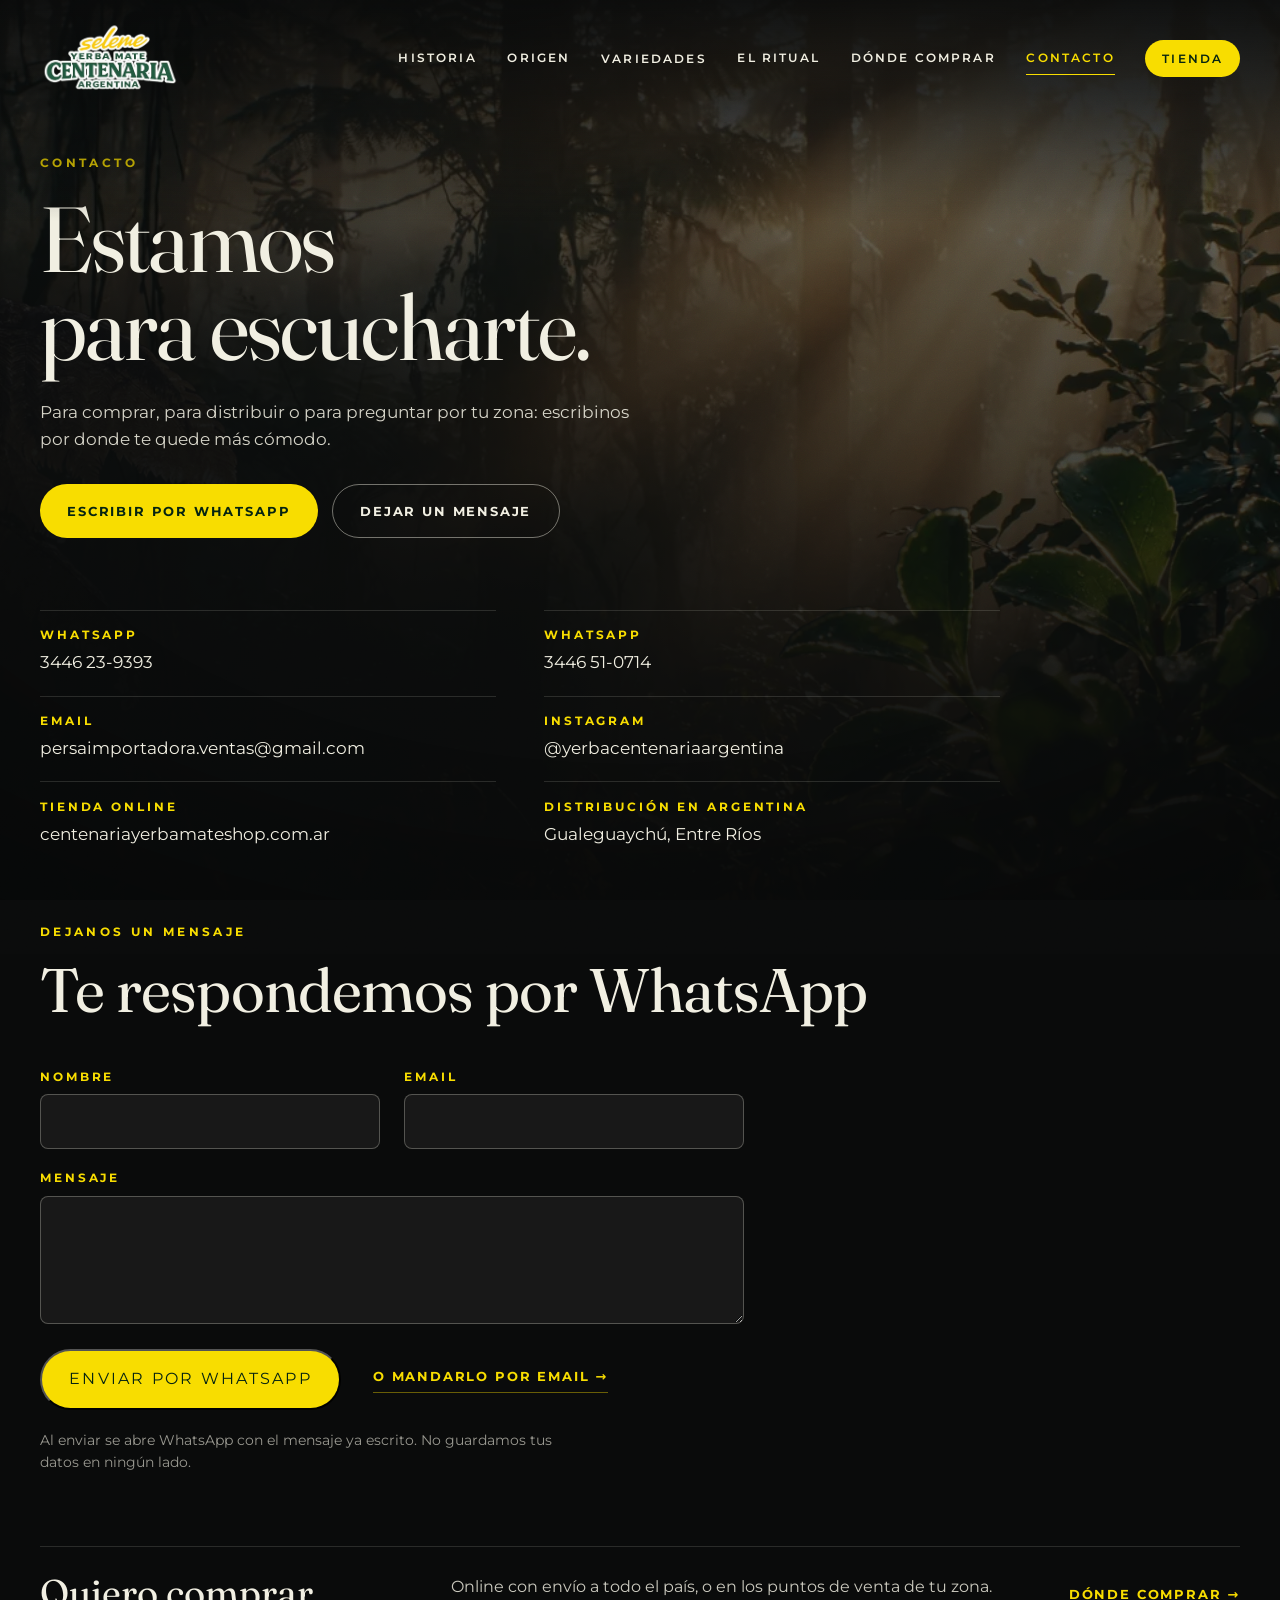
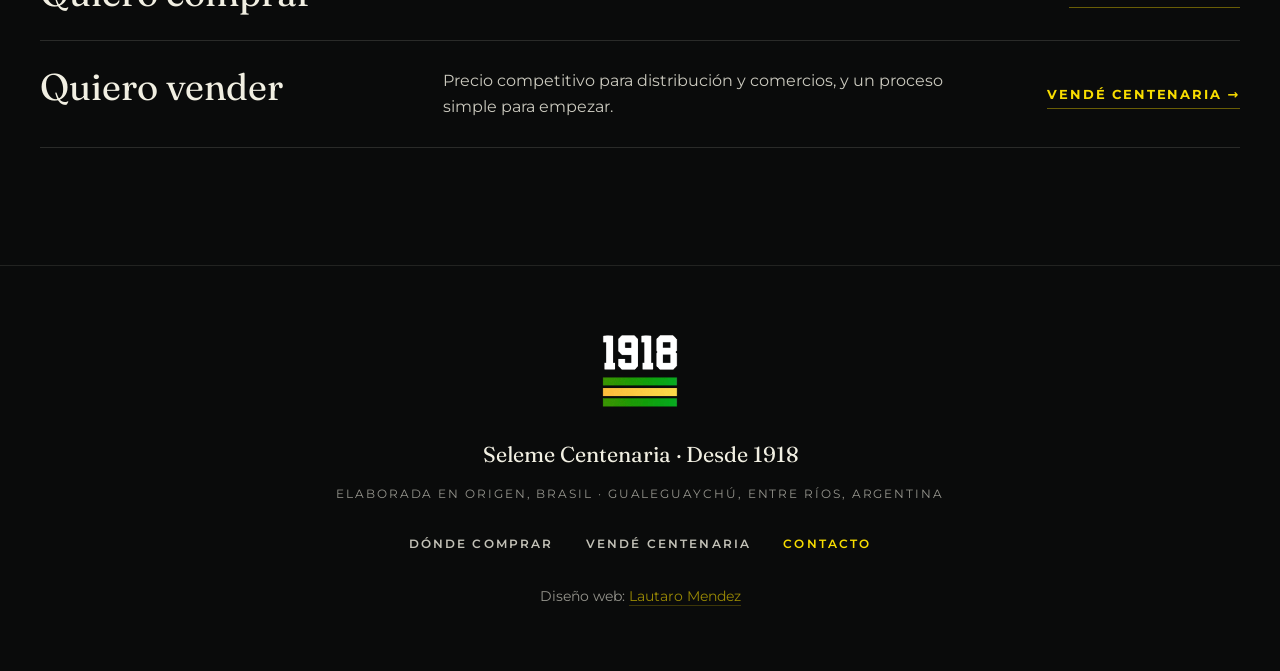
==== commit 2e783e55: "Submenu de Variedades en la cabecera y en el menu En la cabecera, Variedades despliega un panel con " ====
--- a/contacto/index.html
+++ b/contacto/index.html
@@ -53,7 +53,20 @@
   <nav class="cabecera__nav" aria-label="Principal">
     <a href="/#historia">Historia</a>
     <a href="/#origen">Origen</a>
-    <a href="/#variedades">Variedades</a>
+    <!-- Variedades lleva a la seccion de la home y ademas despliega las tres
+         variedades (23-sep): :hover y :focus-within, sin JS. El padding-top de
+         .cabecera__sub es el puente para que el mouse no "caiga" entre el item y
+         el panel. -->
+    <div class="cabecera__grupo">
+      <a href="/#variedades">Variedades</a>
+      <div class="cabecera__sub">
+        <div class="cabecera__panel">
+          <a href="/variedades/original/"><b>Original</b><span>Padr&oacute;n uruguayo &middot; la cl&aacute;sica</span></a>
+          <a href="/variedades/azul-con-palo/"><b>Azul &middot; Con Palo</b><span>Mistura de dos padrones</span></a>
+          <a href="/variedades/esencial/"><b>Esencial</b><span>Blend con car&aacute;cter</span></a>
+        </div>
+      </div>
+    </div>
     <a href="/#ritual">El ritual</a>
     <a href="/donde-comprar/">Dónde comprar</a>
     <a href="/contacto/" aria-current="page">Contacto</a>
@@ -71,6 +84,11 @@
     <a href="/#historia">Historia</a>
     <a href="/#origen">Origen</a>
     <a href="/#variedades">Variedades</a>
+    <div class="menu__sub">
+      <a href="/variedades/original/">Original</a>
+      <a href="/variedades/azul-con-palo/">Azul &middot; Con Palo</a>
+      <a href="/variedades/esencial/">Esencial</a>
+    </div>
     <a href="/#porque">Por qué elegirla</a>
     <a href="/#ritual">El ritual</a>
     <a href="/donde-comprar/">Dónde comprar</a>
--- a/css/estilo.css
+++ b/css/estilo.css
@@ -200,11 +200,38 @@
    aria-current="page" desde el 21-sep, pero no habia nada que lo mostrara. En la
    home lo pone main.js (dondeEstoy) como aria-current="true" mientras se scrollea,
    y aca se pintan los dos igual.
-   ⚠️ El subrayado NO es decoracion: .cabecera__tienda tambien es oro y no esta
-   activa nunca, asi que sin el filete el color solo no alcanzaria para decir
-   "estas aca" —ni para quien no distingue el oro del crema—. */
+   ⚠️ El subrayado NO es decoracion: es lo que dice "estas aca" tambien para
+   quien no distingue el oro del crema. */
 .cabecera__nav a[aria-current]{color:var(--oro);border-bottom-color:var(--oro)}
-.cabecera__tienda{color:var(--oro)}
+/* TIENDA, DESTACADA (pedido del cliente, 23-sep): es la unica salida comercial de
+   la barra y no puede leerse como un link mas: pildora de oro con tinta. Nunca
+   lleva aria-current (es externa), asi que el filete del activo no compite con
+   ella. ⚠️ La pildora ENSANCHA la nav: el corte de abajo se remidio despues de
+   ponerla (tools/cabecera.cjs), no se hereda del de ayer. */
+.cabecera__nav .cabecera__tienda{color:var(--tinta);background:var(--oro);
+  padding:.55rem 1.05rem;border-radius:var(--radio-chip);border-bottom:0;
+  transition:background .25s,transform .25s}
+.cabecera__nav .cabecera__tienda:hover{color:var(--tinta);background:#FFEA3D;transform:translateY(-1px)}
+/* --- SUBMENU DE VARIEDADES (23-sep, pedido de Lautaro): las tres variedades cuelgan
+   de «Variedades», que sigue llevando a la seccion de la home. Se abre con :hover y
+   con :focus-within (teclado), sin JS. Las herramientas que miden la nav
+   (cabecera.cjs, contraste-nav.cjs) saltean los enlaces de .cabecera__sub. --- */
+.cabecera__grupo{position:relative}
+.cabecera__sub{position:absolute;top:100%;left:50%;transform:translateX(-50%);padding-top:.7rem;
+  min-width:19rem;opacity:0;visibility:hidden;transition:opacity .2s ease,visibility 0s .2s}
+.cabecera__grupo:hover .cabecera__sub,.cabecera__grupo:focus-within .cabecera__sub{
+  opacity:1;visibility:visible;transition:opacity .2s ease}
+.cabecera__panel{padding:.5rem;background:rgba(10,11,11,.96);border:1px solid rgba(241,239,226,.14);
+  border-radius:12px;box-shadow:0 18px 40px rgba(0,0,0,.45)}
+.cabecera__nav .cabecera__panel a{display:block;padding:.6rem .8rem;border:0;border-radius:8px;
+  text-transform:none;letter-spacing:0;font-weight:400;transition:background .2s}
+.cabecera__nav .cabecera__panel a b{display:block;font-family:Fraunces,Georgia,serif;font-weight:400;
+  font-size:1.15rem;line-height:1.1;color:var(--crema);transition:color .2s}
+.cabecera__nav .cabecera__panel a span{display:block;margin-top:.2rem;font-size:.68rem;font-weight:700;
+  letter-spacing:.16em;text-transform:uppercase;color:var(--oro);opacity:.85}
+.cabecera__nav .cabecera__panel a:hover,.cabecera__nav .cabecera__panel a:focus-visible{background:rgba(241,239,226,.07)}
+.cabecera__nav .cabecera__panel a:hover b,.cabecera__nav .cabecera__panel a[aria-current] b{color:var(--oro)}
+@media (prefers-reduced-motion:reduce){.cabecera__sub{transition:none}}
 /* En movil el menu de pantalla completa reemplaza a la nav entera: en la
    cabecera quedan solo la marca y la hamburguesa. Tienda vive dentro del menu. */
 /* ⚠️ 990, no 760 (22-sep), y el numero NO se elige a ojo: sale de medirlo.
@@ -213,12 +240,15 @@
    dos y la cabecera se veia rota. Era un bug que ya estaba. Con Contacto son 7 y
    entran recien desde 972, asi que el corte va en 990 y abajo manda el menu de
    pantalla completa, que los tiene todos y con lugar de sobra.
+   ⚠️ 23-sep: con Tienda como pildora los 7 entran recien desde 1014, asi que el
+   corte sube a 1040 (un iPad apaisado, 1024, pasa al menu de pantalla completa;
+   la alternativa era una pildora mas apretada, y no vale la pena).
    Si alguna vez hace falta bajar este corte, lo que lo mueve son las ETIQUETAS,
    no el CSS: medido, «Comprar» en vez de «Dónde comprar» lo baja a 889, y sumando
    «Ritual» en vez de «El ritual» entra hasta en 700. No se acortaron porque
    «Dónde comprar» es el nombre de la pagina y la etiqueta aprobada.
    Se remide con tools/cabecera.cjs ANTES de tocar cualquier item de la nav. */
-@media (max-width:989px){.cabecera__nav{display:none}}
+@media (max-width:1039px){.cabecera__nav{display:none}}
 
 /* --- hamburguesa (solo movil) --- */
 .cabecera__menu{display:none;flex-direction:column;justify-content:center;align-items:center;
@@ -227,7 +257,7 @@
 .cabecera__menu span{display:block;width:24px;height:2px;border-radius:2px;
   background:var(--crema);transition:background .25s}
 .cabecera__menu:hover span{background:var(--oro)}
-@media (max-width:989px){.cabecera__menu{display:flex}}
+@media (max-width:1039px){.cabecera__menu{display:flex}}
 
 /* ============================== MENU MOVIL ==============================
    Pantalla completa y con fondo propio (no un velo): mientras se elige a donde
@@ -244,7 +274,7 @@
   padding:clamp(.9rem,2vh,1.5rem) var(--gotera) max(2rem,env(safe-area-inset-bottom));
   opacity:0;visibility:hidden;transition:opacity .3s ease,visibility 0s .3s}
 html.menu-abierto .menu{opacity:1;visibility:visible;transition:opacity .3s ease}
-@media (min-width:990px){.menu{display:none}}
+@media (min-width:1040px){.menu{display:none}}
 .menu__cerrar{position:absolute;top:clamp(.9rem,2vh,1.5rem);right:calc(var(--gotera) - 10px);
   width:44px;height:44px;padding:0;background:none;border:0;cursor:pointer}
 .menu__cerrar::before,.menu__cerrar::after{content:'';position:absolute;left:50%;top:50%;
@@ -256,10 +286,13 @@
   text-transform:uppercase;color:var(--oro)}
 /* los minimos bajaron con los 9 items (antes 1.7rem y .9rem): con los viejos, a
    568 px de alto se iba 86 px por abajo. Siguen arriba del area de toque de 44 px. */
+/* 23-sep: el submenu de Variedades suma un renglon; para que siga entrando en
+   320x568 el gap baja de 2.2vh a 2vh y los items de 4.8vh a 4.4vh (en telefonos
+   altos los dos topes de arriba mandan igual y no se nota). */
 .menu__nav{flex:1;display:flex;flex-direction:column;justify-content:center;
-  gap:clamp(.62rem,2.2vh,1.5rem)}
+  gap:clamp(.62rem,2vh,1.5rem)}
 .menu__nav a{text-decoration:none;font-family:Fraunces,Georgia,serif;font-weight:400;
-  font-size:clamp(1.42rem,4.8vh,2.4rem);line-height:1.05;color:var(--crema);
+  font-size:clamp(1.42rem,4.4vh,2.4rem);line-height:1.05;color:var(--crema);
   white-space:nowrap;
   opacity:0;transform:translateY(12px);transition:opacity .35s ease,transform .35s ease,color .25s}
 .menu__nav a:hover,.menu__nav a:active{color:var(--oro)}
@@ -269,7 +302,21 @@
    .menu__tienda, que tambien es oro. */
 .menu__nav a[aria-current]{color:var(--oro);text-decoration:underline;
   text-decoration-thickness:1px;text-underline-offset:.18em}
-.menu__nav .menu__tienda{color:var(--oro)}
+/* Tienda tambien va como pildora en el menu (misma razon que en la cabecera).
+   Es mas baja que un item en Fraunces, asi que no le suma alto al menu: sigue
+   entrando en 320x568 (se remide con el script de alturas). */
+.menu__nav .menu__tienda{align-self:center;padding:.62rem 1.5rem;
+  font-family:Montserrat,system-ui,sans-serif;font-size:var(--etiqueta);font-weight:700;
+  letter-spacing:.22em;text-transform:uppercase;line-height:1;color:var(--tinta);
+  background:var(--oro);border-radius:var(--radio-chip)}
+.menu__nav .menu__tienda:hover,.menu__nav .menu__tienda:active{color:var(--tinta);background:#FFEA3D}
+/* el submenu de Variedades en el menu: un renglon chico con las tres, debajo del
+   item. Suma ~1.4rem al alto del menu: sigue entrando en 320x568 (medido). */
+.menu__sub{display:flex;flex-wrap:wrap;justify-content:center;gap:.3rem .95rem;margin:-.3rem 0 0}
+.menu__nav .menu__sub a{font-family:Montserrat,system-ui,sans-serif;font-size:.72rem;font-weight:700;
+  letter-spacing:.2em;text-transform:uppercase;line-height:1.3}
+html.menu-abierto .menu__nav .menu__sub a{opacity:.82}
+html.menu-abierto .menu__nav .menu__sub a[aria-current],html.menu-abierto .menu__nav .menu__sub a:hover{opacity:1}
 html.menu-abierto .menu__nav a{opacity:1;transform:none}
 html.menu-abierto .menu__nav a:nth-child(2){transition-delay:.04s}
 html.menu-abierto .menu__nav a:nth-child(3){transition-delay:.08s}
@@ -279,6 +326,8 @@
 html.menu-abierto .menu__nav a:nth-child(7){transition-delay:.24s}
 html.menu-abierto .menu__nav a:nth-child(8){transition-delay:.28s}
 html.menu-abierto .menu__nav a:nth-child(9){transition-delay:.32s}
+html.menu-abierto .menu__nav a:nth-child(10){transition-delay:.36s}   /* Tienda: .menu__sub corre uno los demas */
+html.menu-abierto .menu__nav .menu__sub a{transition-delay:.12s}
 .menu__contacto{position:relative;display:flex;flex-direction:column;gap:.55rem;
   padding-top:1.4rem}
 .menu__contacto::before{content:'';position:absolute;top:0;left:50%;width:3rem;height:1px;
@@ -355,8 +404,8 @@
    (main.js). Solo existen con el motor andando y con scroll animado
    (html.con-pasajes): sin JS o sin WebGL serian agujeros en blanco. */
 .pasaje{height:0}
-.con-pasajes .pasaje{height:130vh}
-@media (max-width:900px){.con-pasajes .pasaje{height:120vh}}
+.con-pasajes .pasaje{height:95vh}
+@media (max-width:900px){.con-pasajes .pasaje{height:90vh}}
 
 .cap{position:relative;max-width:var(--ancho);margin:0 auto;
   padding:var(--seccion) var(--gotera)}
@@ -413,28 +462,67 @@
 .cap__credito{margin:clamp(2rem,5vh,3rem) 0 0;font-size:.75rem;line-height:1.4;
   letter-spacing:.04em;color:var(--crema);opacity:.62;max-width:26rem}
 
-/* --- la cadena de causas: causa -> efecto -> lo que sentis --- */
-.cadena{margin:clamp(3rem,8vh,6rem) 0 0}
-.cadena__titulo{margin:0 0 1.6rem;font-size:var(--etiqueta);font-weight:700;
+/* --- ORIGEN EN UNA PANTALLA (23-sep) ---
+   El capitulo mide el alto de la ventana en escritorio: arriba el titulo y la
+   entrada lado a lado (en vez de apilados), abajo las seis razones en 3x2.
+   El titulo baja un escalon respecto de los otros capitulos y la cabeza se
+   ensancha para que entre en dos lineas, no en cuatro. */
+.cap--origen{min-height:100svh;box-sizing:border-box;display:flex;flex-direction:column;
+  justify-content:center;padding-top:clamp(5.5rem,13vh,8rem);padding-bottom:clamp(3rem,7vh,5rem)}
+.origen__arriba{display:grid;grid-template-columns:minmax(0,1.15fr) minmax(0,1fr);
+  gap:1.5rem clamp(2rem,5vw,5rem);align-items:end}
+.cap--origen .cap__cabeza{max-width:none}
+.cap--origen .cap__titulo{font-size:clamp(2rem,4.2vw,3.9rem)}
+.cap--origen .cap__cuerpo{margin:0 0 .35rem;max-width:34rem;justify-self:end}
+@media (max-width:900px){
+  .cap--origen{min-height:0}
+  .origen__arriba{grid-template-columns:1fr}
+  .cap--origen .cap__cuerpo{justify-self:start}
+}
+
+/* --- las seis razones: icono + titulo + una linea.
+   Antes era la "cadena de causas", una tabla de tres columnas (causa, efecto,
+   lo que sentis) con 18 celdas de texto. Mismo contenido, mismas palabras,
+   la mitad de la lectura. */
+.razones{margin:clamp(2.2rem,5vh,3.5rem) 0 0}
+.razones__titulo{margin:0 0 clamp(1rem,2.4vh,1.6rem);font-size:var(--etiqueta);font-weight:700;
   letter-spacing:.28em;text-transform:uppercase;color:var(--oro)}
-.cadena__lista{list-style:none;margin:0;padding:0}
-.cadena__lista li{display:grid;gap:.35rem 2rem;align-items:baseline;
-  grid-template-columns:minmax(0,1.1fr) minmax(0,1fr) minmax(0,1fr);
-  padding:1.15rem 0;border-top:1px solid rgba(241,239,226,.14)}
-.cadena__lista li:last-child{border-bottom:1px solid rgba(241,239,226,.14)}
-.cadena__causa{font-weight:600;color:var(--crema)}
-.cadena__efecto{color:var(--crema);opacity:.72}
-.cadena__sentis{font-family:Fraunces,Georgia,serif;font-size:1.0625rem;color:var(--oro)}
-@media (max-width:820px){
-  .cadena__lista li{grid-template-columns:1fr;gap:.25rem}
-  .cadena__efecto::before{content:"\2192 \00a0"}
-}
+.razones__lista{list-style:none;margin:0;padding:0;display:grid;
+  grid-template-columns:repeat(3,minmax(0,1fr));gap:clamp(1.4rem,3.2vh,2.4rem) clamp(1.5rem,3vw,3rem)}
+.razon{display:flex;flex-direction:column;align-items:flex-start;gap:.55rem}
+.razon__icono{display:block;width:44px;height:44px;color:var(--oro);overflow:visible}
+.razon__titulo{margin:.2rem 0 0;font-family:Fraunces,Georgia,serif;font-weight:400;
+  font-size:clamp(1.1rem,1.4vw,1.35rem);line-height:1.15;color:var(--crema)}
+.razon__texto{margin:0;font-size:.9375rem;line-height:1.45;color:var(--crema);opacity:.78}
+@media (max-width:900px){.razones__lista{grid-template-columns:repeat(2,minmax(0,1fr))}}
+@media (max-width:560px){.razones__lista{grid-template-columns:1fr;gap:1.4rem}}
+/* Movimiento minimo y continuo en tres iconos: la hoja se mece, los rayos
+   respiran, el sol recorre el dia por su arco (offset-path; sin soporte queda
+   en lo alto del arco). El sello gira su anillo punteado como un matasellos.
+   Todo se apaga con prefers-reduced-motion. */
+.icono-dia .sol{transform:translate(24px,22px)}
+@media (prefers-reduced-motion:no-preference){
+  .icono-hoja .hoja{transform-origin:10px 38px;animation:iconoHoja 5s ease-in-out infinite alternate}
+  .icono-sol .rayos{animation:iconoRayos 3.2s ease-in-out infinite alternate}
+  .icono-sello .anillo{transform-origin:24px 24px;animation:iconoSello 70s linear infinite}
+  .icono-envase .sello{transform-origin:24px 30px;animation:iconoEnvase 4.5s ease-in-out infinite}
+  @supports (offset-path:path('M0 0h1')){
+    .icono-dia .sol{transform:none;offset-path:path('M10 36a14 14 0 0 1 28 0');offset-rotate:0deg;
+      offset-distance:50%;animation:iconoDia 16s ease-in-out infinite alternate}
+  }
+}
+@keyframes iconoHoja{from{transform:rotate(-3deg)}to{transform:rotate(3deg)}}
+@keyframes iconoRayos{from{opacity:.45}to{opacity:1}}
+@keyframes iconoSello{to{transform:rotate(360deg)}}
+@keyframes iconoEnvase{0%,72%,100%{transform:scale(1)}84%{transform:scale(1.12)}}
+@keyframes iconoDia{from{offset-distance:12%}to{offset-distance:88%}}
 
 /* ============================== VARIEDADES ==============================
-   Antes era "el claro": un velo de papel claro sobre el yerbal, con degradados de
-   entrada y salida. Cortaba la pelicula al medio y desentonaba con el resto — ahora
-   sigue la misma noche que los demas capitulos y la luz la ponen los envases desde
-   sus tarjetas blancas, que siguen siendo opacas. */
+   Antes era "el claro": un velo de papel claro sobre el yerbal. Despues, los tres
+   envases recortados con alfa parados sobre la escena WebGL (2-sep). Desde el
+   23-sep son tres TARJETAS con marco redondeado, cada una con su propia escena
+   generada con el envase adentro (tools/variedades.cjs), y cada tarjeta es un
+   enlace a la pagina de esa variedad. El capitulo sigue sobre la misma noche. */
 .claro{position:relative;color:var(--crema);padding:calc(var(--seccion) + 3rem) 0}
 .claro__caja{max-width:var(--ancho);margin:0 auto;padding:0 var(--gotera)}
 .claro__titulo{margin:1.4rem 0 0;font-family:Fraunces,Georgia,serif;font-weight:400;
@@ -443,37 +531,38 @@
   font-size:var(--body-lg);color:var(--crema);opacity:.85}
 .claro__accion{margin:clamp(3rem,7vh,5rem) 0 0}
 
-/* --- fichas de variedad --- */
-.fichas{list-style:none;margin:clamp(3rem,7vh,5rem) 0 0;padding:0;
-  display:grid;gap:clamp(1.2rem,2.4vw,2rem);grid-template-columns:repeat(3,1fr)}
-@media (max-width:900px){.fichas{grid-template-columns:1fr;max-width:32rem;margin-inline:auto}}
-/* SIN TARJETA BLANCA. Los tres envases se paran DENTRO del mundo, sobre la
-   escena del yerbal, en vez de flotar en tres rectangulos blancos que cortaban
-   la pelicula al medio. Lo que los apoya no es una caja: es su sombra de
-   contacto. Y siguen siendo la FOTO REAL recortada con alfa — el envase no se
-   genera nunca, la IA le reescribe el microtexto de la etiqueta. */
-.ficha{display:flex;flex-direction:column}
-
-/* La peana da el piso comun: los tres envases apoyan en la MISMA linea aunque
-   midan distinto, y la elipse de abajo es lo que los pega al suelo. */
-.ficha__peana{position:relative;display:flex;align-items:flex-end;justify-content:center;
-  height:clamp(250px,28vw,360px);margin-bottom:clamp(1.4rem,3vh,2.2rem)}
-.ficha__peana::after{content:'';position:absolute;left:50%;bottom:-2px;
-  width:72%;height:26px;transform:translateX(-50%);border-radius:50%;
-  background:radial-gradient(ellipse at center,rgba(0,0,0,.62),rgba(0,0,0,0) 70%);
-  filter:blur(3px);pointer-events:none}
-/* El contraluz de la escena viene de arriba a la derecha: el filo calido sigue
-   la silueta del alfa (drop-shadow respeta el recorte, box-shadow no). */
-.ficha__foto{max-width:100%;height:100%;width:auto;object-fit:contain;
-  filter:drop-shadow(-3px -5px 10px rgba(255,196,92,.30))
-         drop-shadow(6px 14px 22px rgba(0,0,0,.55))}
-
-.ficha__cuerpo{display:flex;flex-direction:column;flex:1}
-.ficha__nombre{margin:0;font-family:Fraunces,Georgia,serif;font-weight:400;
-  font-size:var(--display-3);line-height:1.05;color:var(--crema)}
-.ficha__sub{margin:.4rem 0 0;font-size:var(--etiqueta);font-weight:700;
+/* --- tarjetas de variedad: imagen a sangre, nombre abajo a la izquierda, flecha
+   abajo a la derecha. Toda la tarjeta es el enlace. El degradado del pie es lo
+   que sostiene el nombre sobre la escena (se mide con tools/contraste.cjs). --- */
+.tarjetas{list-style:none;margin:clamp(2.5rem,6vh,4rem) 0 0;padding:0;
+  display:grid;gap:clamp(1rem,2vw,1.6rem);grid-template-columns:repeat(3,minmax(0,1fr))}
+@media (max-width:900px){.tarjetas{grid-template-columns:1fr;max-width:30rem;margin-inline:auto}}
+.tarjeta__enlace{position:relative;display:block;aspect-ratio:1;border-radius:20px;overflow:hidden;
+  background:#141414;color:var(--crema);text-decoration:none;isolation:isolate;
+  outline-offset:4px}
+.tarjeta__foto{position:absolute;inset:0;width:100%;height:100%;object-fit:cover;
+  transition:transform .8s cubic-bezier(.2,.7,.2,1)}
+.tarjeta__enlace:hover .tarjeta__foto,.tarjeta__enlace:focus-visible .tarjeta__foto{transform:scale(1.045)}
+/* El pie arranca 4rem por encima del texto y el degradado es denso hasta un
+   tercio: el nombre cae justo donde termina el envase (amarillo, blanco) y con
+   un velo tibio daba 2,5:1. Medido: con este, AA sobre los tres. */
+.tarjeta__pie{position:absolute;inset:auto 0 0;display:flex;align-items:flex-end;
+  justify-content:space-between;gap:1rem;padding:4rem clamp(1.1rem,2.4vw,1.6rem) clamp(1.1rem,2.4vw,1.6rem);
+  background:linear-gradient(to top,rgba(10,11,11,.95) 0,rgba(10,11,11,.86) 34%,rgba(10,11,11,.5) 66%,rgba(10,11,11,0) 100%)}
+.tarjeta__texto{display:block;min-width:0}
+.tarjeta__nombre{margin:0;font-family:Fraunces,Georgia,serif;font-weight:400;
+  font-size:clamp(1.6rem,2.4vw,2.2rem);line-height:1.02;color:var(--crema)}
+.tarjeta__sub{display:block;margin:.45rem 0 0;font-size:var(--etiqueta);font-weight:700;
   letter-spacing:.2em;text-transform:uppercase;color:var(--oro)}
-.ficha__texto{margin:1rem 0 1.5rem;color:var(--crema);opacity:.84}
+.tarjeta__flecha{flex:none;display:grid;place-items:center;width:42px;height:42px;
+  border:1px solid rgba(241,239,226,.4);border-radius:50%;color:var(--crema);
+  transition:background .3s,border-color .3s,color .3s,transform .3s}
+.tarjeta__flecha svg{width:18px;height:18px;fill:none;stroke:currentColor;stroke-width:1.7;
+  stroke-linecap:round;stroke-linejoin:round}
+.tarjeta__enlace:hover .tarjeta__flecha,.tarjeta__enlace:focus-visible .tarjeta__flecha{
+  background:var(--oro);border-color:var(--oro);color:var(--tinta);transform:translate(2px,-2px)}
+@media (prefers-reduced-motion:reduce){.tarjeta__foto,.tarjeta__flecha{transition:none}}
+
 .chips{list-style:none;display:flex;flex-wrap:wrap;gap:.5rem;margin:auto 0 0;padding:0}
 .chips li{border:1px solid rgba(241,239,226,.28);border-radius:var(--radio-chip);
   padding:.35rem .85rem;font-size:.75rem;font-weight:600;letter-spacing:.08em;
@@ -663,6 +752,48 @@
 .pagina .contacto__lista{margin-top:0}
 .pagina .salidas,.pagina .tramite{margin-top:clamp(2rem,5vh,3rem)}
 .oculto{display:none!important}
+
+/* --- /variedades/<slug>/: la variedad en su propia escena (23-sep) ---
+   La escena generada (tools/variedades.cjs) es el fondo FIJO de la primera
+   pantalla, con el envase a la derecha y el texto a la izquierda sobre un velo
+   lateral. En celular la misma <picture> deja de ser fija y pasa a ser una
+   figura 4:5 en el flujo, debajo del titulo: el envase no queda detras del texto
+   ni recortado. Lo que sigue (las otras dos, el pie) va sobre fondo solido: la
+   escena existe una sola pantalla, como el mundo en las otras paginas. */
+.variedad__escena{position:fixed;inset:0;z-index:0;display:block;overflow:hidden;background:var(--fondo)}
+.variedad__escena img{display:block;width:100%;height:100%;object-fit:cover;object-position:64% 50%}
+.variedad__escena::after{content:'';position:absolute;inset:0;pointer-events:none;
+  background:
+    linear-gradient(to right,rgba(10,11,11,.94) 0,rgba(10,11,11,.8) 28%,rgba(10,11,11,.3) 50%,rgba(10,11,11,0) 66%),
+    linear-gradient(to top,rgba(10,11,11,.9) 0,rgba(10,11,11,.35) 22%,rgba(10,11,11,0) 45%)}
+.variedad__hero{position:relative;z-index:3;min-height:100svh;box-sizing:border-box;
+  display:flex;flex-direction:column;justify-content:center;max-width:var(--ancho);margin:0 auto;
+  padding:clamp(7rem,16vh,10rem) var(--gotera) clamp(3rem,8vh,5rem)}
+/* position+z-index: la <picture> fija es un hijo posicionado del hero y sin esto
+   se pinta ENCIMA de los bloques de texto no posicionados (el titulo y los
+   botones desaparecian; la bajada se veia solo porque su opacity<1 la
+   posicionaba de rebote). */
+.variedad__texto{position:relative;z-index:1;max-width:34rem}
+.variedad__sub{margin:1rem 0 0;font-size:var(--etiqueta);font-weight:700;letter-spacing:.24em;
+  text-transform:uppercase;color:var(--oro)}
+.variedad__texto .pagina__bajada{margin-top:clamp(1.2rem,2.6vh,1.8rem)}
+.variedad__texto .chips{margin-top:clamp(1.2rem,2.6vh,1.8rem)}
+.variedad__perfil{margin:clamp(1.2rem,2.6vh,1.8rem) 0 0;font-size:.9375rem;color:var(--crema);opacity:.88}
+.variedad__perfil b{font-weight:700;font-size:var(--etiqueta);letter-spacing:.2em;text-transform:uppercase;
+  color:var(--oro);margin-right:.6rem}
+.variedad__resto{position:relative;z-index:3;background:var(--fondo)}
+.variedad__caja{max-width:var(--ancho);margin:0 auto;padding:clamp(3.5rem,8vh,6rem) var(--gotera)}
+.variedad__resto .tarjetas{grid-template-columns:repeat(2,minmax(0,1fr));max-width:56rem;
+  margin-top:clamp(1.6rem,4vh,2.6rem)}
+.variedad__volver{margin:clamp(1.6rem,4vh,2.4rem) 0 0}
+@media (max-width:900px){
+  .variedad__escena{position:relative;inset:auto;z-index:auto;aspect-ratio:4/5;max-height:70svh;
+    border-radius:16px;margin:clamp(1.6rem,4vh,2.4rem) 0 0}
+  .variedad__escena img{object-position:50% 50%}
+  .variedad__escena::after{background:linear-gradient(to top,rgba(10,11,11,.5),rgba(10,11,11,0) 40%)}
+  .variedad__hero{min-height:0;padding-top:clamp(6rem,14vh,8rem)}
+  .variedad__resto .tarjetas{grid-template-columns:1fr;max-width:30rem;margin-inline:auto}
+}
 
 /* --- el buscador de puntos de venta (/donde-comprar/, js/buscador.js) --- */
 .buscador{margin:clamp(2.5rem,6vh,4rem) 0 0;max-width:44rem}
